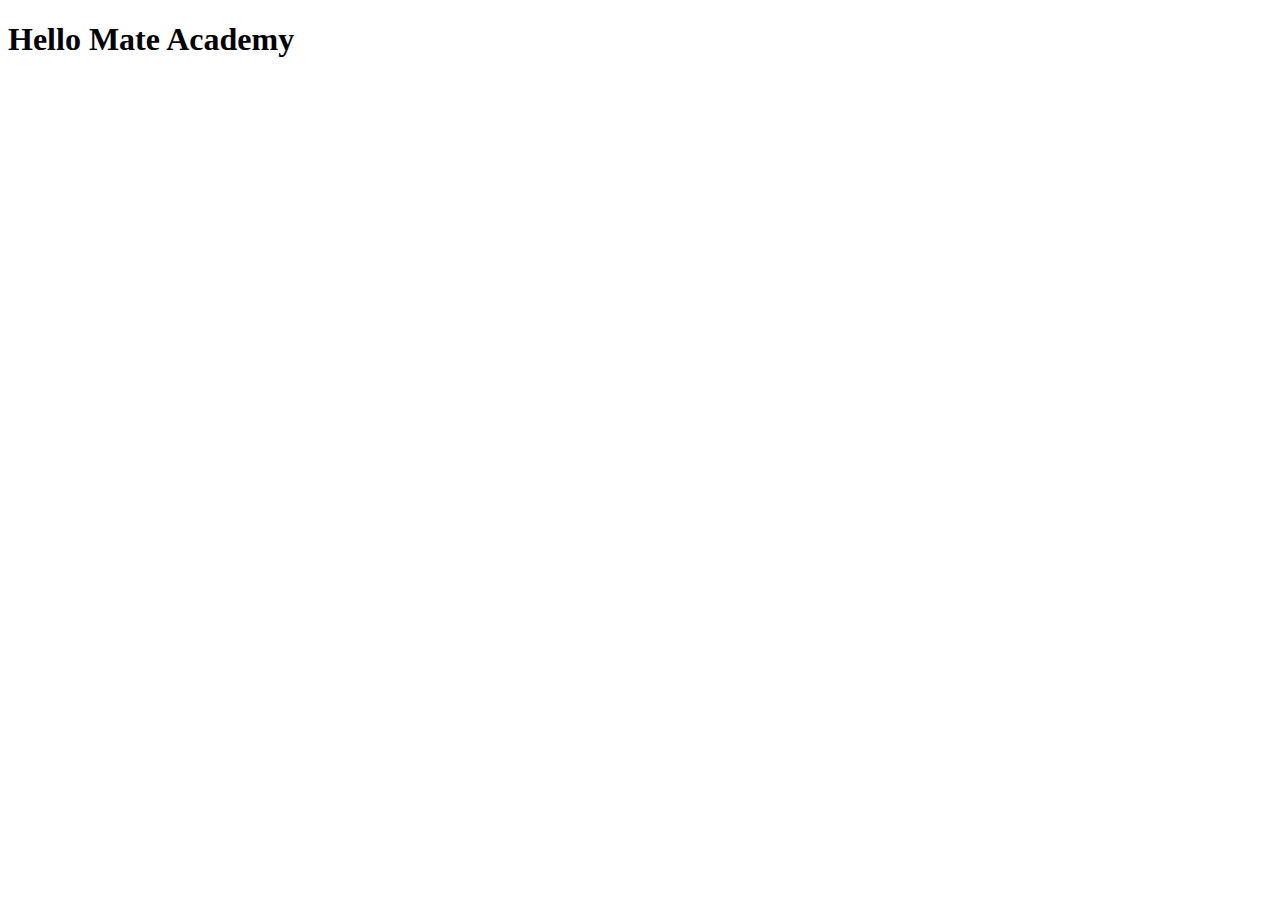
==== src/index.html @ 22a7992b "Initial commit" ====
<!DOCTYPE html>
<html lang="en">
  <head>
    <meta charset="UTF-8">
    <meta name="viewport" content="width=device-width, initial-scale=1.0">
    <title>Title</title>
    <link rel="stylesheet" href="./styles/main.scss">
  </head>
  <body>
    <h1>Hello Mate Academy</h1>
    <script type="text/javascript" src="scripts/main.js"></script>
  </body>
</html>
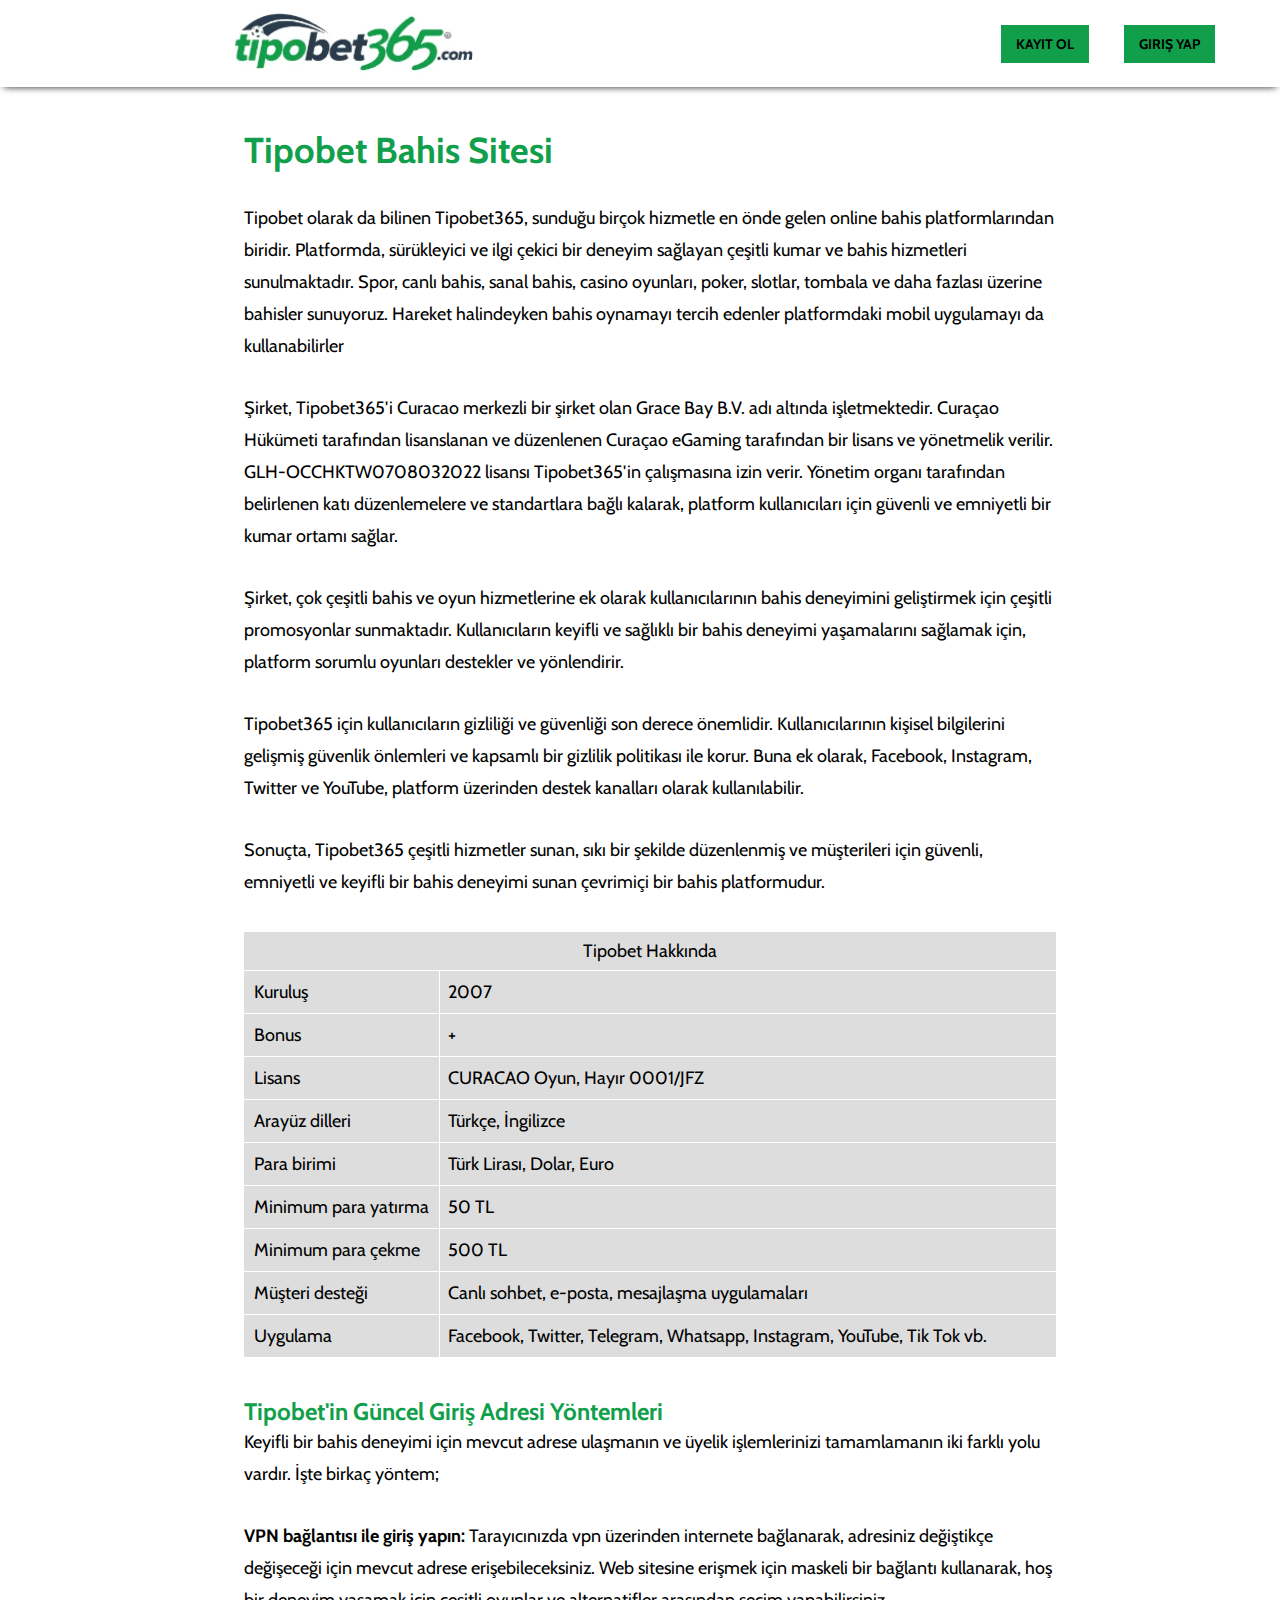
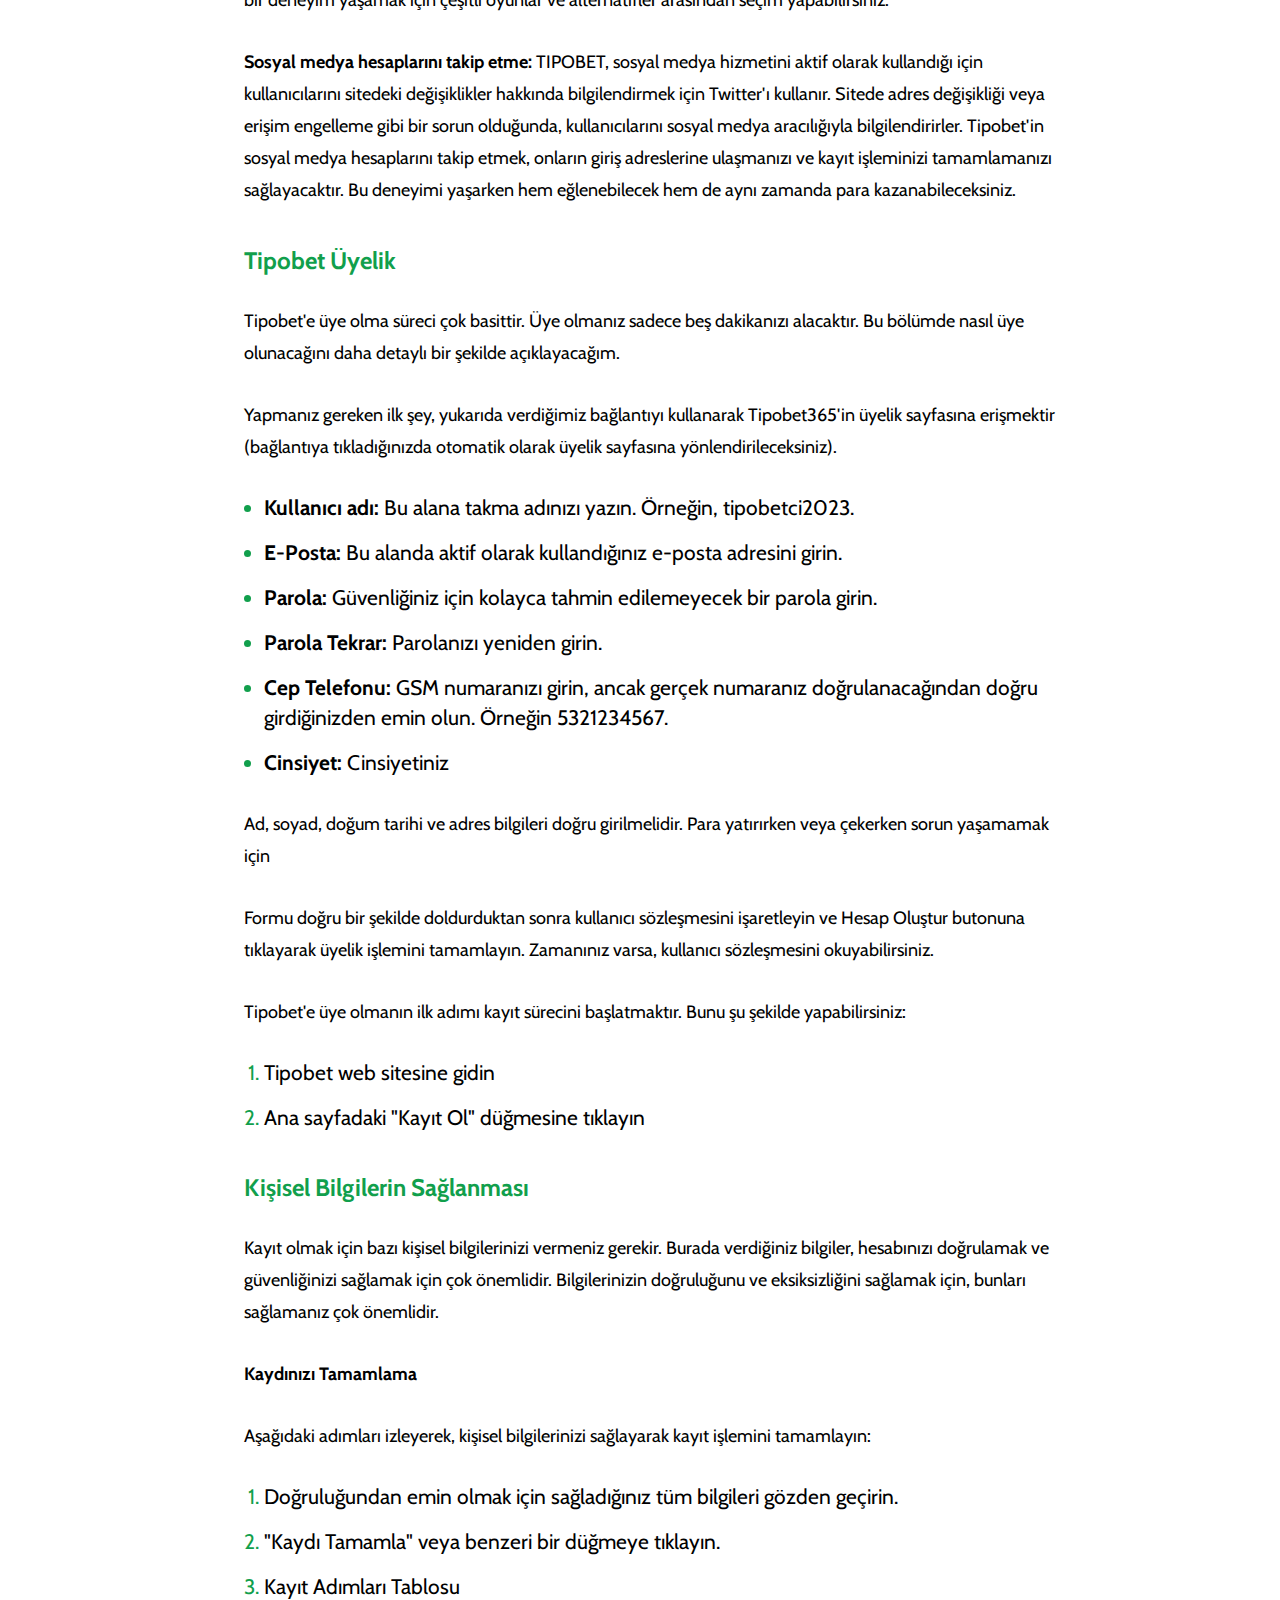
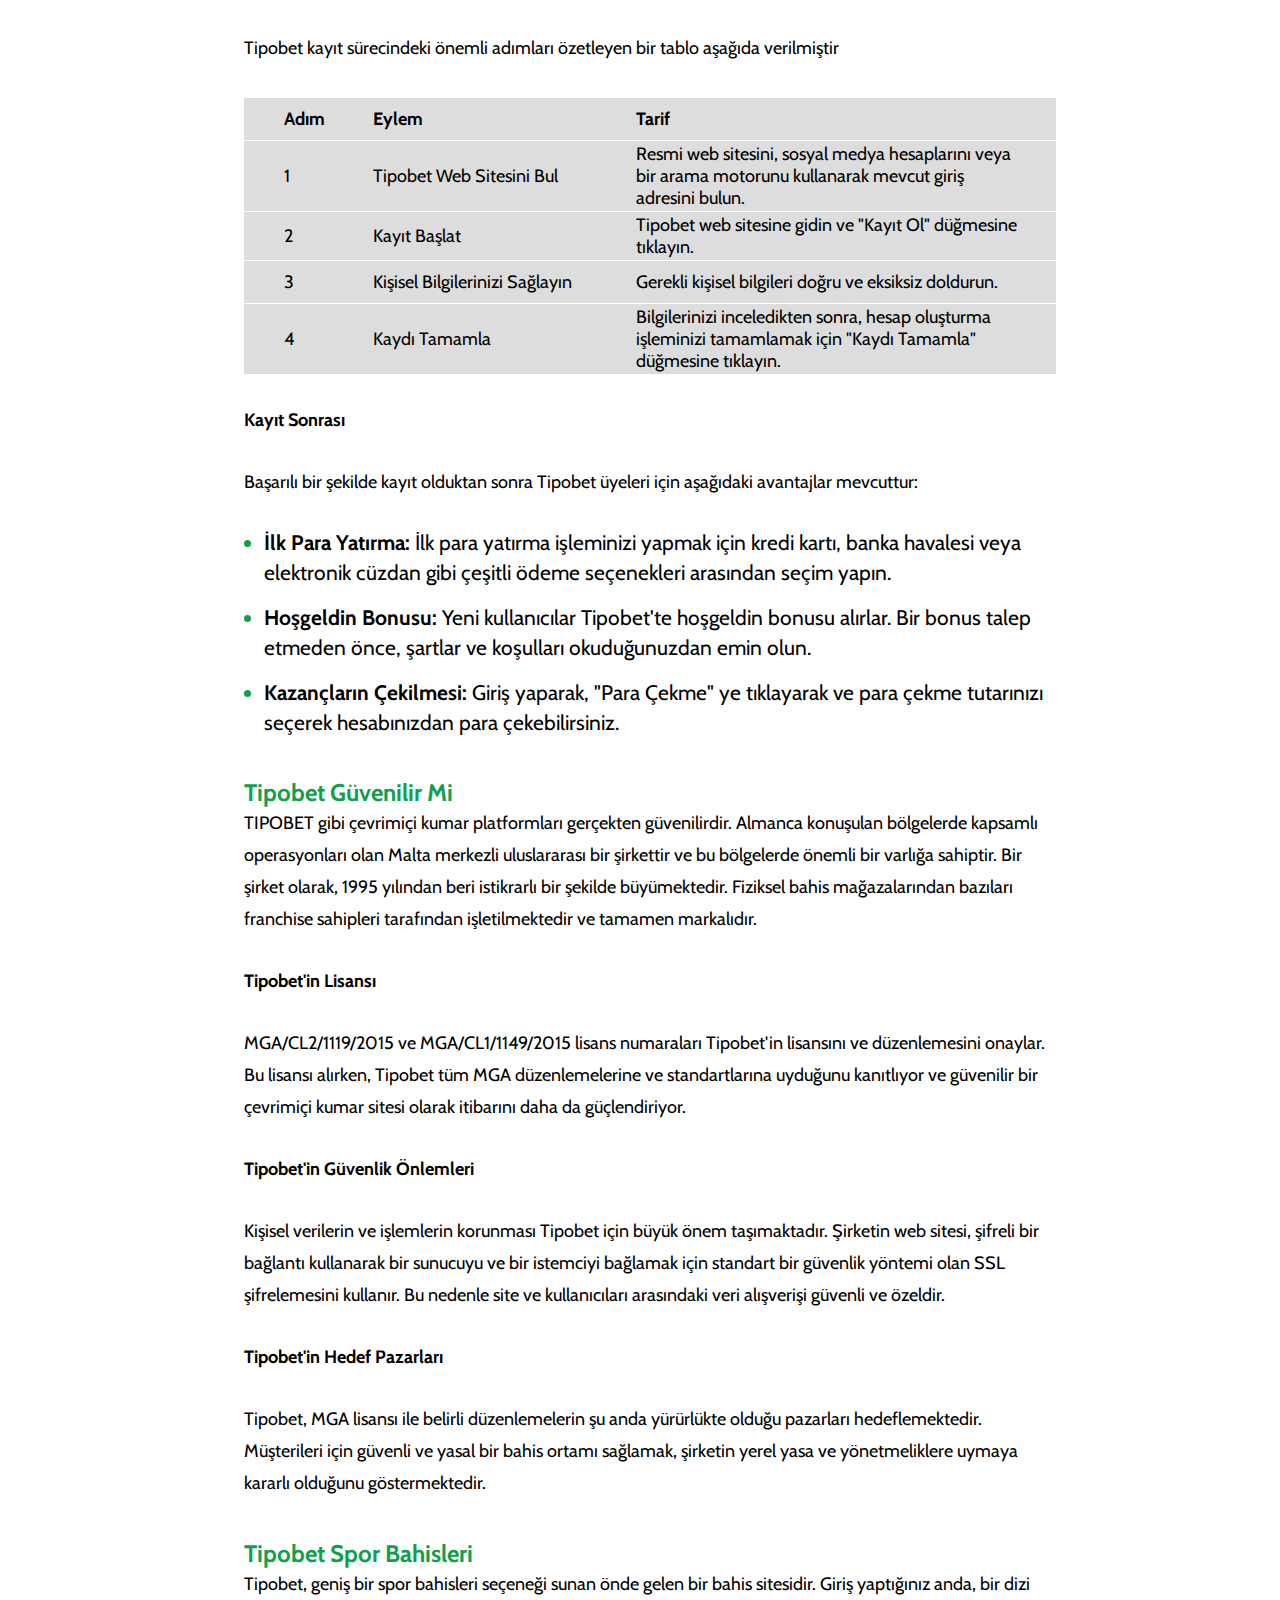
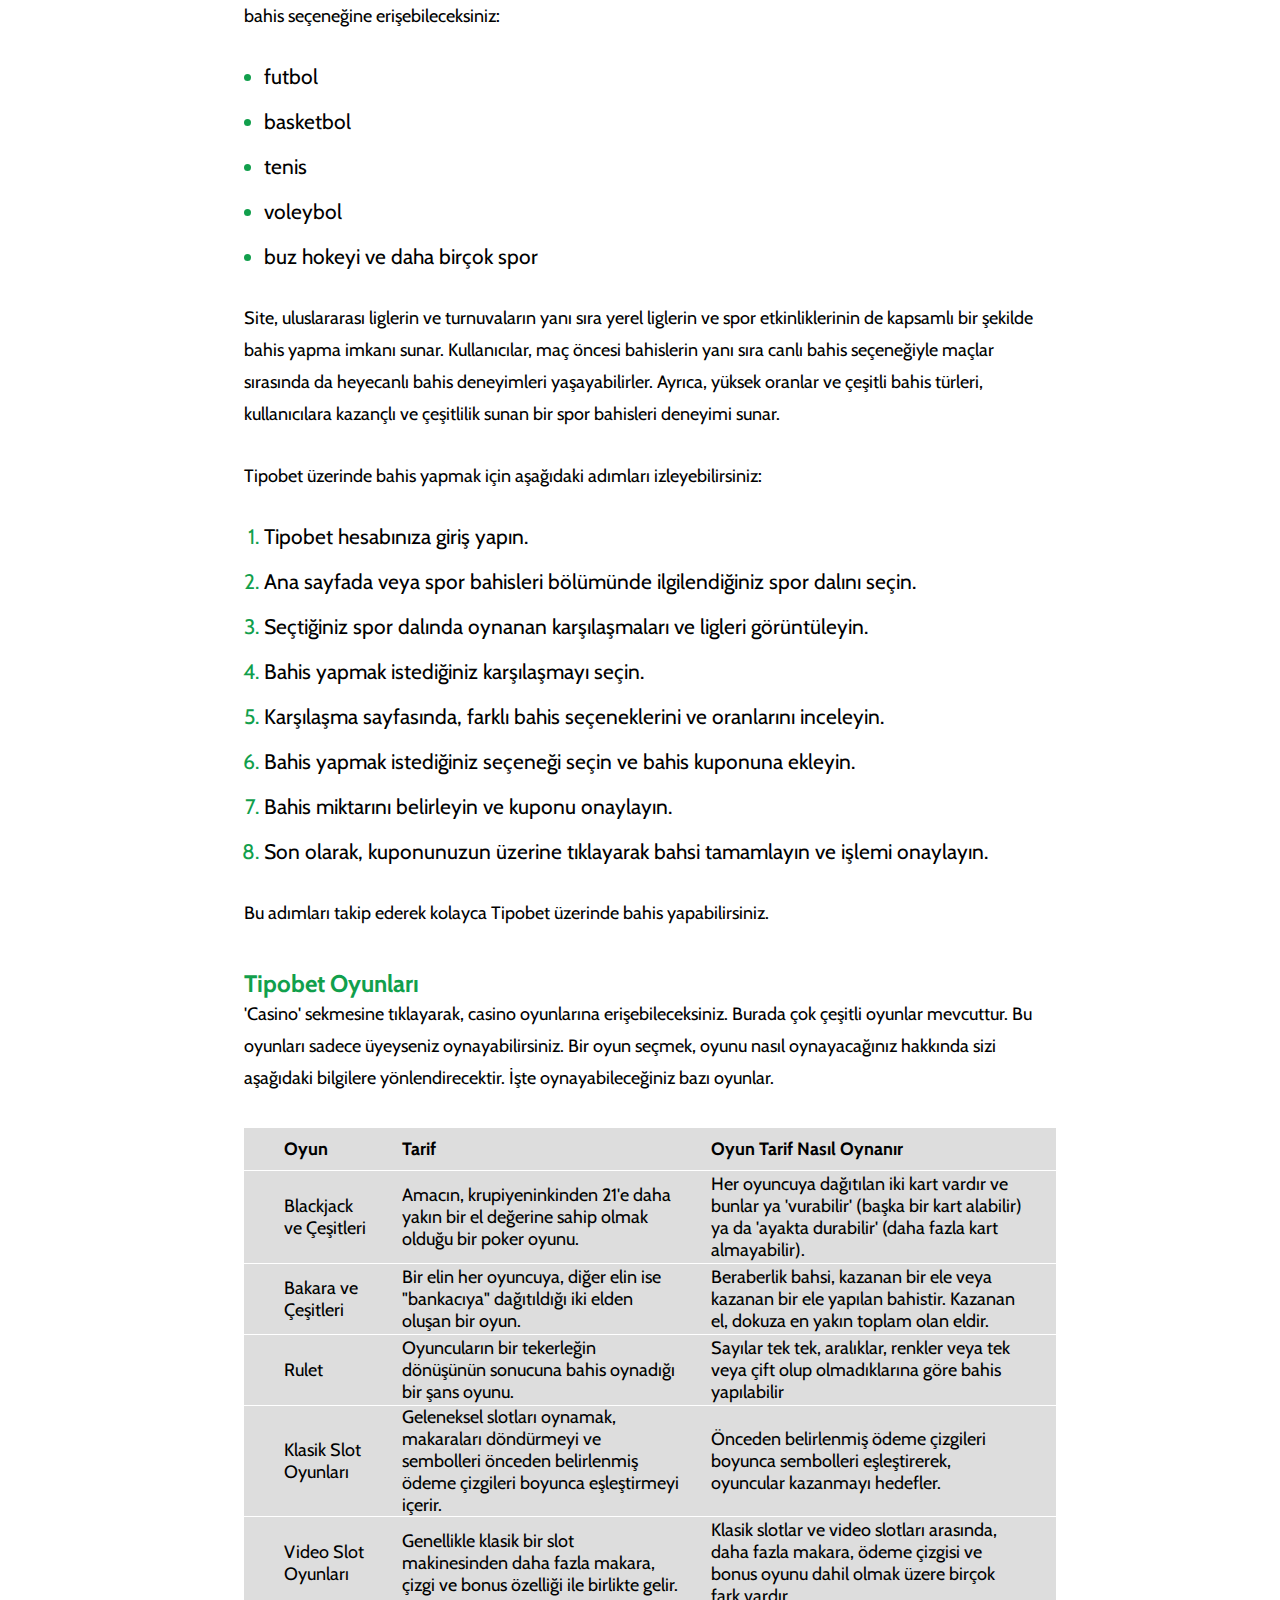
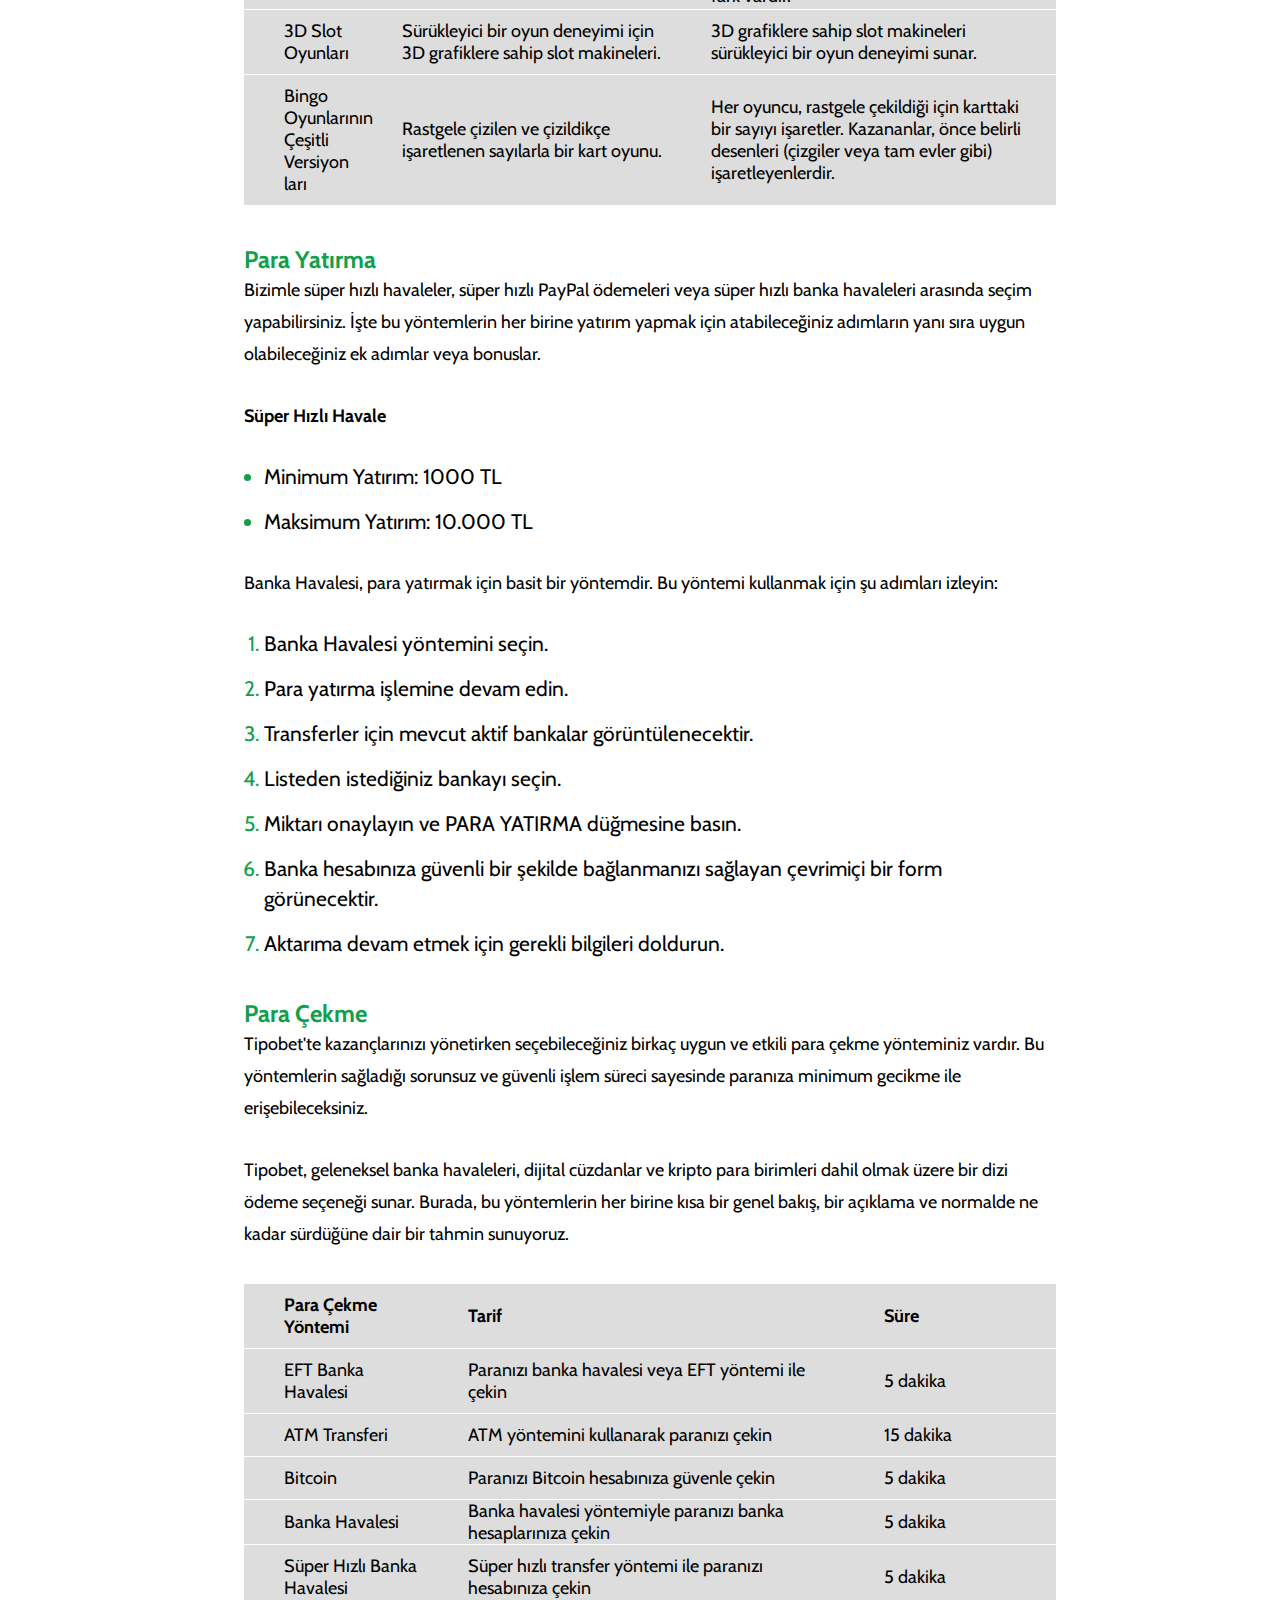
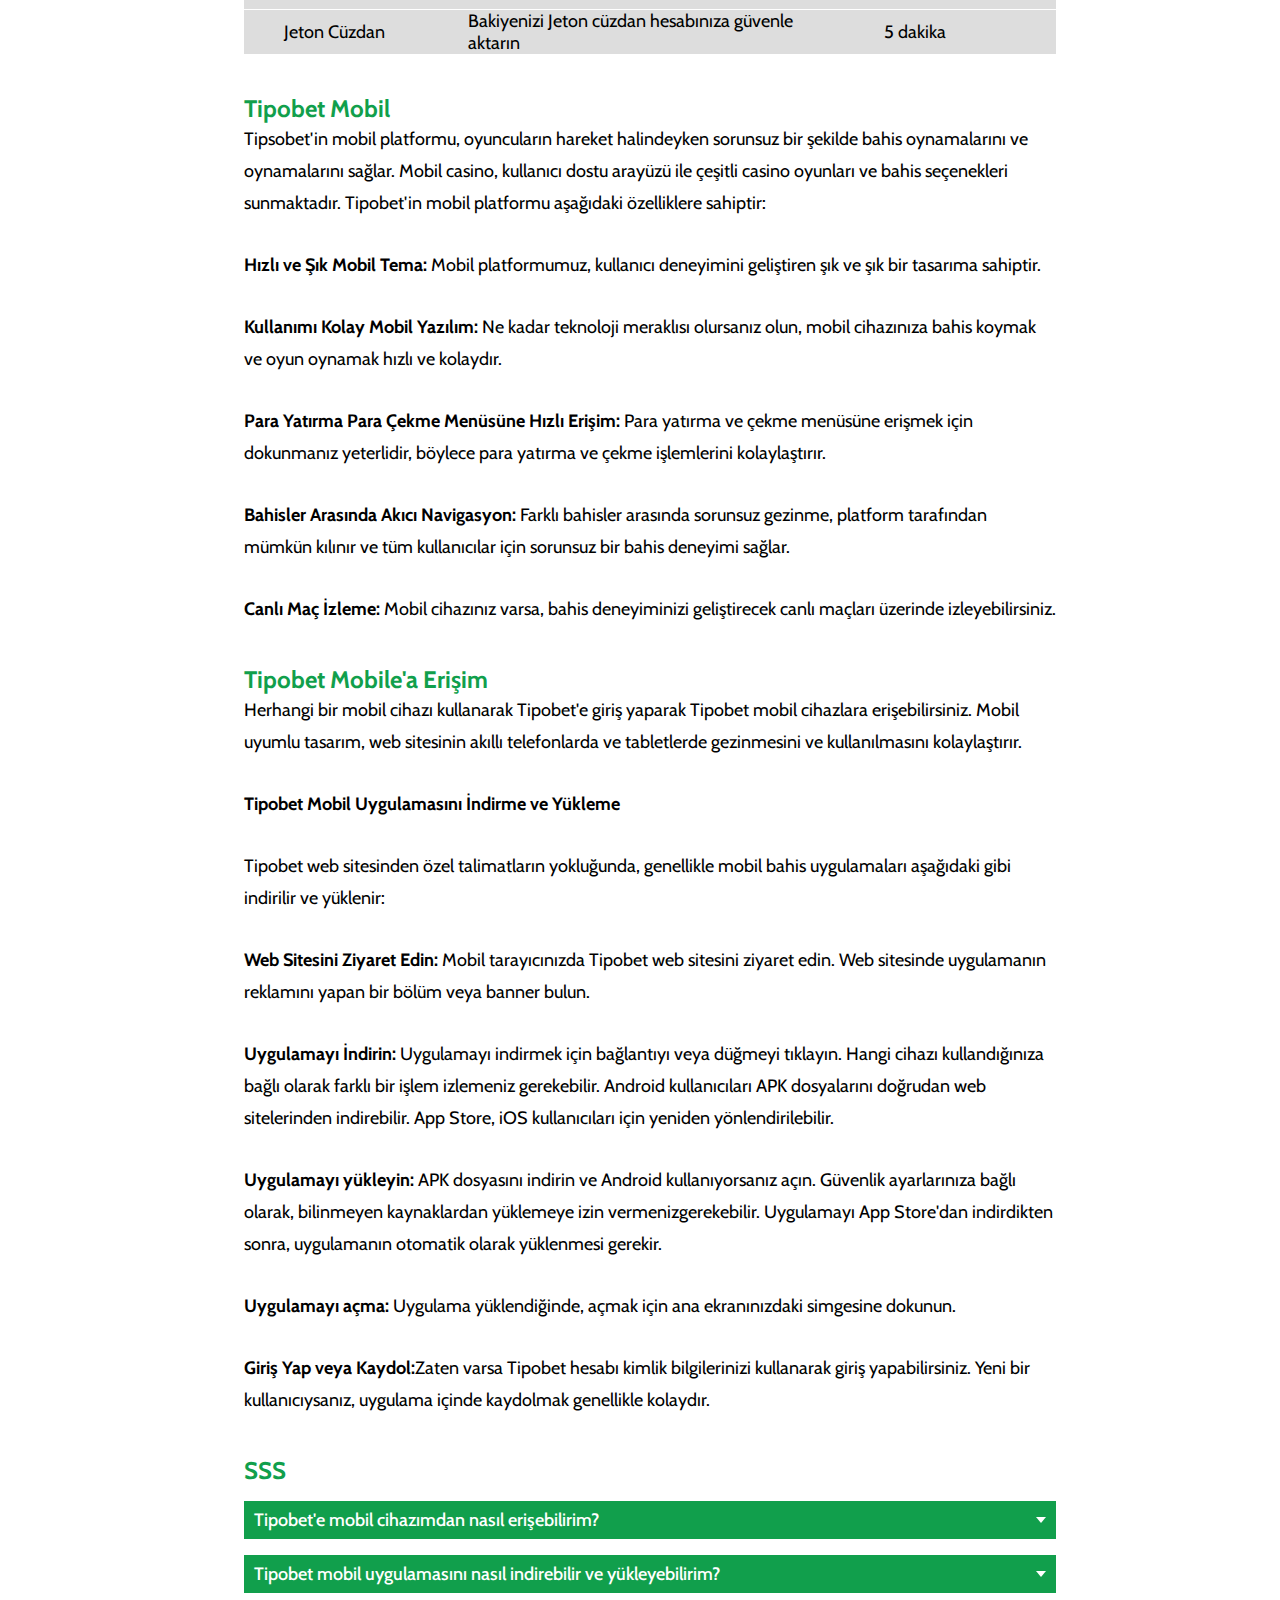
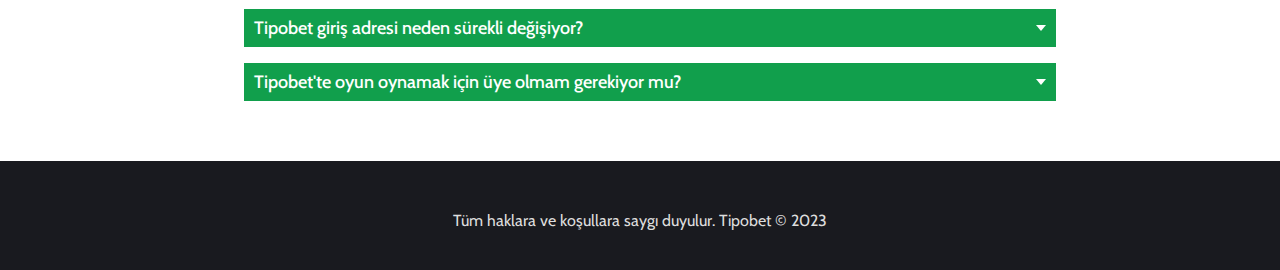
==== commit a9d31e51: "solution" ====
--- a/src/index.html
+++ b/src/index.html
@@ -3,11 +3,402 @@
   <head>
     <meta charset="UTF-8">
     <meta name="viewport" content="width=device-width, initial-scale=1.0">
-    <title>Title</title>
-    <link rel="stylesheet" href="./styles/main.scss">
+    <title>Tipobet: Online Casino ve Bahis için Nihai Hedefiniz</title>
+    <link rel="preconnect" href="https://fonts.googleapis.com">
+    <link rel="preconnect" href="https://fonts.gstatic.com" crossorigin>
+    <link href="https://fonts.googleapis.com/css2?family=Cabin:wght@400;500;600;700&display=swap" rel="stylesheet">
+    <link rel="stylesheet" href="./styles/main.css">
   </head>
   <body>
-    <h1>Hello Mate Academy</h1>
+    <header class="bettilt-header header">
+      <div class="bettilt-header__logo header__logo">
+        <a href="/">
+          <img src="images/tipobet-logo.png" alt="logo" class="header__logo-image" />
+        </a>
+      </div>
+      <nav class="bettilt-header__menu header__menu">
+        <ul id="menu-top" class="bettilt-menu menu">
+          <li id="menu-item-45" class="menu-item menu-item-type-post_type menu-item-object-page menu-item-home current-menu-item page_item page-item-2 current_page_item menu-item-45"><span><a href="/">Kayıt ol</a></span></li>
+          <li id="menu-item-5159" class="menu-item menu-item-type-post_type menu-item-object-page menu-item-5159"><a href="/">Giriş yap</a></li>
+        </ul>
+      </nav>
+    </header>
+    <main class="main">
+      <h1 class="main-title">Tipobet Bahis Sitesi</h1>
+      <p class="main__paragraph">Tipobet olarak da bilinen Tipobet365, sunduğu birçok hizmetle en önde gelen online  bahis platformlarından biridir. Platformda, sürükleyici ve ilgi çekici bir deneyim  sağlayan çeşitli kumar ve bahis hizmetleri sunulmaktadır. Spor, canlı bahis, sanal  bahis, casino oyunları, poker, slotlar, tombala ve daha fazlası üzerine bahisler  sunuyoruz. Hareket halindeyken bahis oynamayı tercih edenler platformdaki mobil uygulamayı da kullanabilirler</p>
+      <p class="main__paragraph">Şirket, Tipobet365'i Curacao merkezli bir şirket olan Grace Bay B.V. adı altında  işletmektedir. Curaçao Hükümeti tarafından lisanslanan ve düzenlenen Curaçao  eGaming tarafından bir lisans ve yönetmelik verilir. GLH-OCCHKTW0708032022  lisansı Tipobet365'in çalışmasına izin verir. Yönetim organı tarafından belirlenen katı  düzenlemelere ve standartlara bağlı kalarak, platform kullanıcıları için güvenli ve  emniyetli bir kumar ortamı sağlar.</p>
+      <p class="main__paragraph">Şirket, çok çeşitli bahis ve oyun hizmetlerine ek olarak kullanıcılarının bahis  deneyimini geliştirmek için çeşitli promosyonlar sunmaktadır. Kullanıcıların keyifli ve  sağlıklı bir bahis deneyimi yaşamalarını sağlamak için, platform sorumlu oyunları  destekler ve yönlendirir.</p>
+      <p class="main__paragraph">Tipobet365 için kullanıcıların gizliliği ve güvenliği son derece önemlidir.  Kullanıcılarının kişisel bilgilerini gelişmiş güvenlik önlemleri ve kapsamlı bir gizlilik  politikası ile korur. Buna ek olarak, Facebook, Instagram, Twitter ve YouTube,  platform üzerinden destek kanalları olarak kullanılabilir.</p>
+      <p class="main__paragraph">Sonuçta, Tipobet365 çeşitli hizmetler sunan, sıkı bir şekilde düzenlenmiş ve  müşterileri için güvenli, emniyetli ve keyifli bir bahis deneyimi sunan çevrimiçi bir  bahis platformudur.</p>
+      <div class="table">
+        <div class="table-row table-title-row">
+          <p class="table-description table-title-description">Tipobet Hakkında</p>
+        </div>
+        <div class="table-row">
+          <div class="table-title-container">
+            <p class="table-title first-table-title">Kuruluş</p>
+          </div>
+          <p class="table-description">2007</p>
+        </div>
+        <div class="table-row">
+          <div class="table-title-container">
+            <p class="table-title first-table-title">Bonus</p>
+          </div>
+          <p class="table-description">+</p>
+        </div>
+        <div class="table-row">
+          <div class="table-title-container">
+            <p class="table-title first-table-title">Lisans</p>
+          </div>
+          <p class="table-description">CURACAO Oyun, Hayır 0001/JFZ</p>
+        </div>
+        <div class="table-row">
+          <div class="table-title-container">
+            <p class="table-title first-table-title">Arayüz dilleri</p>
+          </div>
+          <p class="table-description">Türkçe, İngilizce</p>
+        </div>
+        <div class="table-row">
+          <div class="table-title-container">
+            <p class="table-title first-table-title">Para birimi</p>
+          </div>
+          <p class="table-description">Türk Lirası, Dolar, Euro</p>
+        </div>
+        <div class="table-row">
+          <div class="table-title-container">
+            <p class="table-title first-table-title">Minimum para yatırma</p>
+          </div>
+          <p class="table-description">50 TL</p>
+        </div>
+        <div class="table-row">
+          <div class="table-title-container">
+            <p class="table-title first-table-title">Minimum para çekme</p>
+          </div>
+          <p class="table-description">500 TL</p>
+        </div>
+        <div class="table-row">
+          <div class="table-title-container">
+            <p class="table-title first-table-title">Müşteri desteği</p>
+          </div>
+          <p class="table-description">Canlı sohbet, e-posta, mesajlaşma uygulamaları</p>
+        </div>  <div class="table-row">
+          <div class="table-title-container">
+            <p class="table-title first-table-title">Uygulama</p>
+          </div>
+          <p class="table-description">Facebook, Twitter, Telegram, Whatsapp, Instagram, YouTube, Tik Tok vb.</p>
+        </div>
+      </div>
+      <h3 class="main__pretitle">Tipobet'in Güncel Giriş Adresi Yöntemleri</h3>
+      <p class="main__paragraph main__paragraph--first">Keyifli bir bahis deneyimi için mevcut adrese ulaşmanın ve üyelik işlemlerinizi tamamlamanın iki farklı yolu vardır. İşte birkaç yöntem;</p>
+      <p class="main__paragraph"><strong>VPN bağlantısı ile giriş yapın:</strong> Tarayıcınızda vpn üzerinden internete bağlanarak, adresiniz değiştikçe değişeceği için mevcut adrese erişebileceksiniz. Web sitesine  erişmek için maskeli bir bağlantı kullanarak, hoş bir deneyim yaşamak için çeşitli  oyunlar ve alternatifler arasından seçim yapabilirsiniz.</p>
+      <p class="main__paragraph"><strong>Sosyal medya hesaplarını takip etme:</strong>  TIPOBET, sosyal medya hizmetini aktif  olarak kullandığı için kullanıcılarını sitedeki değişiklikler hakkında bilgilendirmek için  Twitter'ı kullanır. Sitede adres değişikliği veya erişim engelleme gibi bir sorun  olduğunda, kullanıcılarını sosyal medya aracılığıyla bilgilendirirler. Tipobet'in sosyal  medya hesaplarını takip etmek, onların giriş adreslerine ulaşmanızı ve kayıt işleminizi tamamlamanızı sağlayacaktır. Bu deneyimi yaşarken hem eğlenebilecek hem de aynı zamanda para kazanabileceksiniz.</p>
+      <h3 class="main__pretitle">Tipobet Üyelik</h3>
+      <p class="main__paragraph">Tipobet'e üye olma süreci çok basittir. Üye olmanız sadece beş dakikanızı alacaktır. Bu bölümde nasıl üye olunacağını daha detaylı bir şekilde açıklayacağım.</p>
+      <p class="main__paragraph">Yapmanız gereken ilk şey, yukarıda verdiğimiz bağlantıyı kullanarak Tipobet365'in  üyelik sayfasına erişmektir (bağlantıya tıkladığınızda otomatik olarak üyelik sayfasına yönlendirileceksiniz).</p>
+      <ol class="main__list">
+        <li class="list__element"><strong>Kullanıcı adı:</strong> Bu alana takma adınızı yazın. Örneğin, tipobetci2023.</li>
+        <li class="list__element"><strong>E-Posta:</strong> Bu alanda aktif olarak kullandığınız e-posta adresini girin. </li>
+        <li class="list__element"><strong>Parola:</strong> Güvenliğiniz için kolayca tahmin edilemeyecek bir parola girin.</li>
+        <li class="list__element"><strong>Parola Tekrar:</strong> Parolanızı yeniden girin.</li>
+        <li class="list__element"><strong>Cep Telefonu:</strong> GSM numaranızı girin, ancak gerçek numaranız doğrulanacağından doğru girdiğinizden emin olun. Örneğin 5321234567.</li>
+        <li class="list__element"><strong>Cinsiyet:</strong> Cinsiyetiniz</li>
+      </ol>
+      <p class="main__paragraph">Ad, soyad, doğum tarihi ve adres bilgileri doğru girilmelidir. Para yatırırken veya çekerken sorun yaşamamak için</p>
+      <p class="main__paragraph">Formu doğru bir şekilde doldurduktan sonra kullanıcı sözleşmesini işaretleyin ve  Hesap Oluştur butonuna tıklayarak üyelik işlemini tamamlayın. Zamanınız varsa,  kullanıcı sözleşmesini okuyabilirsiniz.</p>
+      <p class="main__paragraph">Tipobet'e üye olmanın ilk adımı kayıt sürecini başlatmaktır. Bunu şu şekilde  yapabilirsiniz:</p>
+      <ol class="main__list numbers__list">
+        <li class="list__element">Tipobet web sitesine gidin</li>
+        <li class="list__element">Ana sayfadaki "Kayıt Ol" düğmesine tıklayın</li>
+      </ol>
+      <h3 class="main__pretitle">Kişisel Bilgilerin Sağlanması</h3>
+      <p class="main__paragraph">Kayıt olmak için bazı kişisel bilgilerinizi vermeniz gerekir. Burada verdiğiniz bilgiler, hesabınızı doğrulamak ve güvenliğinizi sağlamak için çok önemlidir. Bilgilerinizin  doğruluğunu ve eksiksizliğini sağlamak için, bunları sağlamanız çok önemlidir.</p>
+      <p class="main__paragraph"><strong>Kaydınızı Tamamlama</strong></p>
+      <p class="main__paragraph">Aşağıdaki adımları izleyerek, kişisel bilgilerinizi sağlayarak kayıt işlemini tamamlayın:</p>
+      <ol class="main__list numbers__list">
+        <li class="list__element">Doğruluğundan emin olmak için sağladığınız tüm bilgileri gözden geçirin.</li>
+        <li class="list__element">"Kaydı Tamamla" veya benzeri bir düğmeye tıklayın.</li>
+        <li class="list__element">Kayıt Adımları Tablosu</li>
+      </ol>
+      <p class="main__paragraph">Tipobet kayıt sürecindeki önemli adımları özetleyen bir tablo aşağıda verilmiştir</p>
+      <div class="second__table table">
+        <div class="second__table-row">
+          <div class="table-title-container second__table-title-container">
+            <p class="table-title second-table-title"><strong>Adım</strong></p>
+          </div>
+          <p class="table-description second__table-description--with-width"><strong>Eylem</strong></p>
+          <p class="table-description second-table-description"><strong>Tarif</strong></p>
+        </div>
+        <div class="second__table-row">
+          <div class="table-title-container second-table-title-container">
+            <p class="table-title second-table-title">1</p>
+          </div>
+          <p class="table-description second__table-description--with-width">Tipobet Web Sitesini Bul</p>
+          <p class="table-description second-table-description">Resmi web sitesini, sosyal medya hesaplarını veya bir arama motorunu kullanarak mevcut giriş adresini bulun.</p>
+        </div>
+        <div class="second__table-row">
+          <div class="table-title-container second-table-title-container">
+            <p class="table-title second-table-title">2</p>
+          </div>
+          <p class="table-description second__table-description--with-width">Kayıt Başlat</p>
+          <p class="table-description second-table-description">Tipobet web sitesine gidin ve "Kayıt Ol" düğmesine tıklayın.</p>
+        </div>
+        <div class="second__table-row">
+          <div class="table-title-container second-table-title-container">
+            <p class="table-title second-table-title">3</p>
+          </div>
+          <p class="table-description second__table-description--with-width">Kişisel Bilgilerinizi Sağlayın</p>
+          <p class="table-description second-table-description">Gerekli kişisel bilgileri doğru ve eksiksiz doldurun.</p>
+        </div>
+        <div class="second__table-row">
+          <div class="table-title-container second-table-title-container">
+            <p class="table-title second-table-title">4</p>
+          </div>
+          <p class="table-description second__table-description--with-width">Kaydı Tamamla</p>
+          <p class="table-description second-table-description">Bilgilerinizi inceledikten sonra, hesap oluşturma işleminizi tamamlamak için "Kaydı Tamamla" düğmesine tıklayın.</p>
+        </div>
+      </div>
+      <p class="main__paragraph"><strong>Kayıt Sonrası</strong></p>
+      <p class="main__paragraph">Başarılı bir şekilde kayıt olduktan sonra Tipobet üyeleri için aşağıdaki avantajlar mevcuttur:</p>
+      <ol class="main__list">
+        <li class="list__element"><strong>İlk Para Yatırma:</strong> İlk para yatırma işleminizi yapmak için kredi kartı, banka  havalesi veya elektronik cüzdan gibi çeşitli ödeme seçenekleri arasından  seçim yapın.</li>
+        <li class="list__element"><strong>Hoşgeldin Bonusu:</strong> Yeni kullanıcılar Tipobet'te hoşgeldin bonusu alırlar. Bir bonus talep etmeden önce, şartlar ve koşulları okuduğunuzdan emin olun.</li>
+        <li class="list__element"><strong>Kazançların Çekilmesi:</strong> Giriş yaparak, "Para Çekme" ye tıklayarak ve para  çekme tutarınızı seçerek hesabınızdan para çekebilirsiniz.</li>
+      </ol>
+      <h3 class="main__pretitle">Tipobet Güvenilir Mi</h3>
+      <p class="main__paragraph main__paragraph--first">TIPOBET gibi çevrimiçi kumar platformları gerçekten güvenilirdir. Almanca konuşulan  bölgelerde kapsamlı operasyonları olan Malta merkezli uluslararası bir şirkettir ve bu  bölgelerde önemli bir varlığa sahiptir. Bir şirket olarak, 1995 yılından beri istikrarlı bir  şekilde büyümektedir. Fiziksel bahis mağazalarından bazıları franchise sahipleri  tarafından işletilmektedir ve tamamen markalıdır.</p>
+      <p class="main__paragraph"><strong>Tipobet'in Lisansı</strong></p>
+      <p class="main__paragraph">MGA/CL2/1119/2015 ve MGA/CL1/1149/2015 lisans numaraları Tipobet'in lisansını ve  düzenlemesini onaylar. Bu lisansı alırken, Tipobet tüm MGA düzenlemelerine ve  standartlarına uyduğunu kanıtlıyor ve güvenilir bir çevrimiçi kumar sitesi olarak  itibarını daha da güçlendiriyor.</p>
+      <p class="main__paragraph"><strong>Tipobet'in Güvenlik Önlemleri</strong></p>
+      <p class="main__paragraph">Kişisel verilerin ve işlemlerin korunması Tipobet için büyük önem taşımaktadır.  Şirketin web sitesi, şifreli bir bağlantı kullanarak bir sunucuyu ve bir istemciyi  bağlamak için standart bir güvenlik yöntemi olan SSL şifrelemesini kullanır. Bu  nedenle site ve kullanıcıları arasındaki veri alışverişi güvenli ve özeldir.</p>
+      <p class="main__paragraph"><strong>Tipobet'in Hedef Pazarları</strong></p>
+      <p class="main__paragraph">Tipobet, MGA lisansı ile belirli düzenlemelerin şu anda yürürlükte olduğu pazarları  hedeflemektedir. Müşterileri için güvenli ve yasal bir bahis ortamı sağlamak, şirketin  yerel yasa ve yönetmeliklere uymaya kararlı olduğunu göstermektedir.</p>
+      <h3 class="main__pretitle">Tipobet Spor Bahisleri</h3>
+      <p class="main__paragraph main__paragraph--first">Tipobet, geniş bir spor bahisleri seçeneği sunan önde gelen bir bahis sitesidir. Giriş  yaptığınız anda, bir dizi bahis seçeneğine erişebileceksiniz:</p>
+      <ol class="main__list">
+        <li class="list__element">futbol</li>
+        <li class="list__element">basketbol</li>
+        <li class="list__element">tenis</li>
+        <li class="list__element">voleybol</li>
+        <li class="list__element">buz hokeyi ve daha birçok spor</li>
+      </ol>
+      <p class="main__paragraph">Site, uluslararası liglerin ve turnuvaların yanı sıra yerel liglerin ve spor etkinliklerinin  de kapsamlı bir şekilde bahis yapma imkanı sunar. Kullanıcılar, maç öncesi bahislerin  yanı sıra canlı bahis seçeneğiyle maçlar sırasında da heyecanlı bahis deneyimleri  yaşayabilirler. Ayrıca, yüksek oranlar ve çeşitli bahis türleri, kullanıcılara kazançlı ve  çeşitlilik sunan bir spor bahisleri deneyimi sunar.</p>
+      <p class="main__paragraph">Tipobet üzerinde bahis yapmak için aşağıdaki adımları izleyebilirsiniz:</p>
+      <ol class="main__list numbers__list">
+        <li class="list__element">Tipobet hesabınıza giriş yapın.</li>
+        <li class="list__element">Ana sayfada veya spor bahisleri bölümünde ilgilendiğiniz spor dalını seçin.</li>
+        <li class="list__element">Seçtiğiniz spor dalında oynanan karşılaşmaları ve ligleri görüntüleyin.</li>
+        <li class="list__element">Bahis yapmak istediğiniz karşılaşmayı seçin.</li>
+        <li class="list__element">Karşılaşma sayfasında, farklı bahis seçeneklerini ve oranlarını inceleyin.</li>
+        <li class="list__element">Bahis yapmak istediğiniz seçeneği seçin ve bahis kuponuna ekleyin.</li>
+        <li class="list__element">Bahis miktarını belirleyin ve kuponu onaylayın.</li>
+        <li class="list__element">Son olarak, kuponunuzun üzerine tıklayarak bahsi tamamlayın ve işlemi onaylayın.</li>
+      </ol>
+      <p class="main__paragraph">Bu adımları takip ederek kolayca Tipobet üzerinde bahis yapabilirsiniz.</p>
+      <h3 class="main__pretitle">Tipobet Oyunları</h3>
+      <p class="main__paragraph main__paragraph--first">'Casino' sekmesine tıklayarak, casino oyunlarına erişebileceksiniz. Burada çok çeşitli  oyunlar mevcuttur. Bu oyunları sadece üyeyseniz oynayabilirsiniz. Bir oyun seçmek,  oyunu nasıl oynayacağınız hakkında sizi aşağıdaki bilgilere yönlendirecektir. İşte  oynayabileceğiniz bazı oyunlar.</p>
+      <div class="third__table table">
+        <div class="third__table-row">
+          <div class="table-title-container third__table-title-container">
+            <p class="table-title third-table-title"><strong>Oyun</strong></p>
+          </div>
+          <p class="table-description third__table-description--with-width"><strong>Tarif</strong></p>
+          <p class="table-description third-table-description"><strong>Oyun Tarif Nasıl Oynanır</strong></p>
+        </div>
+        <div class="third__table-row">
+          <div class="table-title-container third-table-title-container">
+            <p class="table-title third-table-title">Blackjack ve Çeşitleri</p>
+          </div>
+          <p class="table-description third__table-description--with-width">Amacın, krupiyeninkinden 21'e daha yakın bir el değerine  sahip olmak olduğu bir poker oyunu.</p>
+          <p class="table-description third-table-description">Her oyuncuya dağıtılan iki kart vardır ve bunlar ya 'vurabilir' (başka bir  kart alabilir) ya da 'ayakta durabilir' (daha fazla kart almayabilir).</p>
+        </div>
+        <div class="third__table-row">
+          <div class="table-title-container third-table-title-container">
+            <p class="table-title third-table-title">Bakara ve Çeşitleri</p>
+          </div>
+          <p class="table-description third__table-description--with-width">Bir elin her oyuncuya, diğer elin ise "bankacıya" dağıtıldığı iki  elden oluşan bir oyun.</p>
+          <p class="table-description third-table-description">Beraberlik bahsi, kazanan bir ele  veya kazanan bir ele yapılan  bahistir. Kazanan el, dokuza en  yakın toplam olan eldir.</p>
+        </div>
+        <div class="third__table-row">
+          <div class="table-title-container third-table-title-container">
+            <p class="table-title third-table-title">Rulet</p>
+          </div>
+          <p class="table-description third__table-description--with-width">Oyuncuların bir tekerleğin dönüşünün sonucuna bahis  oynadığı bir şans oyunu.</p>
+          <p class="table-description third-table-description">Sayılar tek tek, aralıklar, renkler  veya tek veya çift olup olmadıklarına göre bahis yapılabilir</p>
+        </div>
+        <div class="third__table-row">
+          <div class="table-title-container third-table-title-container">
+            <p class="table-title third-table-title">Klasik Slot Oyunları</p>
+          </div>
+          <p class="table-description third__table-description--with-width">Geleneksel slotları oynamak, makaraları döndürmeyi ve sembolleri önceden belirlenmiş  ödeme çizgileri boyunca  eşleştirmeyi içerir.</p>
+          <p class="table-description third-table-description">Önceden belirlenmiş ödeme çizgileri boyunca sembolleri eşleştirerek,  oyuncular kazanmayı hedefler.</p>
+        </div>
+        <div class="third__table-row">
+          <div class="table-title-container third-table-title-container">
+            <p class="table-title third-table-title">Video Slot Oyunları</p>
+          </div>
+          <p class="table-description third__table-description--with-width">Genellikle klasik bir slot makinesinden daha fazla makara, çizgi ve bonus özelliği  ile birlikte gelir.</p>
+          <p class="table-description third-table-description">Klasik slotlar ve video slotları arasında, daha fazla makara, ödeme çizgisi ve bonus oyunu dahil olmak  üzere birçok fark vardır.</p>
+        </div>
+        <div class="third__table-row">
+          <div class="table-title-container third-table-title-container">
+            <p class="table-title third-table-title">3D Slot Oyunları</p>
+          </div>
+          <p class="table-description third__table-description--with-width">Sürükleyici bir oyun deneyimi için 3D grafiklere sahip slot makineleri.</p>
+          <p class="table-description third-table-description">3D grafiklere sahip slot makineleri sürükleyici bir oyun deneyimi sunar.</p>
+        </div>
+        <div class="third__table-row">
+          <div class="table-title-container third-table-title-container">
+            <p class="table-title third-table-title">Bingo Oyunlarının Çeşitli Versiyon ları</p>
+          </div>
+          <p class="table-description third__table-description--with-width">Rastgele çizilen ve çizildikçe işaretlenen sayılarla bir kart oyunu.</p>
+          <p class="table-description third-table-description">Her oyuncu, rastgele çekildiği için karttaki bir sayıyı işaretler. Kazananlar, önce belirli desenleri (çizgiler veya tam evler gibi) işaretleyenlerdir.</p>
+        </div>
+      </div>
+      <h3 class="main__pretitle">Para Yatırma</h3>
+      <p class="main__paragraph main__paragraph--first">Bizimle süper hızlı havaleler, süper hızlı PayPal ödemeleri veya süper hızlı banka havaleleri arasında seçim yapabilirsiniz. İşte bu yöntemlerin her birine yatırım yapmak için atabileceğiniz adımların yanı sıra uygun olabileceğiniz ek adımlar veya bonuslar.</p>
+      <p class="main__paragraph"><strong>Süper Hızlı Havale</strong></p>
+      <ol class="main__list">
+        <li class="list__element">Minimum Yatırım: 1000 TL</li>
+        <li class="list__element">Maksimum Yatırım: 10.000 TL</li>
+      </ol>
+      <p class="main__paragraph">Banka Havalesi, para yatırmak için basit bir yöntemdir. Bu yöntemi kullanmak için şu adımları izleyin:</p>
+      <ol class="main__list numbers__list">
+        <li class="list__element">Banka Havalesi yöntemini seçin.</li>
+        <li class="list__element">Para yatırma işlemine devam edin.</li>
+        <li class="list__element">Transferler için mevcut aktif bankalar görüntülenecektir.</li>
+        <li class="list__element">Listeden istediğiniz bankayı seçin.</li>
+        <li class="list__element">Miktarı onaylayın ve PARA YATIRMA düğmesine basın.</li>
+        <li class="list__element">Banka hesabınıza güvenli bir şekilde bağlanmanızı sağlayan çevrimiçi bir form görünecektir.</li>
+        <li class="list__element">Aktarıma devam etmek için gerekli bilgileri doldurun.</li>
+      </ol>
+      <h3 class="main__pretitle">Para Çekme</h3>
+      <p class="main__paragraph main__paragraph--first">Tipobet'te kazançlarınızı yönetirken seçebileceğiniz birkaç uygun ve etkili para  çekme yönteminiz vardır. Bu yöntemlerin sağladığı sorunsuz ve güvenli işlem süreci  sayesinde paranıza minimum gecikme ile erişebileceksiniz.</p>
+      <p class="main__paragraph">Tipobet, geleneksel banka havaleleri, dijital cüzdanlar ve kripto para birimleri dahil  olmak üzere bir dizi ödeme seçeneği sunar. Burada, bu yöntemlerin her birine kısa bir genel bakış, bir açıklama ve normalde ne kadar sürdüğüne dair bir tahmin sunuyoruz.</p>
+      <div class="fourth__table table">
+        <div class="fourth__table-row">
+          <div class="table-title-container fourth__table-title-container">
+            <p class="table-title fourth-table-title"><strong>Para Çekme Yöntemi</strong></p>
+          </div>
+          <p class="table-description fourth__table-description--with-width"><strong>Tarif</strong></p>
+          <p class="table-description fourth-table-description"><strong>Süre</strong></p>
+        </div>
+        <div class="fourth__table-row">
+          <div class="table-title-container fourth-table-title-container">
+            <p class="table-title fourth-table-title">EFT Banka Havalesi</p>
+          </div>
+          <p class="table-description fourth__table-description--with-width">Paranızı banka havalesi veya EFT yöntemi ile çekin</p>
+          <p class="table-description fourth-table-description">5 dakika</p>
+        </div>
+        <div class="fourth__table-row">
+          <div class="table-title-container fourth-table-title-container">
+            <p class="table-title fourth-table-title">ATM Transferi</p>
+          </div>
+          <p class="table-description fourth__table-description--with-width">ATM yöntemini kullanarak paranızı çekin</p>
+          <p class="table-description fourth-table-description">15 dakika</p>
+        </div>
+        <div class="fourth__table-row">
+          <div class="table-title-container fourth-table-title-container">
+            <p class="table-title fourth-table-title">Bitcoin</p>
+          </div>
+          <p class="table-description fourth__table-description--with-width">Paranızı Bitcoin hesabınıza güvenle çekin</p>
+          <p class="table-description fourth-table-description">5 dakika</p>
+        </div>
+        <div class="fourth__table-row">
+          <div class="table-title-container fourth-table-title-container">
+            <p class="table-title fourth-table-title">Banka Havalesi</p>
+          </div>
+          <p class="table-description fourth__table-description--with-width">Banka havalesi yöntemiyle paranızı banka hesaplarınıza çekin</p>
+          <p class="table-description fourth-table-description">5 dakika</p>
+        </div>
+        <div class="fourth__table-row">
+          <div class="table-title-container fourth-table-title-container">
+            <p class="table-title fourth-table-title">Süper Hızlı Banka Havalesi</p>
+          </div>
+          <p class="table-description fourth__table-description--with-width">Süper hızlı transfer yöntemi ile paranızı hesabınıza çekin</p>
+          <p class="table-description fourth-table-description">5 dakika</p>
+        </div>
+        <div class="fourth__table-row">
+          <div class="table-title-container fourth-table-title-container">
+            <p class="table-title fourth-table-title">Jeton Cüzdan</p>
+          </div>
+          <p class="table-description fourth__table-description--with-width">Bakiyenizi Jeton cüzdan hesabınıza güvenle aktarın</p>
+          <p class="table-description fourth-table-description">5 dakika</p>
+        </div>
+      </div>
+      <h3 class="main__pretitle">Tipobet Mobil</h3>
+      <p class="main__paragraph main__paragraph--first">Tipsobet'in mobil platformu, oyuncuların hareket halindeyken sorunsuz bir şekilde 
+        bahis oynamalarını ve oynamalarını sağlar. Mobil casino, kullanıcı dostu arayüzü ile 
+        çeşitli casino oyunları ve bahis seçenekleri sunmaktadır. Tipobet'in mobil platformu 
+        aşağıdaki özelliklere sahiptir:
+      </p>
+      <p class="main__paragraph"><strong>Hızlı ve Şık Mobil Tema:</strong> Mobil platformumuz, kullanıcı deneyimini geliştiren şık ve şık bir tasarıma sahiptir.</p>
+      <p class="main__paragraph"><strong>Kullanımı Kolay Mobil Yazılım:</strong> Ne kadar teknoloji meraklısı olursanız olun, mobil cihazınıza bahis koymak ve oyun oynamak hızlı ve kolaydır.</p>
+      <p class="main__paragraph"><strong>Para Yatırma Para Çekme Menüsüne Hızlı Erişim:</strong> Para yatırma ve çekme menüsüne erişmek için dokunmanız yeterlidir, böylece para yatırma ve çekme  işlemlerini kolaylaştırır.</p>
+      <p class="main__paragraph"><strong>Bahisler Arasında Akıcı Navigasyon:</strong> Farklı bahisler arasında sorunsuz gezinme,  platform tarafından mümkün kılınır ve tüm kullanıcılar için sorunsuz bir bahis deneyimi sağlar.</p>
+      <p class="main__paragraph"><strong>Canlı Maç İzleme:</strong> Mobil cihazınız varsa, bahis deneyiminizi geliştirecek canlı maçları üzerinde izleyebilirsiniz.</p>
+      <h3 class="main__pretitle">Tipobet Mobile'a Erişim</h3>
+      <p class="main__paragraph main__paragraph--first">Herhangi bir mobil cihazı kullanarak Tipobet'e giriş yaparak Tipobet mobil cihazlara  erişebilirsiniz. Mobil uyumlu tasarım, web sitesinin akıllı telefonlarda ve tabletlerde  gezinmesini ve kullanılmasını kolaylaştırır.</p>
+      <p class="main__paragraph"><strong>Tipobet Mobil Uygulamasını İndirme ve Yükleme</strong></p>
+      <p class="main__paragraph">Tipobet web sitesinden özel talimatların yokluğunda, genellikle mobil bahis uygulamaları aşağıdaki gibi indirilir ve yüklenir:</p>
+      <p class="main__paragraph"><strong>Web Sitesini Ziyaret Edin:</strong> Mobil tarayıcınızda Tipobet web sitesini ziyaret edin. Web sitesinde uygulamanın reklamını yapan bir bölüm veya banner bulun.</p>
+      <p class="main__paragraph"><strong>Uygulamayı İndirin:</strong> Uygulamayı indirmek için bağlantıyı veya düğmeyi tıklayın.  Hangi cihazı kullandığınıza bağlı olarak farklı bir işlem izlemeniz gerekebilir. Android  kullanıcıları APK dosyalarını doğrudan web sitelerinden indirebilir. App Store, iOS  kullanıcıları için yeniden yönlendirilebilir.</p>
+      <p class="main__paragraph"><strong>Uygulamayı yükleyin:</strong> APK dosyasını indirin ve Android kullanıyorsanız açın. Güvenlik ayarlarınıza bağlı olarak, bilinmeyen kaynaklardan yüklemeye izin vermenizgerekebilir. Uygulamayı App Store'dan indirdikten sonra, uygulamanın otomatik olarak yüklenmesi gerekir.</p>
+      <p class="main__paragraph"><strong>Uygulamayı açma:</strong> Uygulama yüklendiğinde, açmak için ana ekranınızdaki simgesine dokunun.</p>
+      <p class="main__paragraph"><strong>Giriş Yap veya Kaydol:</strong>Zaten varsa Tipobet hesabı kimlik bilgilerinizi kullanarak  giriş yapabilirsiniz. Yeni bir kullanıcıysanız, uygulama içinde kaydolmak genellikle kolaydır.</p>
+      <h3 class="main__pretitle">SSS</h3>
+      <div class="dropdown">
+        <div class="select">
+          <span class="selected">Tipobet'e mobil cihazımdan nasıl erişebilirim?</span>
+          <div class="caret"></div>
+        </div>
+        <ul class="dropdown-menu dropdown__list">
+          <li class="dropdown__element">
+            <div class="caret caret-rotate"></div>Mobil cihaz kullanıyorsanız, mobil tarayıcınızı kullanarak web sitesi üzerinden 
+            Tipobet'e erişebilirsiniz. Web sitesinin mobil uyumlu bir versiyonu mevcuttur
+          </li>
+        </ul>
+      </div>
+      <div class="dropdown">
+        <div class="select">
+          <span class="selected">Tipobet mobil uygulamasını nasıl indirebilir ve yükleyebilirim?</span>
+          <div class="caret"></div>
+        </div>
+        <ul class="dropdown-menu dropdown__list">
+          <li class="dropdown__element">
+            <div class="caret caret-rotate"></div>Tipobet uygulamasını genellikle Tipobet web sitesinden veya cihazınızın uygulama mağazasından indirmek mümkündür. Uygulamayı yükleyebilir ve  indirdikten sonra Tipobet için sahip olduğunuz kimlik bilgileriyle giriş  yapabilirsiniz.
+          </li>
+        </ul>
+      </div>
+      <div class="dropdown">
+        <div class="select">
+          <span class="selected">Tipobet giriş adresi neden sürekli değişiyor?</span>
+          <div class="caret"></div>
+        </div>
+        <ul class="dropdown-menu dropdown__list">
+          <li class="dropdown__element">
+            <div class="caret caret-rotate"></div>Güvenliği sağlamak için, Tipobet sık sık giriş adresini değiştirir. Güncel giriş adresini öğrenmek isterseniz sosyal medya hesaplarını takip edebilirsiniz.
+          </li>
+        </ul>
+      </div>
+      <div class="dropdown">
+        <div class="select">
+          <span class="selected">Tipobet'te oyun oynamak için üye olmam gerekiyor mu?</span>
+          <div class="caret"></div>
+        </div>
+        <ul class="dropdown-menu dropdown__list">
+          <li class="dropdown__element">
+            <div class="caret caret-rotate"></div>Tipobet'teki oyunlar üyelik gerektirir. Mobil uygulamalar ve web sitesinin her ikisi de doğrudan kaydolma seçeneği sunar.
+          </li>
+        </ul>
+      </div>
+    </main>
+    <footer class="bettilt-footer footer">
+      <p class="footer-copy">Tüm haklara ve koşullara saygı duyulur. Tipobet © 2023</p>
+      <div class="fixed__buttons">
+        <a href="" class="fixed__button fixed__button--giris">Giris</a>
+        <a href="" class="fixed__button fixed__button--katyl">Katyl</a>
+      </div>
+  </footer>
     <script type="text/javascript" src="scripts/main.js"></script>
   </body>
 </html>
--- a/src/styles/main.css
+++ b/src/styles/main.css
@@ -0,0 +1,625 @@
+* {
+  box-sizing: border-box;
+  scroll-behavior: smooth;
+}
+
+html,
+h1,
+body,
+h2,
+h3,
+h4,
+h5,
+h6,
+table,
+tr,
+td,
+th,
+ol,
+button,
+p,
+a,
+ul,
+li,
+img {
+  margin: 0;
+  padding: 0;
+}
+
+body {
+  font-family: 'Cabin', sans-serif;
+}
+
+
+.header {
+	position: fixed;
+  top: 0;
+  left: 0;
+  right: 0;
+	display: flex;
+	align-items: center;
+	justify-content: space-between;
+	background-color: white;
+	padding: 10px calc((100% - 1170px) / 2);
+	z-index: 25;
+  -webkit-box-shadow: 0 4px 6px -6px #222;
+  -moz-box-shadow: 0 4px 6px -6px #222;
+  box-shadow: 0 4px 7px -4px #222;
+}
+
+.header__logo {
+	min-width: 170px;
+	width: 100%;
+	max-height: 78px;
+	color: #fff;
+  text-align: center;
+  display: flex;
+	align-items: center;
+	justify-content: center;
+  width: 100%;
+}
+
+
+.header__menu {
+	position: relative;
+	width: 100%;
+}
+
+.header__logo-image {
+	width: 250px;
+}
+
+.header__menu ul {
+	width: 100%;
+	list-style: none;
+	display: flex;
+	align-items: center;
+	justify-content: flex-end;
+	flex-wrap: wrap;
+	margin-bottom: -20px;
+}
+
+.header__menu ul li:first-child {
+	margin-left: 0;
+}
+
+.header__menu ul li a {
+	background-color: #119F4C;
+}
+
+.header__menu ul li a,
+.header__menu ul li span {
+	font-size: 14px;
+	padding: 10px 15px;
+	color: black;
+	text-decoration: none;
+	font-weight: 700;
+	text-transform: uppercase;
+}
+
+.header__menu ul li a:hover,
+.header__menu ul li span:hover {
+	color: #affc80;
+}
+
+.header__menu ul li.current-menu-item span {
+	color: #affc80;
+}
+
+.header__menu ul li {
+	position: relative;
+	margin: 0 10px 20px;
+}
+
+.main {
+	margin-top: 128px;
+  margin-bottom: 60px;
+	margin-left: 244px;
+	margin-right: 224px;
+}
+
+.main-title {
+	font-size: 36px;
+  color: #119F4C;
+	font-weight: 700;
+}
+
+.main__pretitle {
+	font-size: 1.5em;
+	margin-top: 40px;
+  color: #119F4C;
+}
+
+.main__paragraph {
+	line-height: 32px;
+	margin-top: 30px;
+	font-size: 18px;
+}
+
+.main__paragraph--first {
+	margin-top: 0;
+}
+
+.table {
+  display: flex;
+  flex-direction: column;
+	background-color: #ddd;
+  margin-top: 34px;
+	overflow: auto;
+}
+
+.table-row:last-of-type {
+	border-bottom: none;
+}
+
+.table-row {
+	min-width: 680px;
+  display: flex;
+  align-items: center;
+  font-weight: 400;
+  border-bottom: 1px solid #fff;
+}
+
+.table-title {
+  padding: 8px 0;
+  padding-left: 10px;
+	width: 200px;
+  font-size: 18px;
+}
+
+.first-table-title {
+  width: 195px;
+}
+
+.table-title-container {
+  border-right: 1px solid #fff;
+  padding: 2px 0;
+}
+
+.table-description {
+  padding-left: 8px;
+  font-size: 18px;
+  padding-right: 10px;
+  font-weight: 400;
+}
+
+.table-title-row {
+  display: flex;
+  justify-content: center;
+  align-items: center;
+}
+
+.table-title-description {
+  padding: 8px 0;
+  font-size: 18px;
+}
+
+.main__list {
+  margin-left: 20px;
+  margin-top: 30px;
+  display: flex;
+  flex-direction: column;
+  gap: 15px;
+  list-style-type: disc;
+}
+
+.list__element {
+  font-size: 21px;
+  line-height: 30px;
+}
+
+li::marker {
+  color: #119F4C;
+}
+
+.numbers__list {
+  list-style-type: auto;
+}
+
+.second__table, .third__table, .fourth__table {
+	overflow: auto;
+}
+
+.second-table-title, .third-table-title, .fourth-table-title {
+  width: 140px;
+}
+
+.second__table-row, .third__table-row, .fourth__table-row {
+  display: flex;
+	justify-content: space-between;
+  min-width: 630px;
+  padding: 0 30px;
+  align-items: center;
+  font-weight: 400;
+  border-bottom: 1px solid #fff;
+}
+
+.second__table-row:last-of-type, .third__table-row:last-of-type, .fourth__table-row:last-of-type {
+	border-bottom: none;
+}
+
+.second__table-title, .third__table-title, .fourth__table-title {
+  padding: 8px 0;
+  padding-left: 10px;
+}
+
+.second__table-title-container, .third__table-title-container,  .fourth__table-title-container {
+  padding: 2px 0;
+  width: 60px;
+  font-weight: 600;
+  border-right: 1px solid #fff;
+}
+
+.second__table-description, .third__table-description, .fourth__table-description {
+  padding-left: 8px;
+  padding-right: 10px;
+  font-weight: 400;
+}
+
+.second-table-description{
+  width: 390px;
+  padding: 2px 0;
+}
+
+.third-table-description {
+  width: 330px;
+  padding: 2px 0;
+}
+
+.third-table-description {
+  padding: 2px 0;
+  width: 330px;
+}
+
+.second__table-row--first, .third__table-row--first, .fourth__table-row--first {
+  background-color: #ddd;
+  padding: 13px 0;
+  width: 100%;
+}
+
+.second__table-with-header-row, .third__table-with-header-row, .fourth__table-with-header-row {
+  justify-content: space-between;
+  min-width: 620px;
+}
+
+.second__table-with-header-description, .third__table-with-header-description, .fourth__table-with-header-description {
+  width: 230px;
+}
+
+.second__table-with-header-row--first, .third__table-with-header-row--first, .fourth__table-with-header-row--first {
+  background-color: #ddd;
+}
+
+.second__table-with-header-title-container, .third__table-with-header-title-container, .fourth__table-with-header-title-container {
+  border-right: none;
+  width: auto;
+}
+
+.second__table-title-container, .third__table-title-container, .fourth__table-title-container {
+  border-right: none;
+}
+
+.fourth__table-title-container {
+  width: 150px;
+}
+.second__table-description--with-width {
+  width: 240px;
+}
+
+.third__table-description--with-width {
+  width: 310px;
+}
+
+.fourth__table-description--with-width {
+  width: 380px;
+}
+
+.second-table-title-container, .third-table-title-container, .fourth-table-title-container {
+  border-right: none;
+}
+
+.second-table-title {
+  width: 60px;
+}
+
+.third-table-title, .third__table-title-container {
+  width: 100px;
+}
+
+.fourth-table-title {
+  width: 150px;
+}
+
+.second__table-row, .third__table-row {
+  width: auto;
+  gap: 20px;
+  min-width: 650px;
+}
+
+.fourth-table-description {
+  width:  150px;
+}
+
+.select {
+	background:#119F4C;
+  color: #fff;
+  display: flex;
+  justify-content: space-between;
+  align-items: center;
+  border: 2px #119F4C solid;
+  padding: 6px 8px;
+  cursor: pointer;
+}
+
+.selected {
+  font-size: 18px;
+  font-weight: 500;
+	color: white;
+}
+
+.select-clicked {
+  border: 1px #FFD60E solid;
+  border-bottom: none;
+}
+
+.caret {
+  width: 0;
+  height: 0;
+  border-left: 5px solid transparent;
+  border-right: 5px solid transparent;
+  border-top: 6px solid #fff;
+  transition: 0.3s;
+}
+
+
+.caret-rotate {
+  transform: rotate(180deg);
+}
+
+.dropdown {
+  min-width: 15em;
+  position: relative;
+  margin-top: 16px;
+}
+
+.dropdown-menu {
+  list-style: none;
+  border: 1px #363a43 solid;
+  box-shadow: 0 0.5em 1em rgba(0, 0, 0, 0.2);
+  color: #9fa5b5;
+  top: 3em;
+  width: 100%;
+  opacity: 0;
+  display: none;
+  transition: 0.2s;
+  z-index: 1;
+  margin-top: 16px;
+}
+
+.dropdown-menu li {
+  padding: 6px 8px;
+  cursor: pointer;
+  font-size: 15px;
+  display: flex;
+  gap: 10px;
+  align-items: center;
+}
+
+.menu-open {
+  display: block;
+  opacity: 0.6;
+  background-color:  #119F4C;
+	border: none;
+}
+
+.dropdown__element {
+  display: flex;
+  flex-direction: row-reverse;
+  justify-content: space-between;
+	color: white;
+}
+
+.dropdown--last {
+  margin-bottom: 93px;
+}
+
+.footer {
+	width: 100%;
+	background: #191a1f;
+	padding: 40px calc((100% - 1170px) / 2);
+}
+
+.footer__logo {
+	max-width: 210px;
+	min-width: 210px;
+	width: 100%;
+}
+
+.footer .footer-wrap {
+	display: flex;
+	align-items: center;
+	justify-content: space-between;
+}
+
+.footer-copy {
+	margin-top: 10px;
+	color: #ddd;
+	text-align: center;
+}
+
+.footer__logo img {
+	width: 100%;
+}
+
+.fixed__buttons {
+  display: none;
+}
+
+.fixed__button {
+  z-index: 100;
+}
+
+@media (max-width: 1200px) {
+  .footer {
+		padding: 10px 20px;
+	}
+
+	.header {
+		padding: 10px 20px;
+	}
+
+  .second-table-description {
+		right: 0px;
+	}
+
+  .main {
+		margin-top: 128px;
+		margin-left: 116px;
+		margin-right: 99px;
+	}
+}
+
+@media (max-width: 1024px) {
+  .main {
+		margin-top: 180px;
+	}
+
+	.header__logo {
+		justify-content: center;
+	}
+
+  .header {
+    height: 150px;
+    align-items: start;
+		flex-wrap: wrap;
+	}
+
+	.header__menu {
+		max-width: 100%;
+	}
+
+  .header__menu ul {
+		justify-content: center;
+	}
+
+  .header__menu ul li {
+		margin: 0 45px;
+		height: 35px;
+		line-height: 35px;
+	}
+}
+
+@media (max-width: 768px) {
+	.header__menu {
+		min-height: 50px;
+	}
+  .main {
+		margin-top: 128px;
+	}
+
+  .second-table-description {
+		position: static;
+	}	
+
+  .header__menu ul {
+		display: inline-flex;
+		align-items: center;
+		padding-bottom: 20px;
+		flex-direction: column;
+		transition: all 0.3s linear;
+	}
+
+  .header {
+		justify-content: center;
+    align-items: center;
+    height: auto;
+    flex-wrap: nowrap;
+	}
+
+  .header__logo {
+    width: 270px;
+  }
+
+  .header__menu ul, .header__menu {
+		width: 125px;
+	}
+	.header__menu ul li {
+		margin: 0 0 5px !important;
+		text-align: center;
+		height: auto;
+	}
+
+  .fixed__button {
+    background-color: white;
+    text-decoration: none;
+    display: inline-block;
+    margin-top: 46px;
+    margin-bottom: 42px;
+    font-size: 18px;
+    line-height: 21px;
+    font-weight: 700;
+    padding: 12px 0;
+    text-transform: uppercase;
+    text-align: center;
+    width: calc(50% - 17px);
+    position: fixed;
+    bottom: 0px;
+  }
+
+
+  .fixed__buttons {
+    display: flex;
+    background-color: #232939;
+    padding-right: 12px;
+    gap: 10px;
+  }
+
+  .fixed__button--giris {
+    color: black;
+    background: linear-gradient(90deg, #FFC902 0%, #FFE61E 100%);
+  }
+
+  .fixed__button--katyl {
+    background: #119F4C;
+    color: black;
+    right: 12px;
+  }
+
+	.main {
+		margin-left: 16px;
+		margin-right: 16px;
+		margin-bottom: 80px;
+	}
+
+	.table {
+		margin-left: 0px;
+		margin-right: 0px;
+		width: auto;
+	}
+
+	.footer .footer-wrap {
+		flex-direction: column;
+	}
+
+	.footer__logo {
+		margin: 0 auto 15px;
+	}
+
+	.footer {
+		padding: 10px 20px 130px;
+	}
+}
+
+@media (max-width: 720px) {
+	.header__logo-image {
+		width: 150px;
+		height: 67px;
+	}
+
+  .main {
+    margin-left: 16px;
+    margin-right: 16px;
+    margin-bottom: 80px;
+  }
+}
+
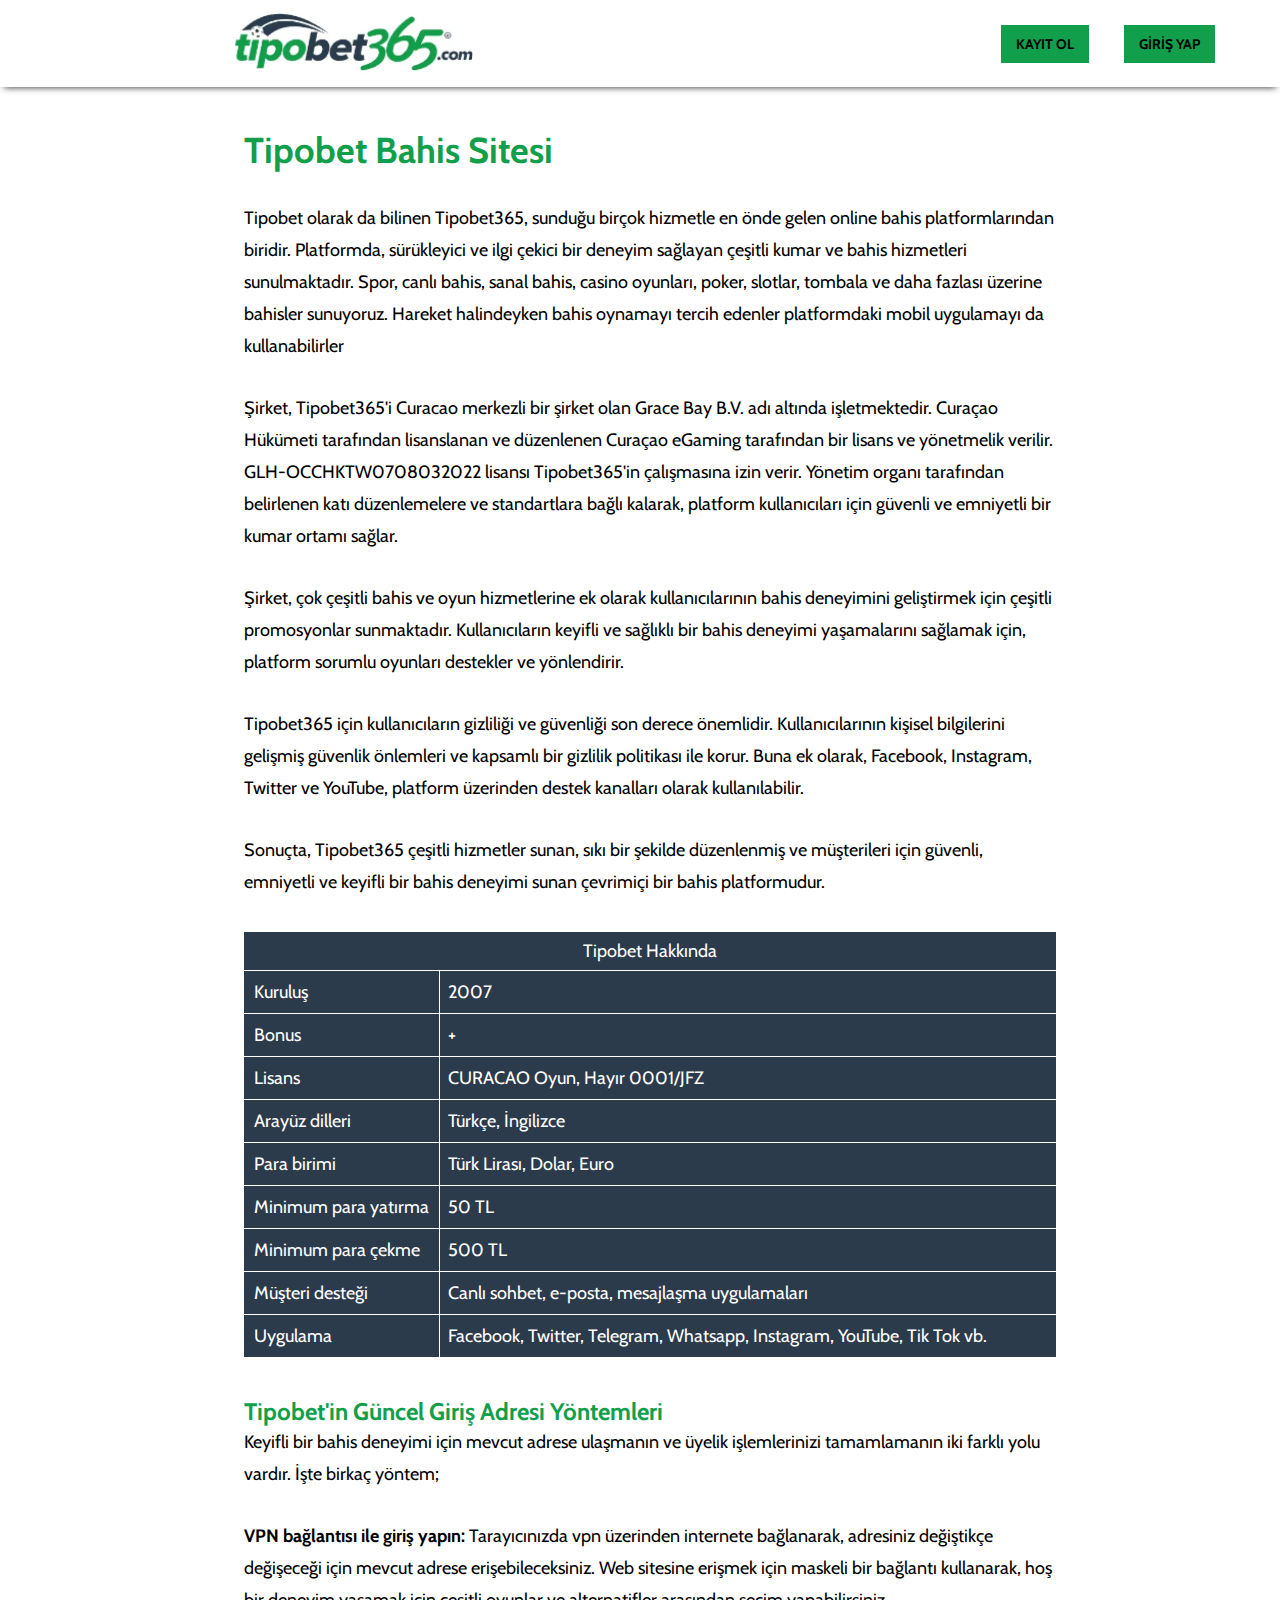
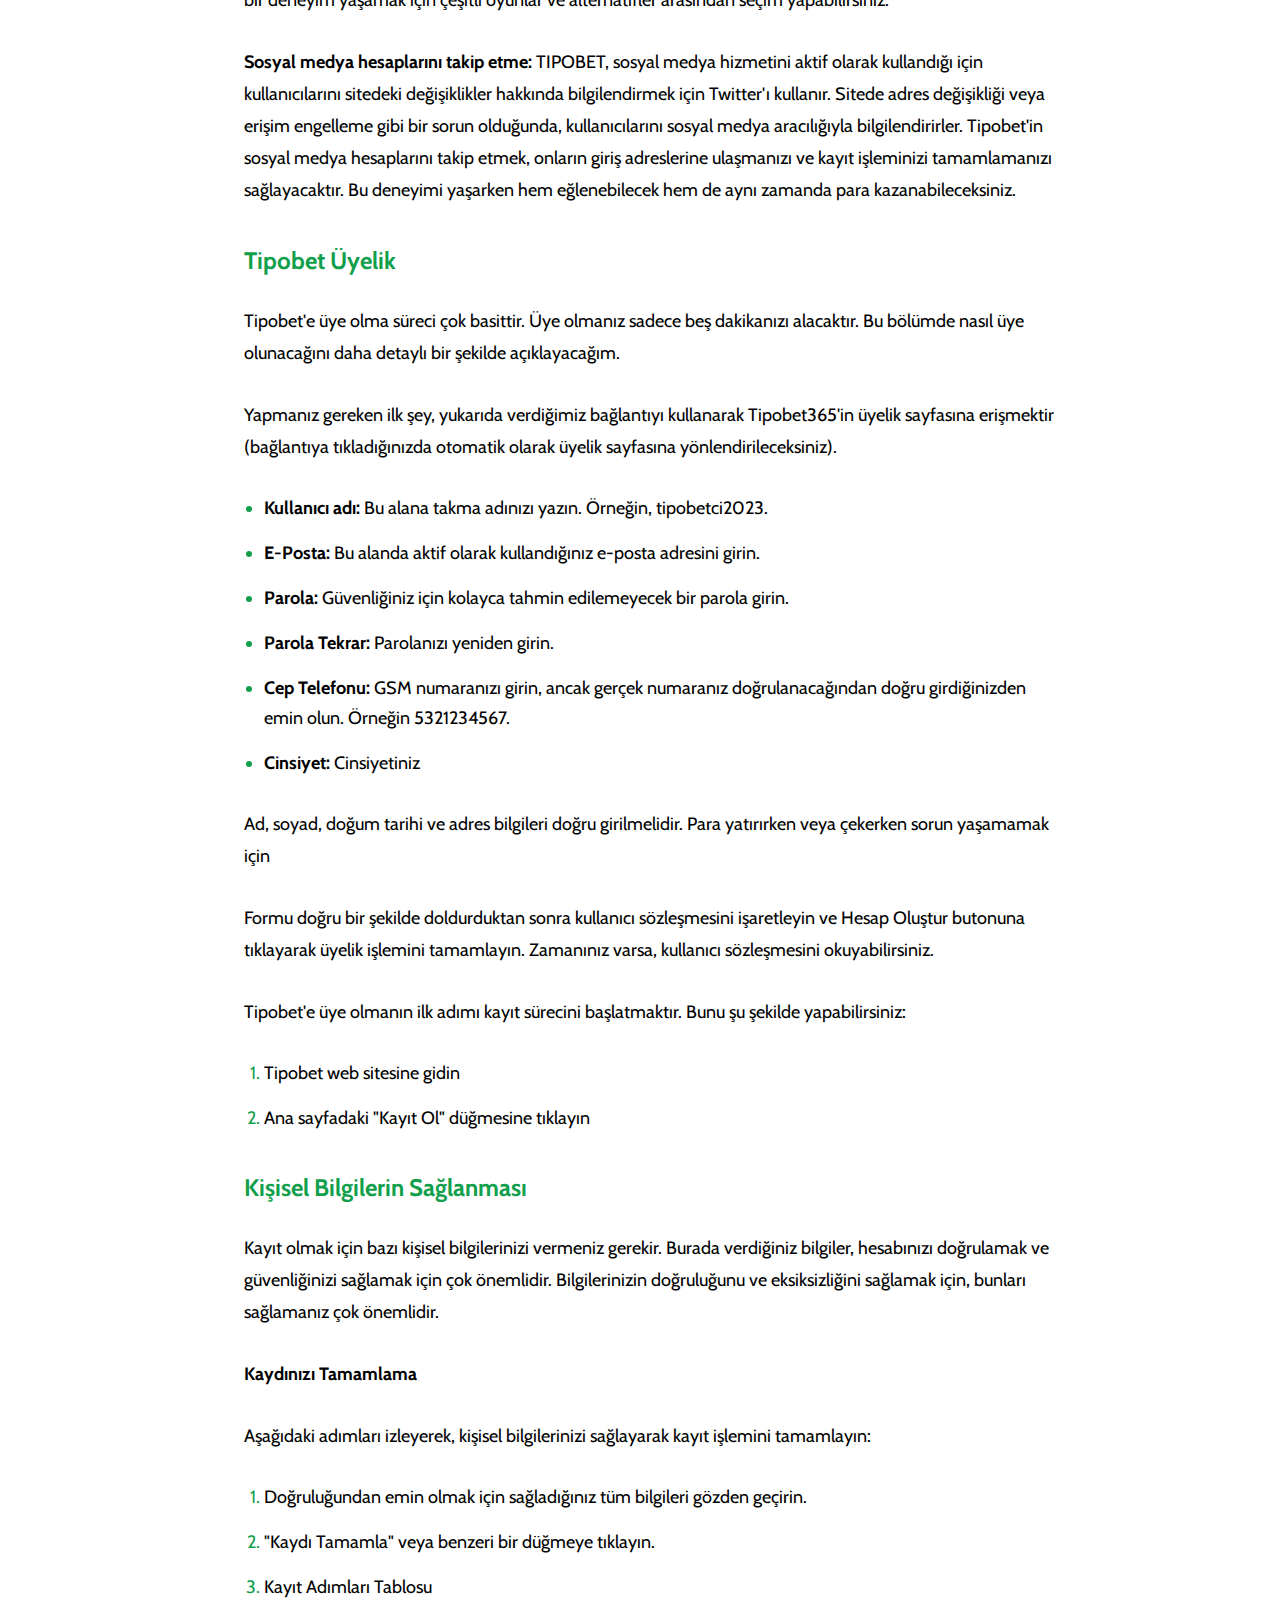
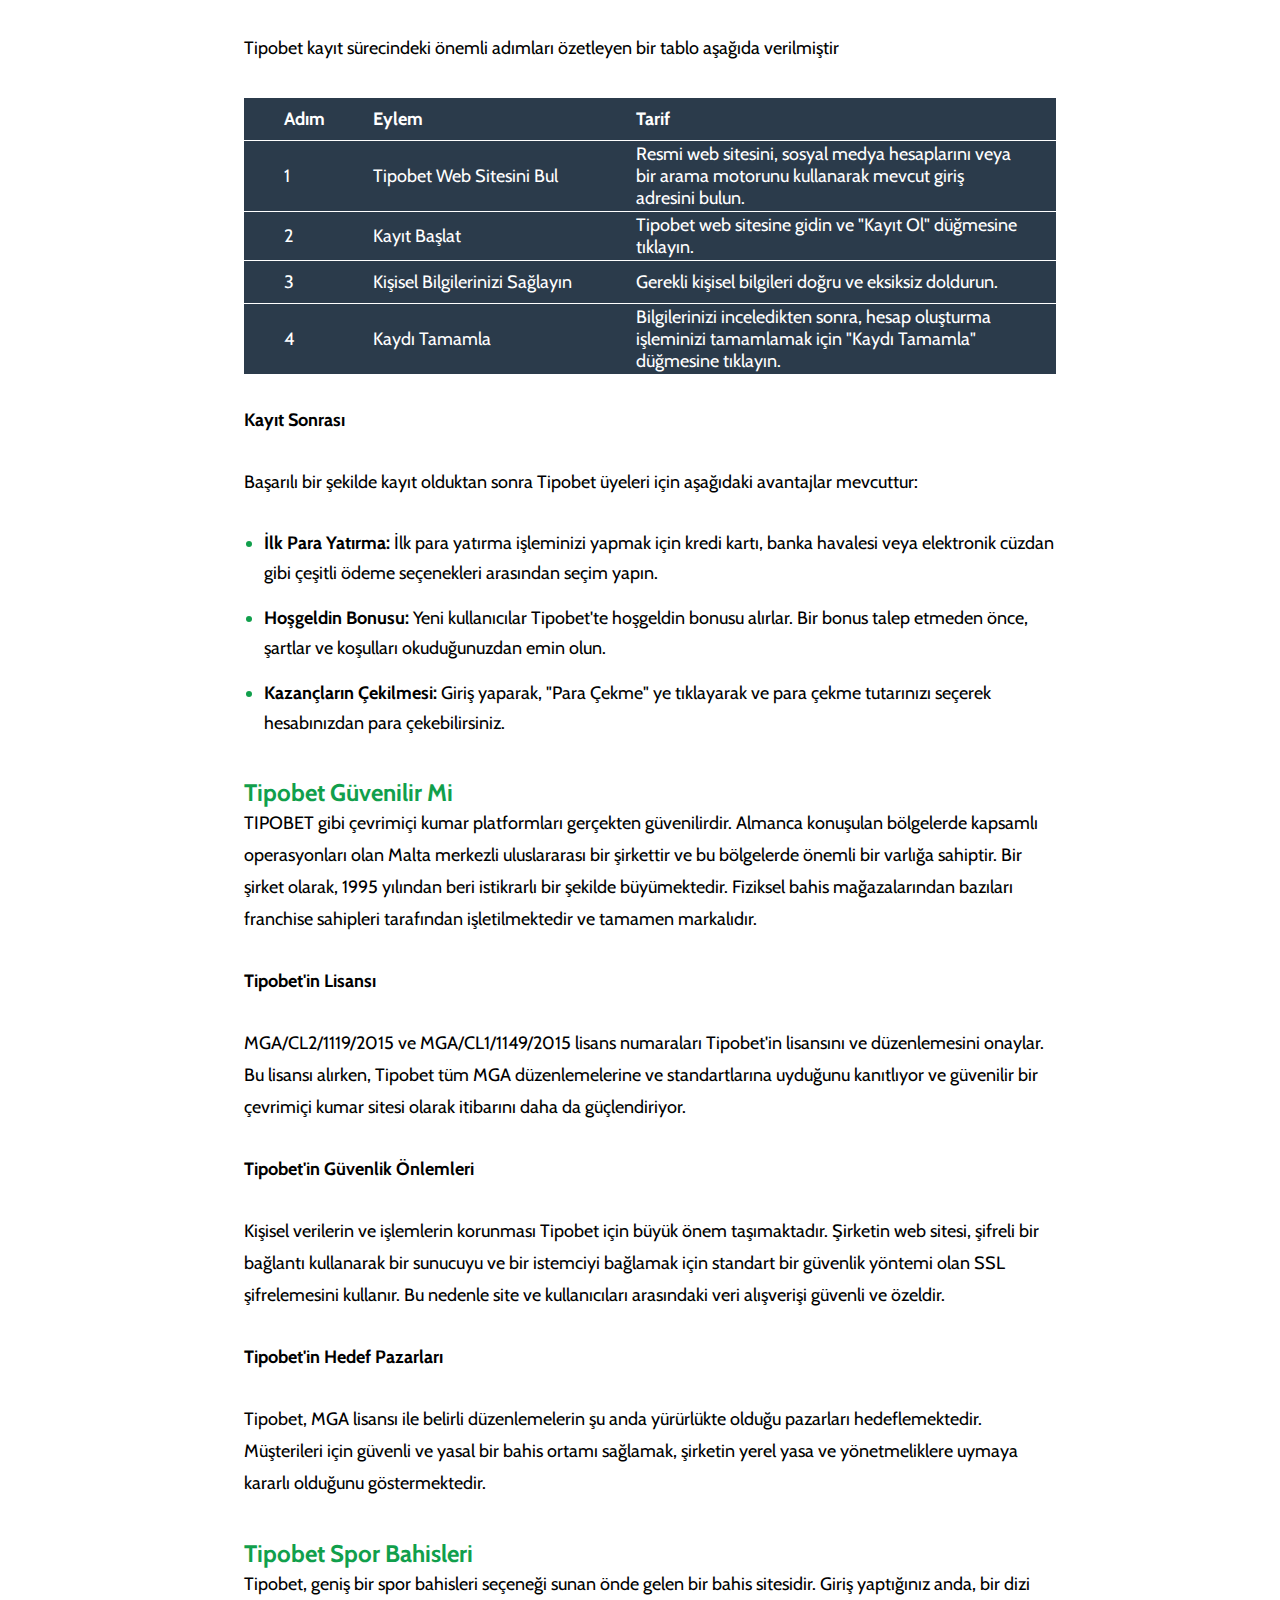
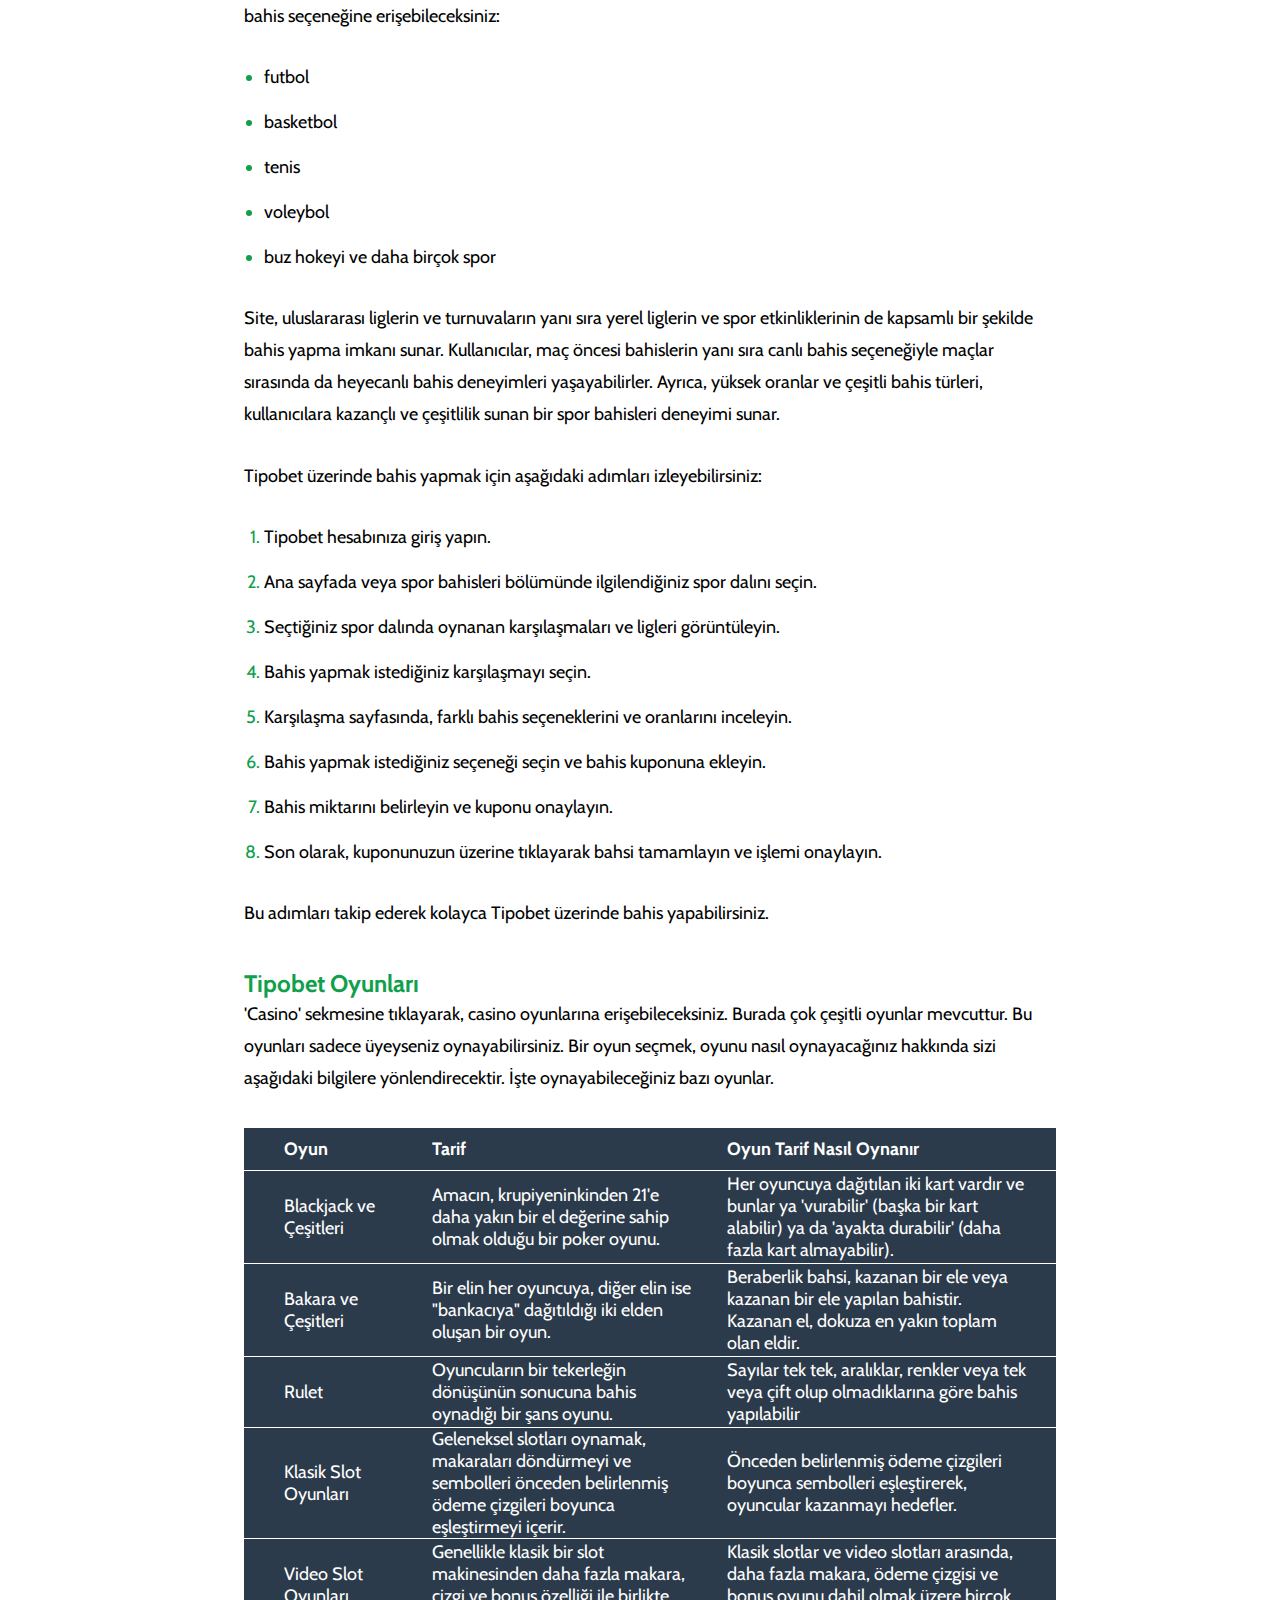
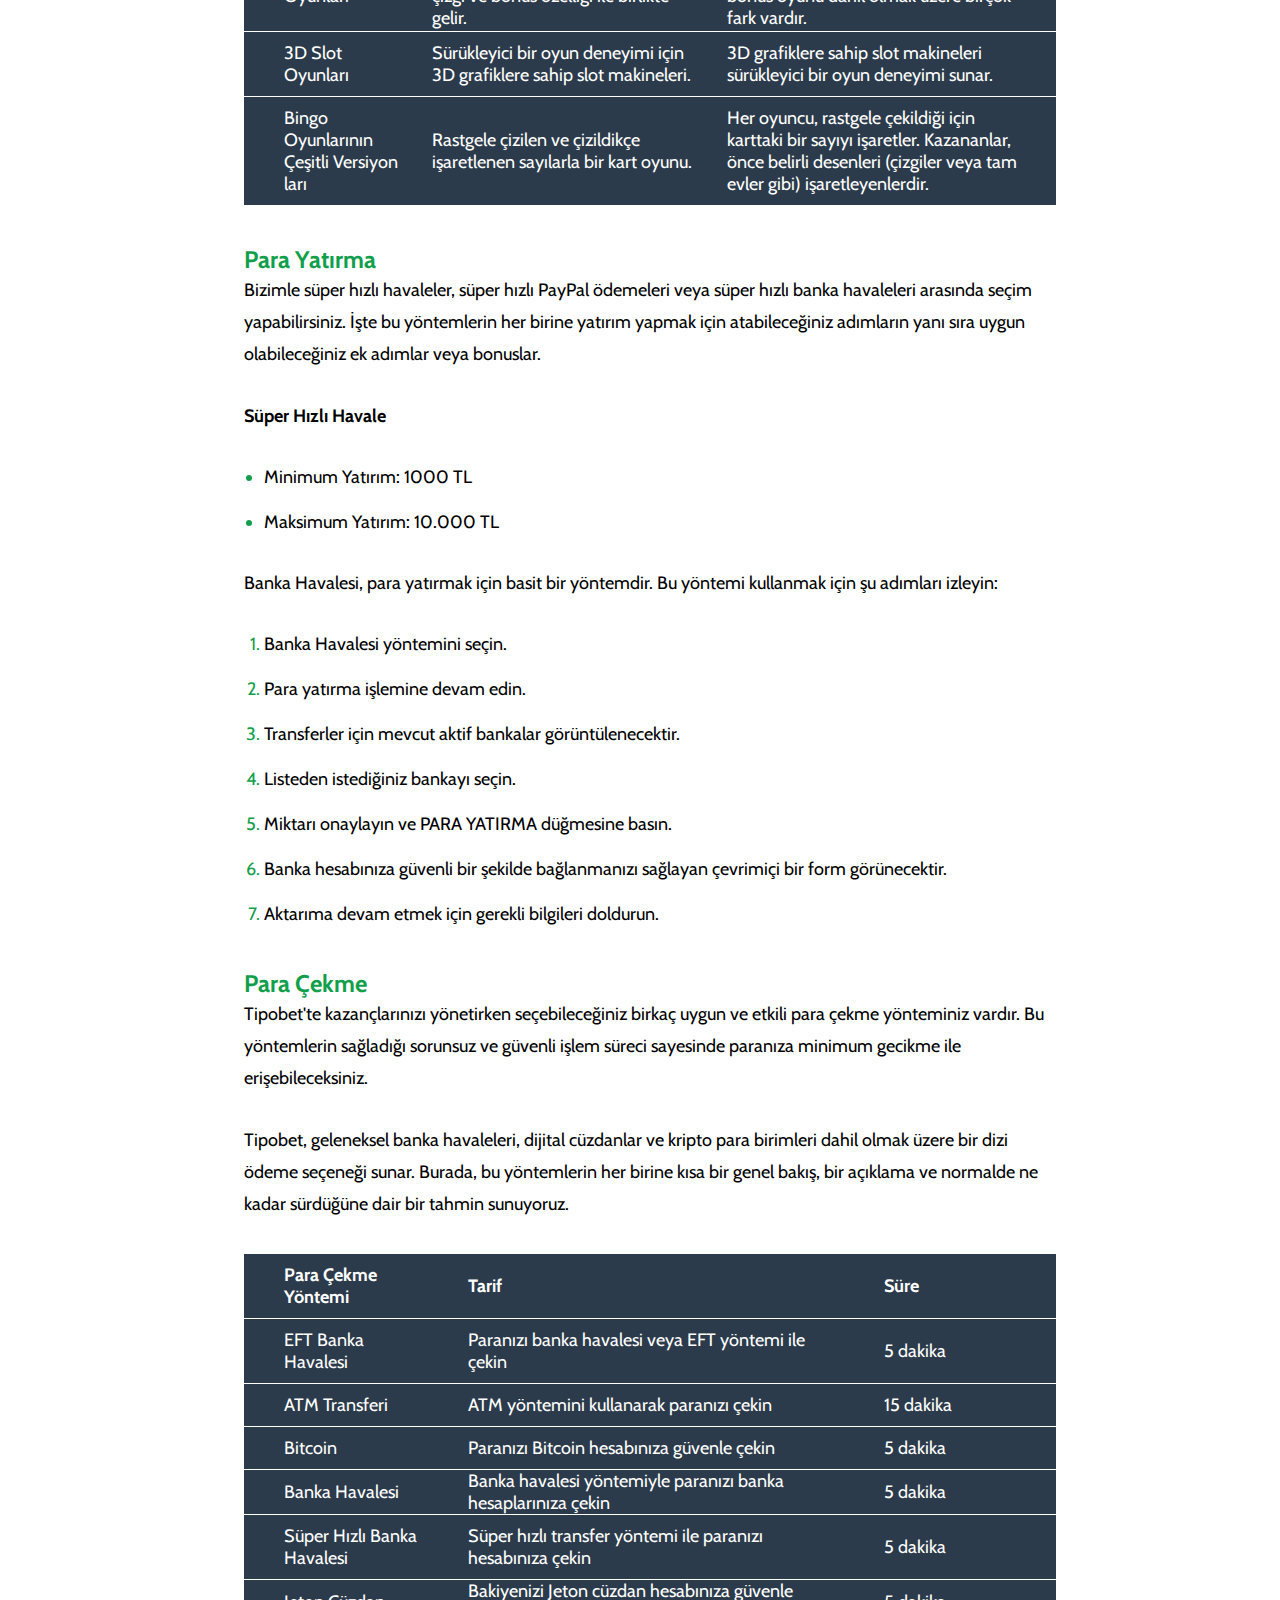
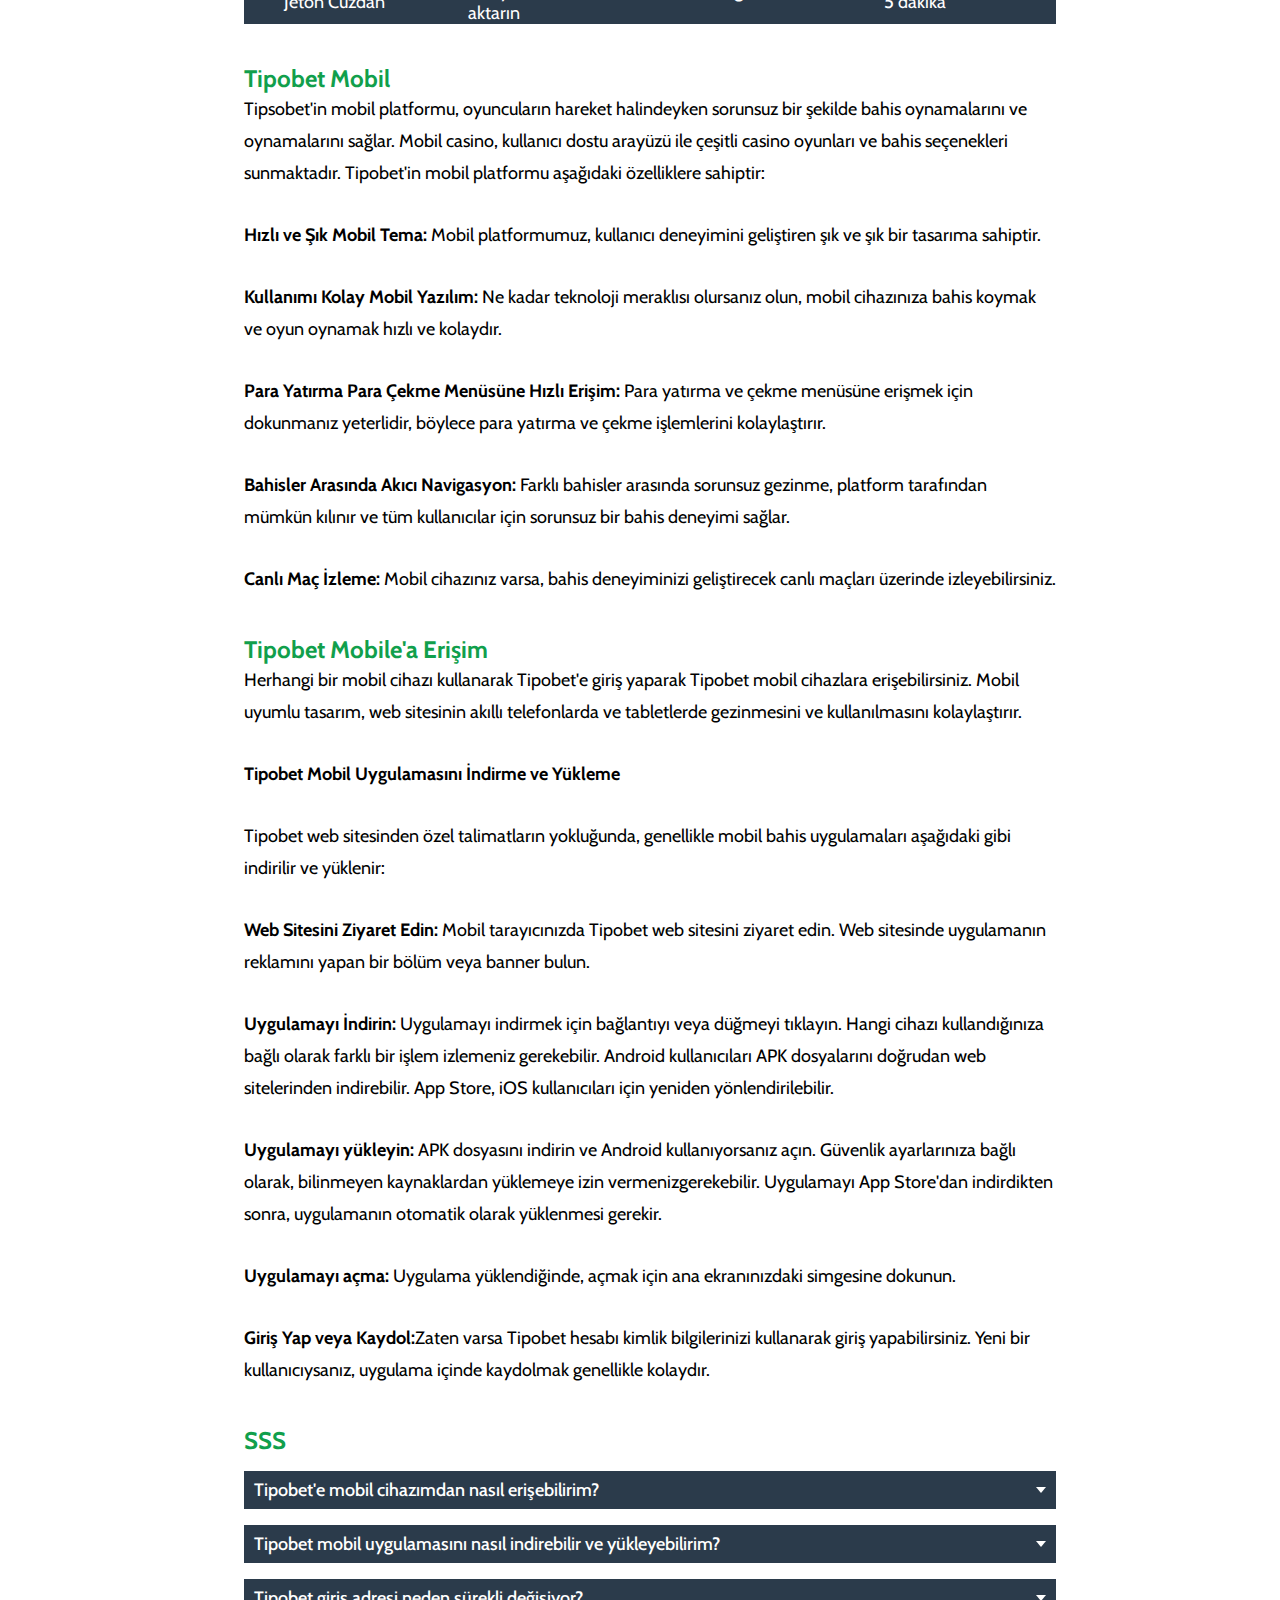
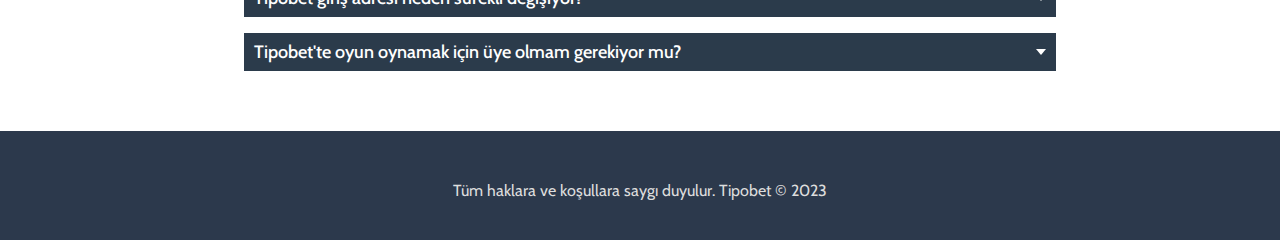
==== commit d089cf94: "colors for tables changed" ====
--- a/src/index.html
+++ b/src/index.html
@@ -1,9 +1,10 @@
 <!DOCTYPE html>
-<html lang="en">
+<html lang="tr">
   <head>
     <meta charset="UTF-8">
     <meta name="viewport" content="width=device-width, initial-scale=1.0">
-    <title>Tipobet: Online Casino ve Bahis için Nihai Hedefiniz</title>
+    <title>Tipobet Hakkında - Genel Tanıtım - Canli Bahis Sitesi</title>
+    <meta name="description" content="Tipobet bahis sitesinde spor bahisleri gibi popüler yanı sıra, dart, snooker gibi daha az bilinen spor dallarında da bahis yapmak mümkündür.">
     <link rel="preconnect" href="https://fonts.googleapis.com">
     <link rel="preconnect" href="https://fonts.gstatic.com" crossorigin>
     <link href="https://fonts.googleapis.com/css2?family=Cabin:wght@400;500;600;700&display=swap" rel="stylesheet">
--- a/src/styles/main.css
+++ b/src/styles/main.css
@@ -143,7 +143,8 @@
 .table {
   display: flex;
   flex-direction: column;
-	background-color: #ddd;
+  background-color: #2B3B4B;
+  color: white;
   margin-top: 34px;
 	overflow: auto;
 }
@@ -204,7 +205,7 @@
 }
 
 .list__element {
-  font-size: 21px;
+  font-size: 18px;
   line-height: 30px;
 }
 
@@ -323,7 +324,7 @@
 }
 
 .third-table-title, .third__table-title-container {
-  width: 100px;
+  width: 130px;
 }
 
 .fourth-table-title {
@@ -341,12 +342,12 @@
 }
 
 .select {
-	background:#119F4C;
+	background:#2B3B4B;
   color: #fff;
   display: flex;
   justify-content: space-between;
   align-items: center;
-  border: 2px #119F4C solid;
+  border: 2px #2B3B4B solid;
   padding: 6px 8px;
   cursor: pointer;
 }
@@ -384,7 +385,7 @@
 
 .dropdown-menu {
   list-style: none;
-  border: 1px #363a43 solid;
+  border: 1px #2B3B4B solid;
   box-shadow: 0 0.5em 1em rgba(0, 0, 0, 0.2);
   color: #9fa5b5;
   top: 3em;
@@ -408,7 +409,7 @@
 .menu-open {
   display: block;
   opacity: 0.6;
-  background-color:  #119F4C;
+  background-color: #2B3B4B;
 	border: none;
 }
 
@@ -425,7 +426,7 @@
 
 .footer {
 	width: 100%;
-	background: #191a1f;
+	background: #2c394c;
 	padding: 40px calc((100% - 1170px) / 2);
 }
 
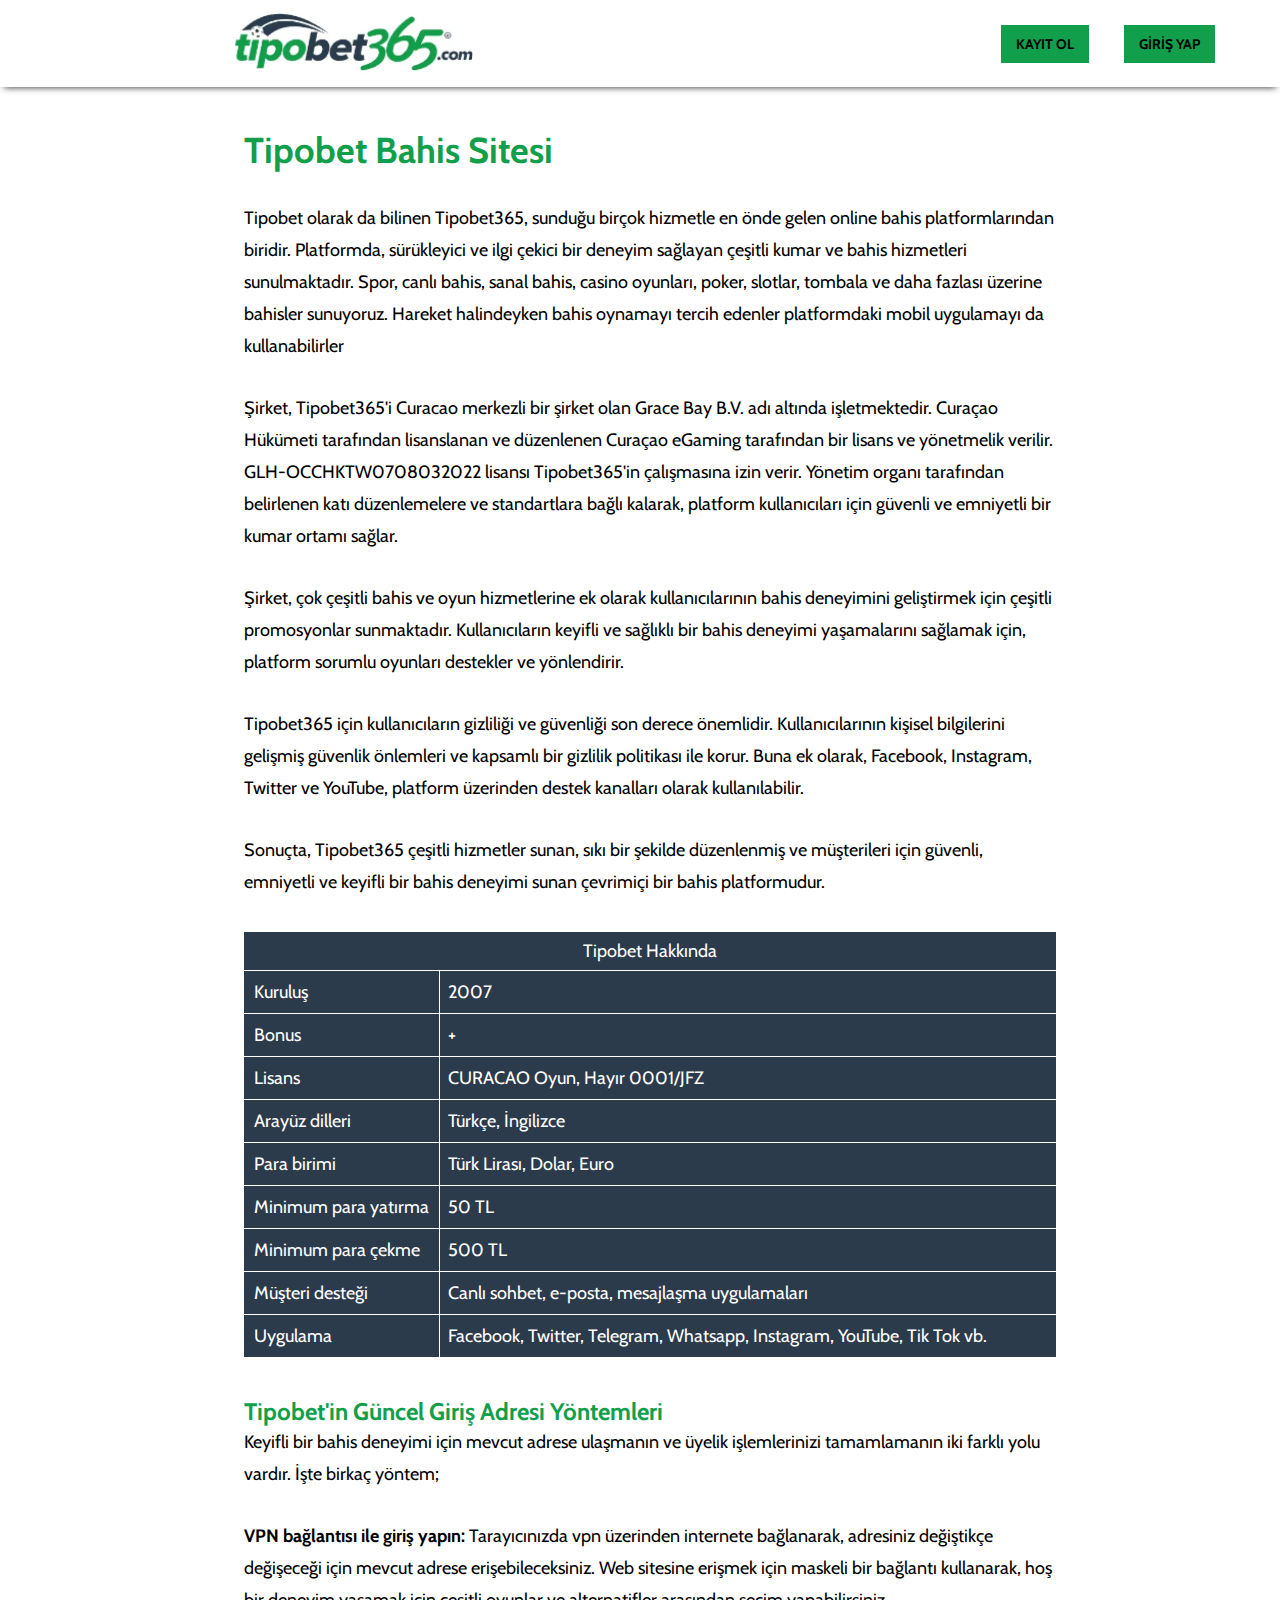
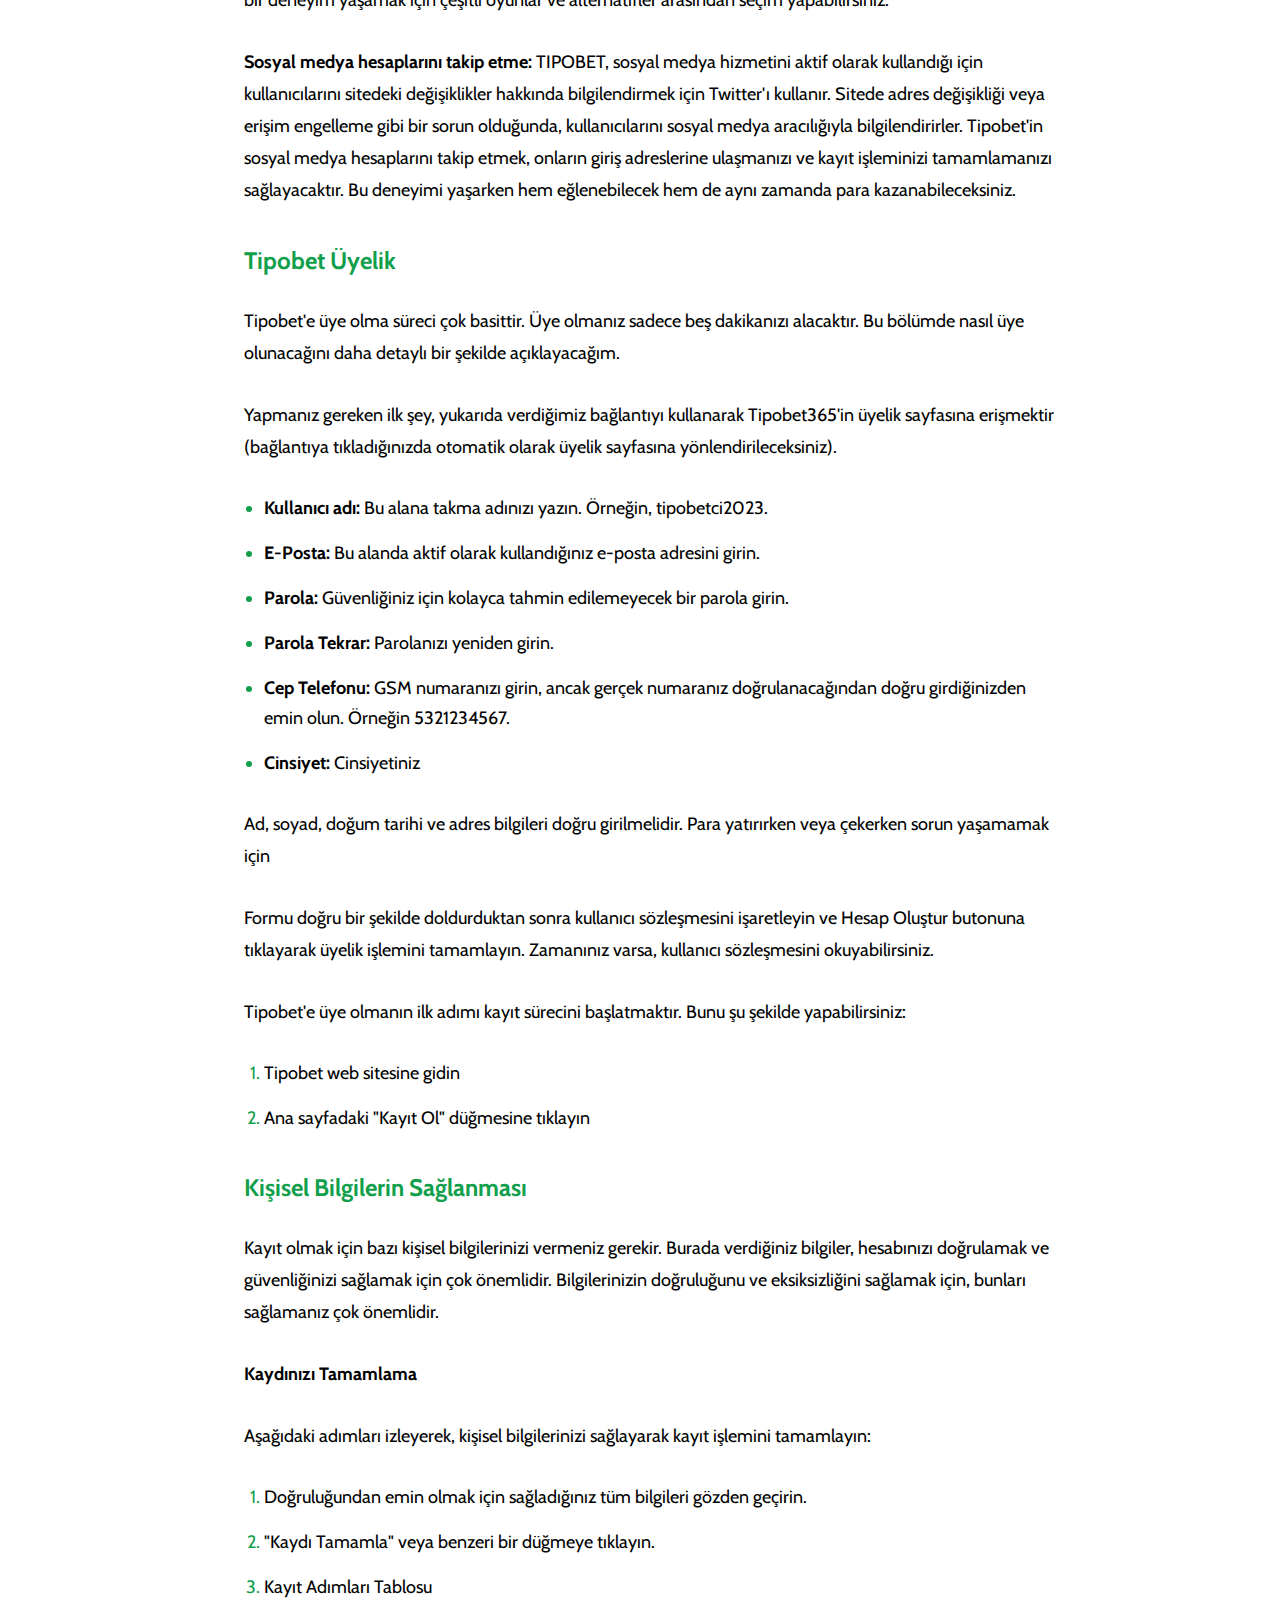
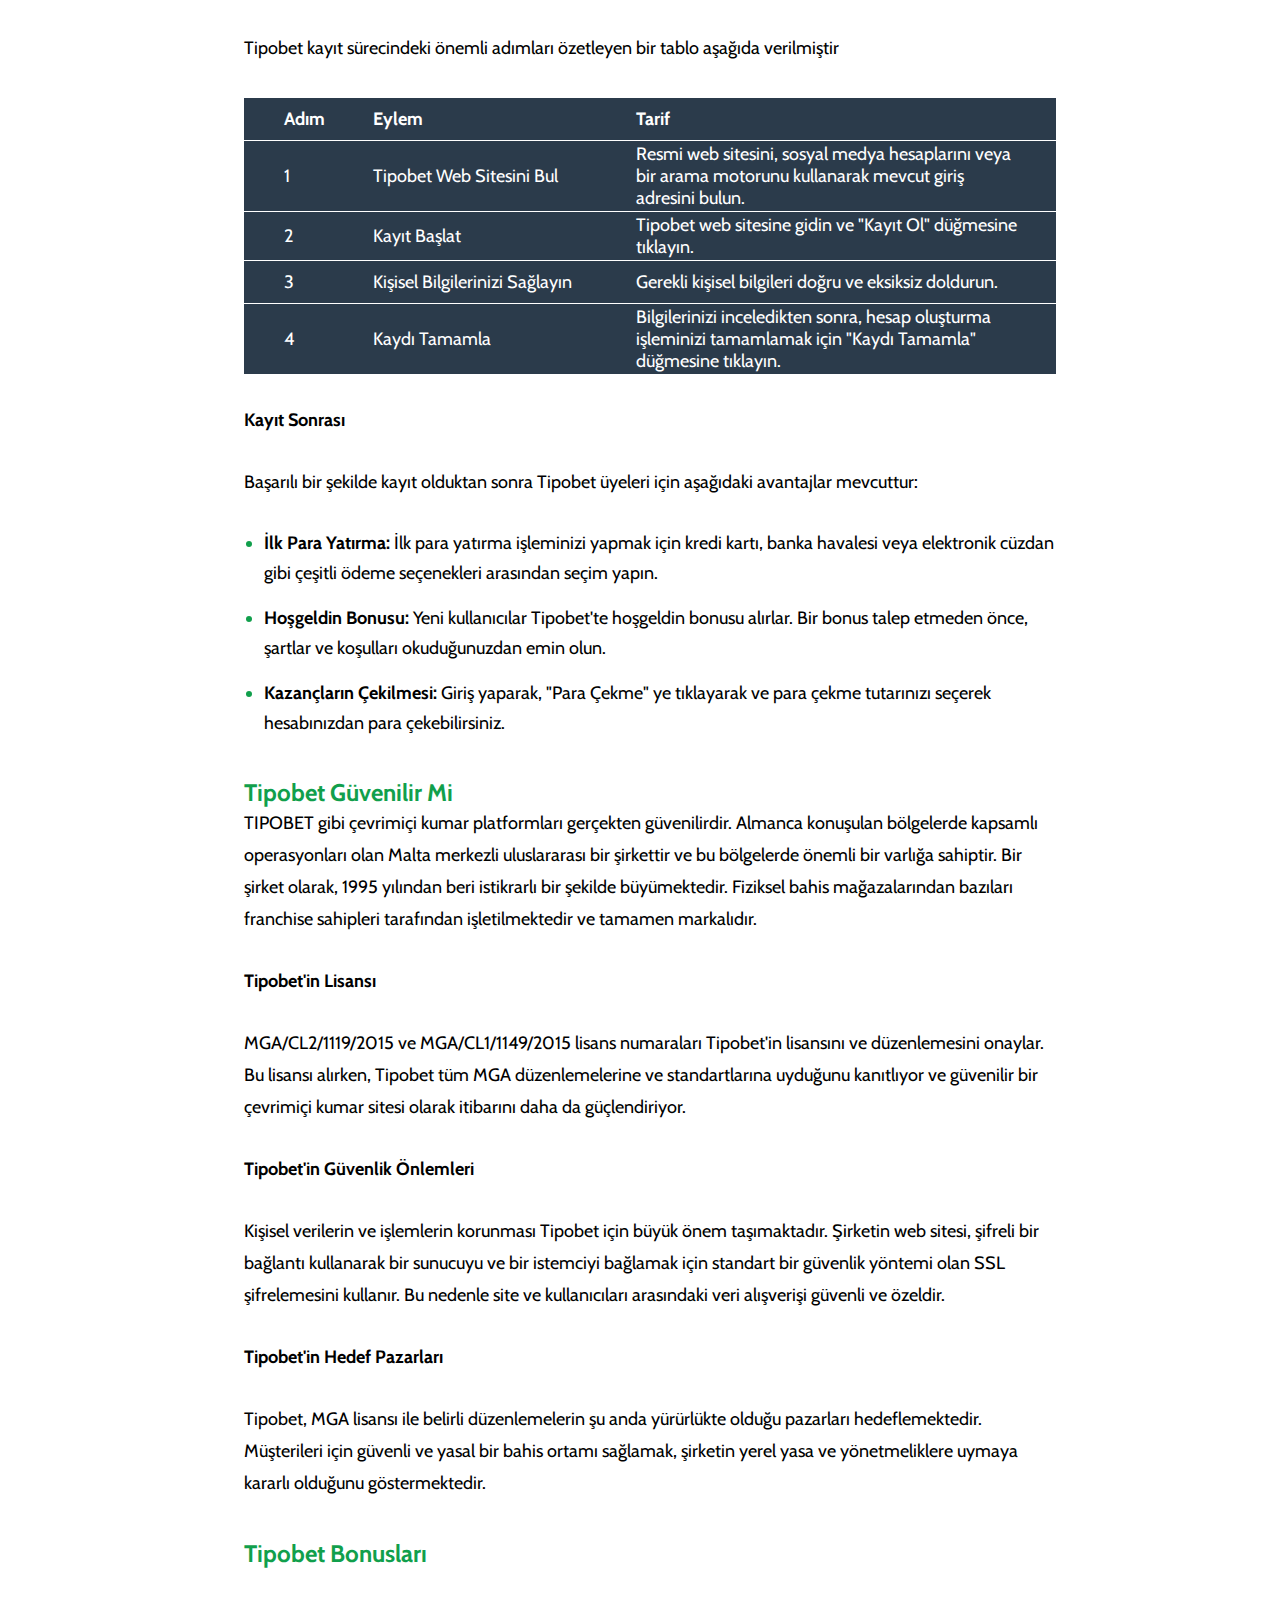
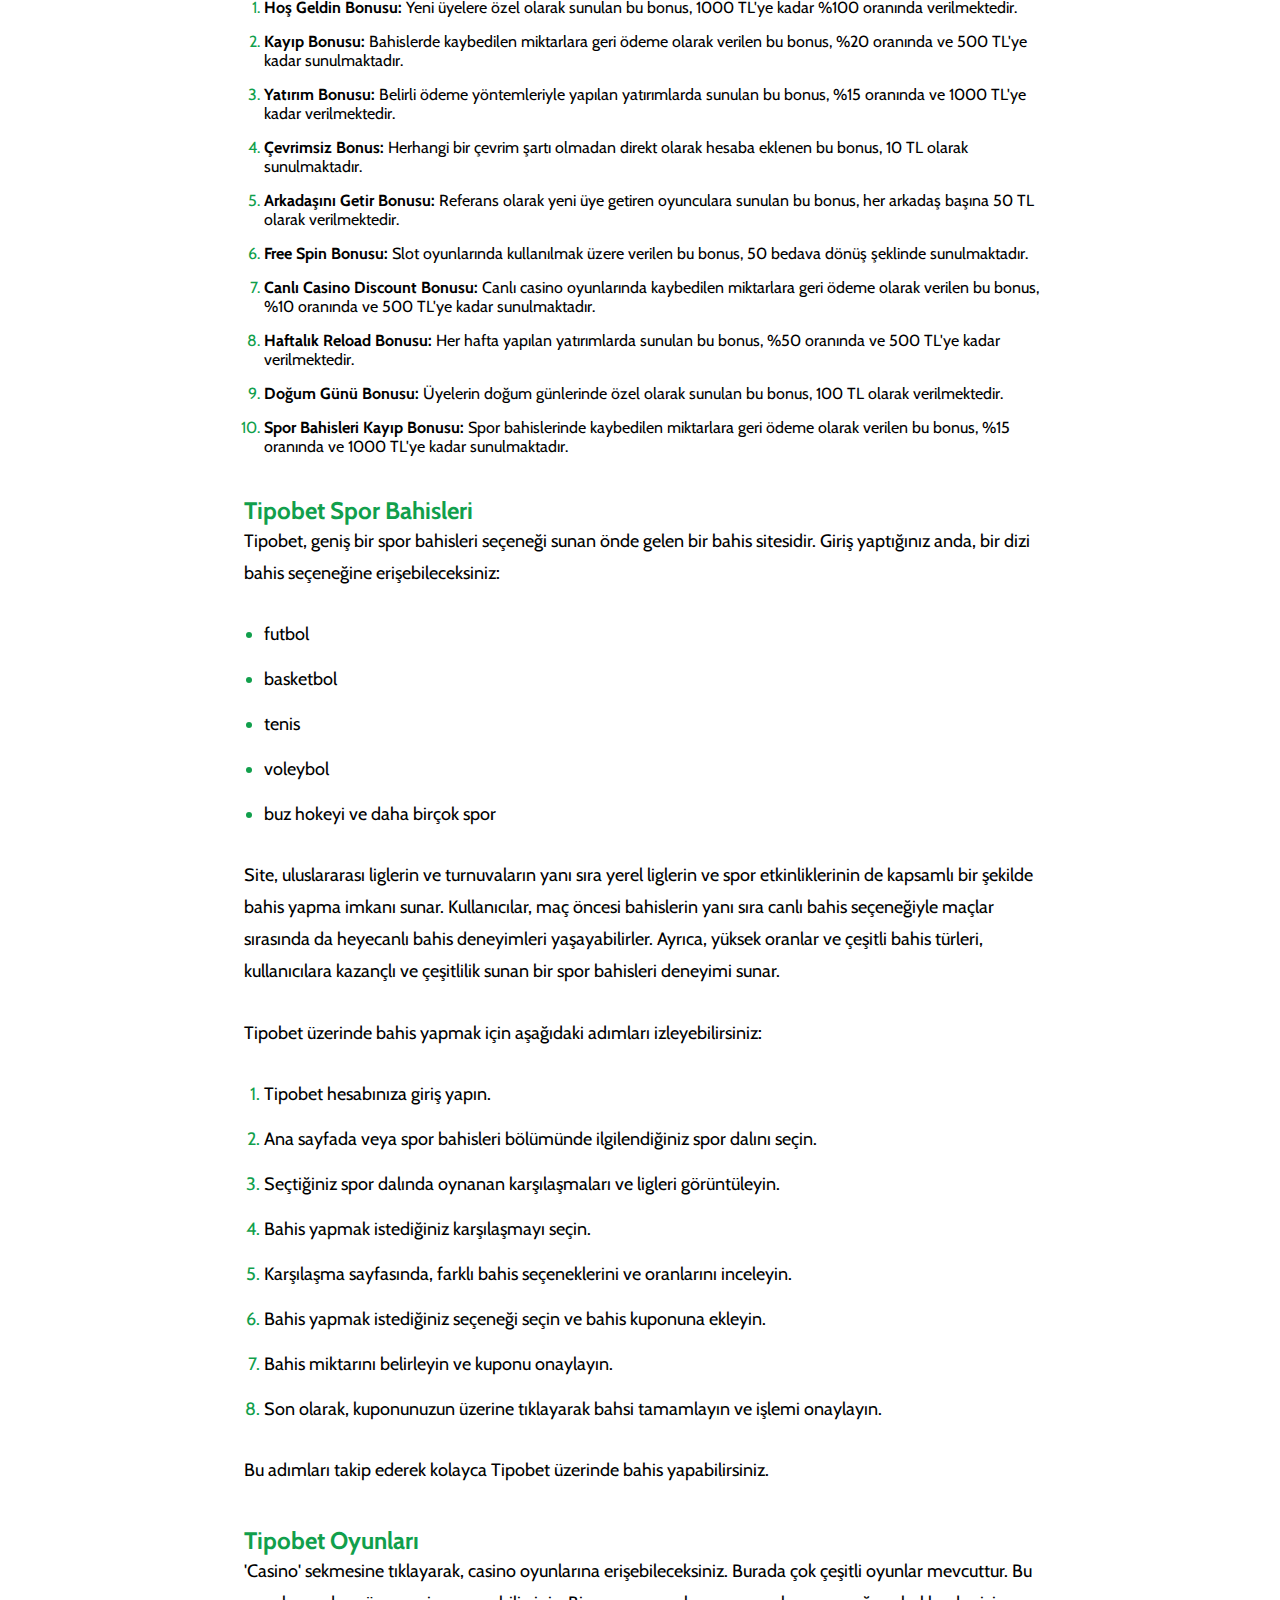
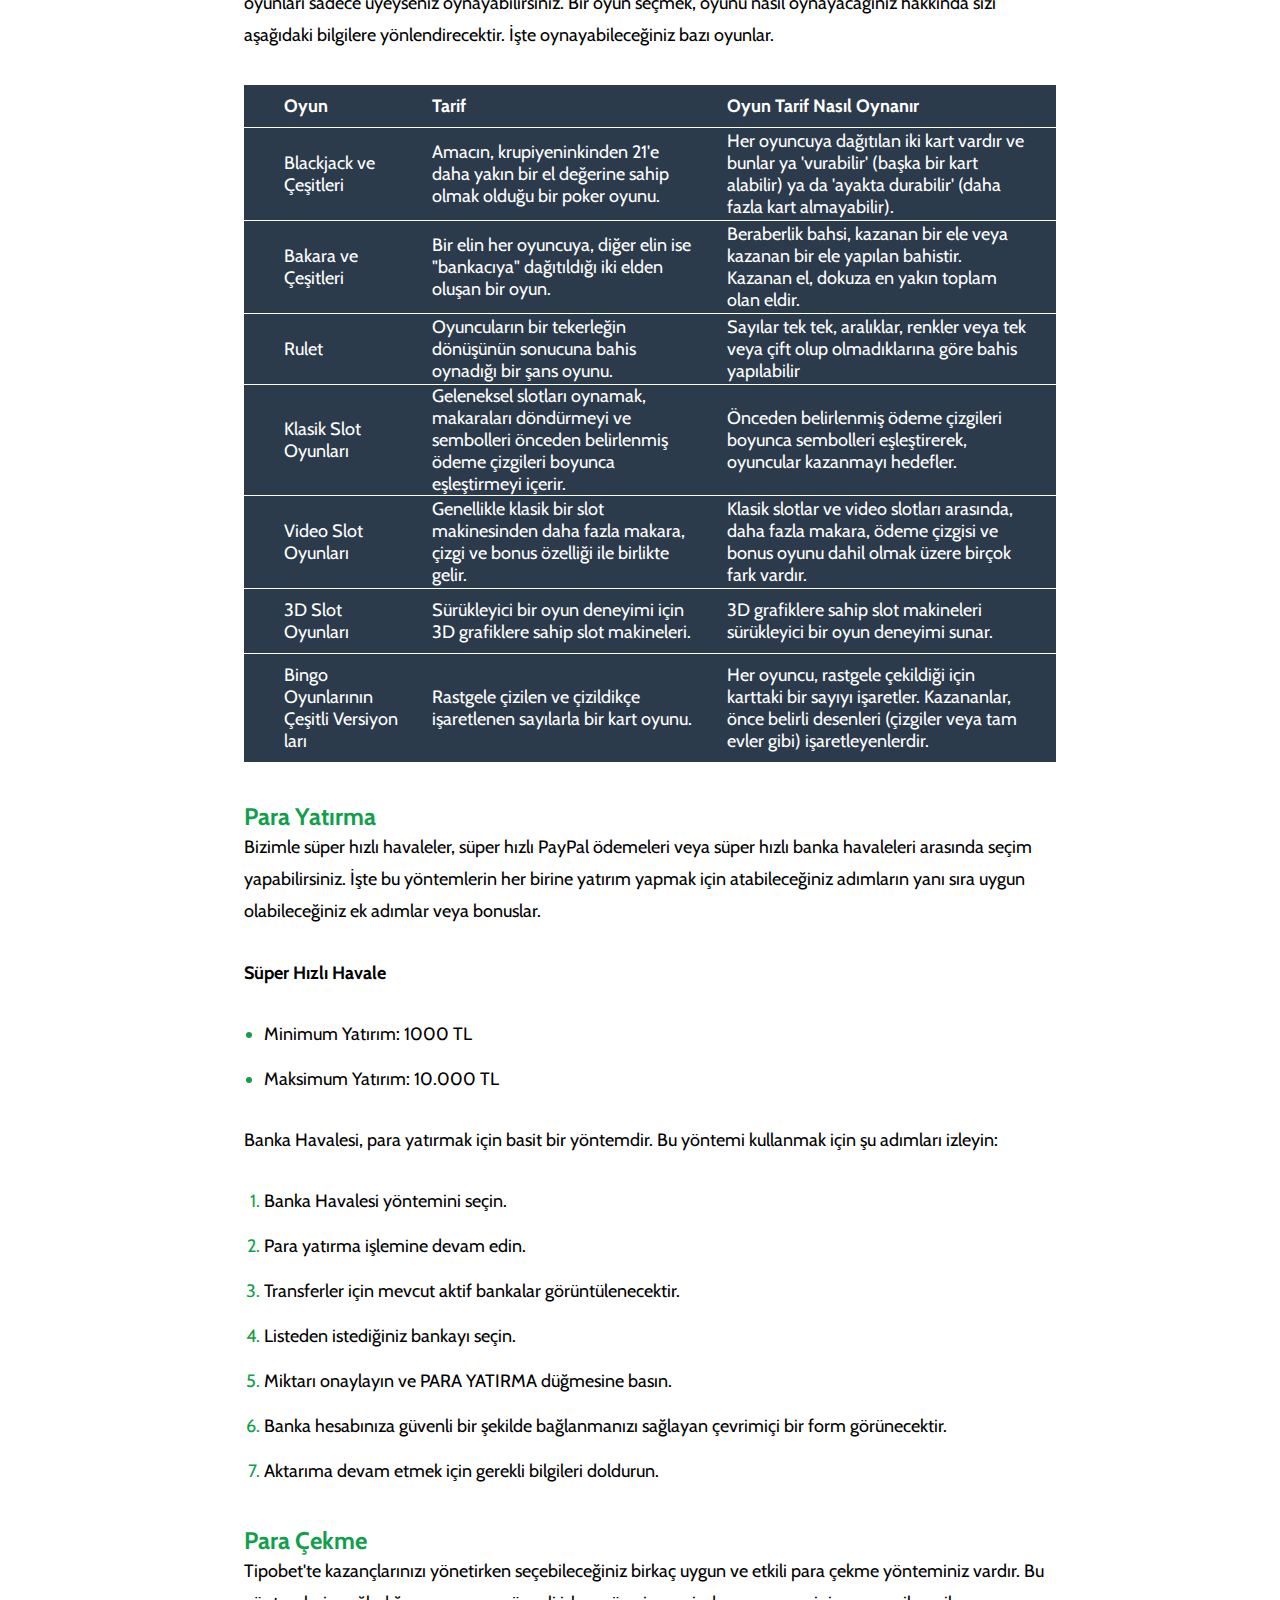
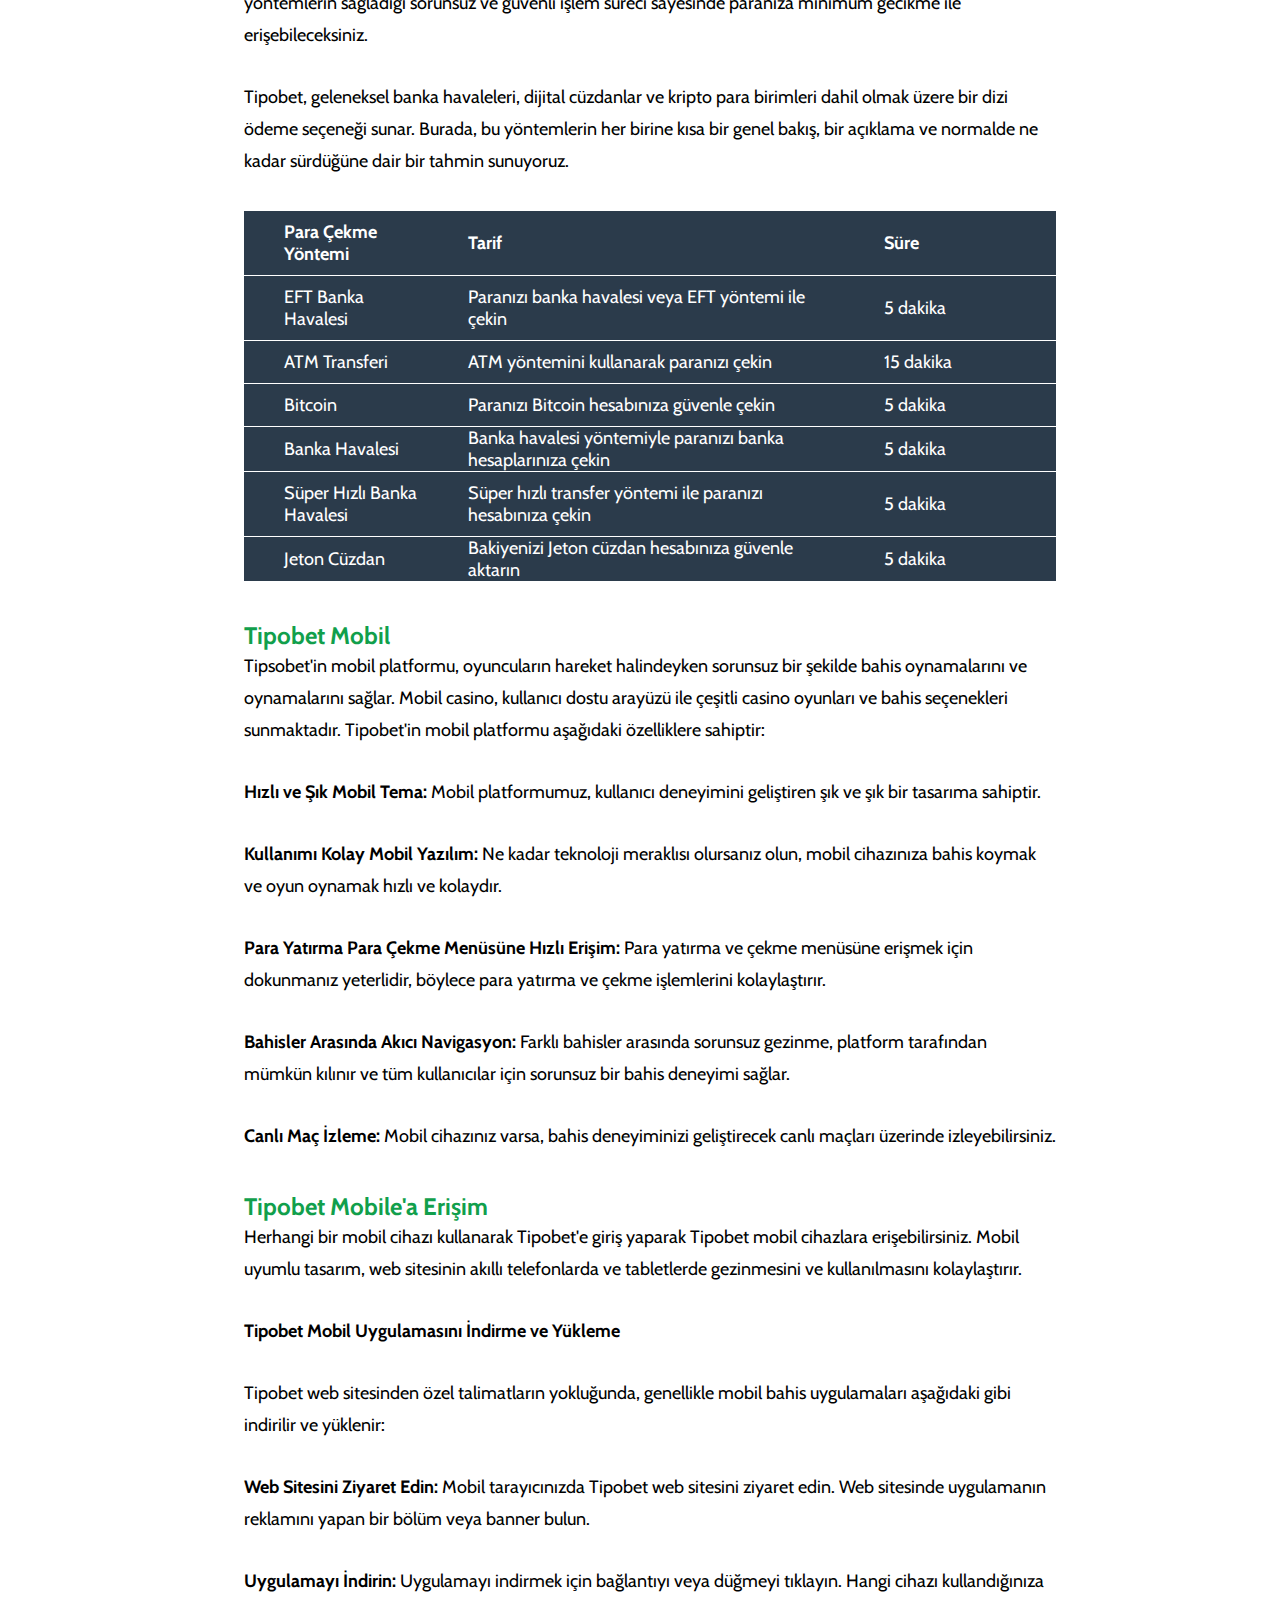
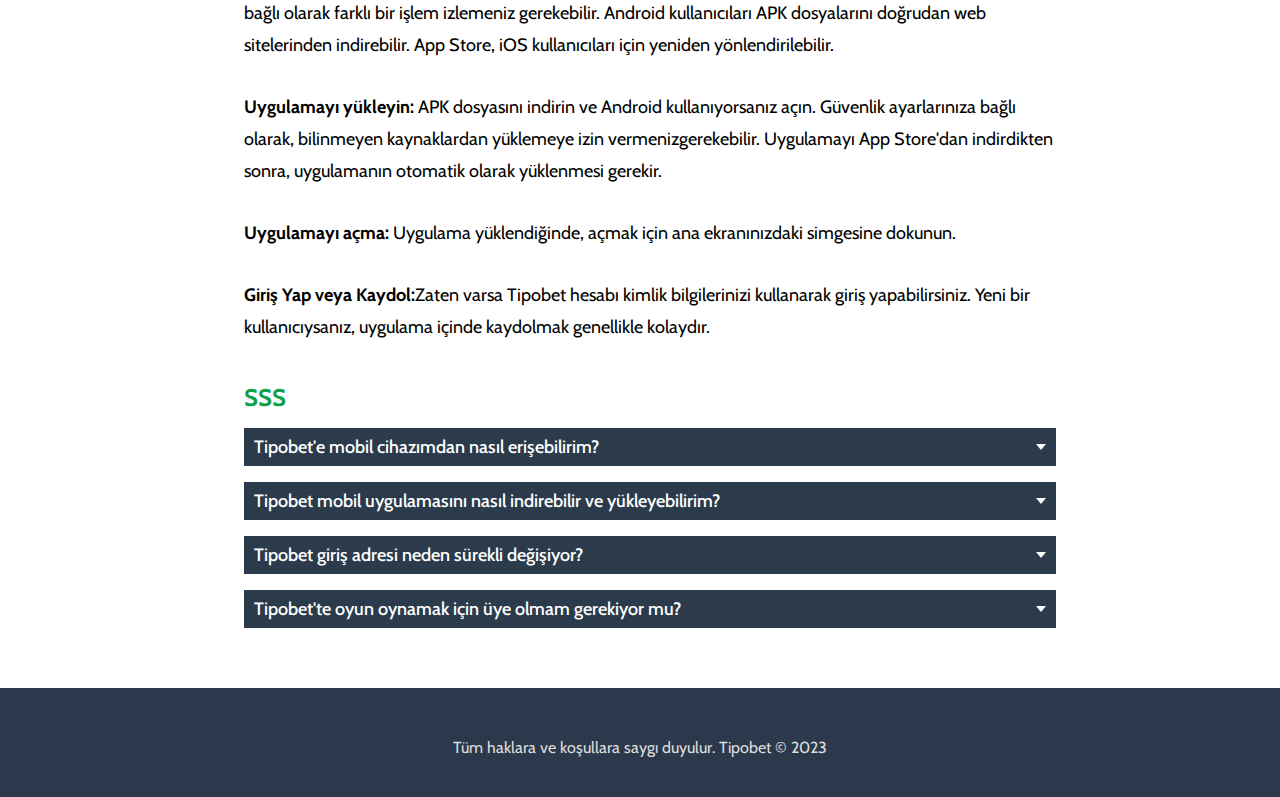
==== commit fa4282e3: "added some text" ====
--- a/src/index.html
+++ b/src/index.html
@@ -173,6 +173,19 @@
       <p class="main__paragraph">Kişisel verilerin ve işlemlerin korunması Tipobet için büyük önem taşımaktadır.  Şirketin web sitesi, şifreli bir bağlantı kullanarak bir sunucuyu ve bir istemciyi  bağlamak için standart bir güvenlik yöntemi olan SSL şifrelemesini kullanır. Bu  nedenle site ve kullanıcıları arasındaki veri alışverişi güvenli ve özeldir.</p>
       <p class="main__paragraph"><strong>Tipobet'in Hedef Pazarları</strong></p>
       <p class="main__paragraph">Tipobet, MGA lisansı ile belirli düzenlemelerin şu anda yürürlükte olduğu pazarları  hedeflemektedir. Müşterileri için güvenli ve yasal bir bahis ortamı sağlamak, şirketin  yerel yasa ve yönetmeliklere uymaya kararlı olduğunu göstermektedir.</p>
+      <h3 class="main__pretitle">Tipobet Bonusları</h3>
+      <ol class="main__list numbers__list">
+        <li><strong>Hoş Geldin Bonusu:</strong> Yeni üyelere özel olarak sunulan bu bonus, 1000 TL'ye kadar %100 oranında verilmektedir.</li>
+        <li><strong>Kayıp Bonusu:</strong> Bahislerde kaybedilen miktarlara geri ödeme olarak verilen bu bonus, %20 oranında ve 500 TL'ye kadar sunulmaktadır.</li>
+        <li><strong>Yatırım Bonusu:</strong> Belirli ödeme yöntemleriyle yapılan yatırımlarda sunulan bu bonus, %15 oranında ve 1000 TL'ye kadar verilmektedir.</li>
+        <li><strong>Çevrimsiz Bonus:</strong> Herhangi bir çevrim şartı olmadan direkt olarak hesaba eklenen bu bonus, 10 TL olarak sunulmaktadır.</li>
+        <li><strong>Arkadaşını Getir Bonusu:</strong> Referans olarak yeni üye getiren oyunculara sunulan bu bonus, her arkadaş başına 50 TL olarak verilmektedir.</li>
+        <li><strong>Free Spin Bonusu:</strong> Slot oyunlarında kullanılmak üzere verilen bu bonus, 50 bedava dönüş şeklinde sunulmaktadır.</li>
+        <li><strong>Canlı Casino Discount Bonusu:</strong> Canlı casino oyunlarında kaybedilen miktarlara geri ödeme olarak verilen bu bonus, %10 oranında ve 500 TL'ye kadar sunulmaktadır.</li>
+        <li><strong>Haftalık Reload Bonusu:</strong> Her hafta yapılan yatırımlarda sunulan bu bonus, %50 oranında ve 500 TL'ye kadar verilmektedir.</li>
+        <li><strong>Doğum Günü Bonusu:</strong> Üyelerin doğum günlerinde özel olarak sunulan bu bonus, 100 TL olarak verilmektedir.</li>
+        <li><strong>Spor Bahisleri Kayıp Bonusu:</strong> Spor bahislerinde kaybedilen miktarlara geri ödeme olarak verilen bu bonus, %15 oranında ve 1000 TL'ye kadar sunulmaktadır.</li>
+      </ol>
       <h3 class="main__pretitle">Tipobet Spor Bahisleri</h3>
       <p class="main__paragraph main__paragraph--first">Tipobet, geniş bir spor bahisleri seçeneği sunan önde gelen bir bahis sitesidir. Giriş  yaptığınız anda, bir dizi bahis seçeneğine erişebileceksiniz:</p>
       <ol class="main__list">
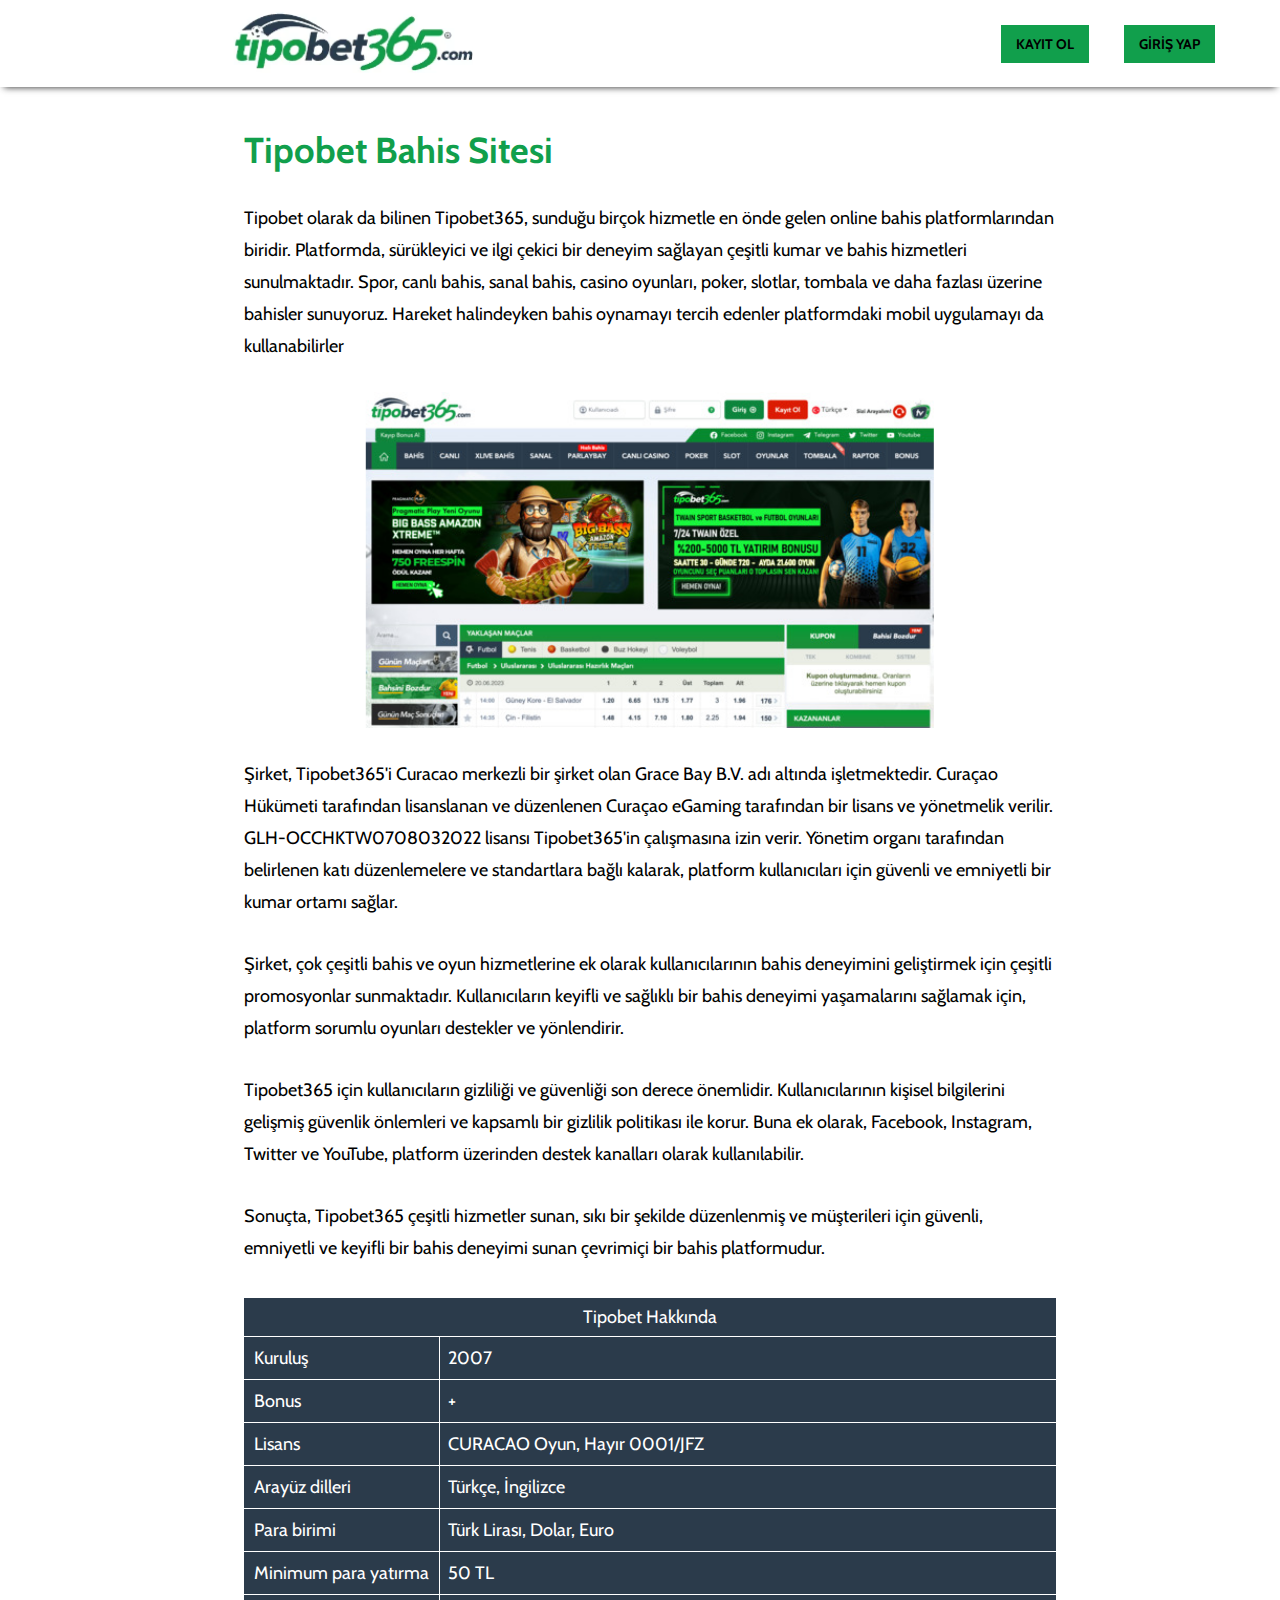
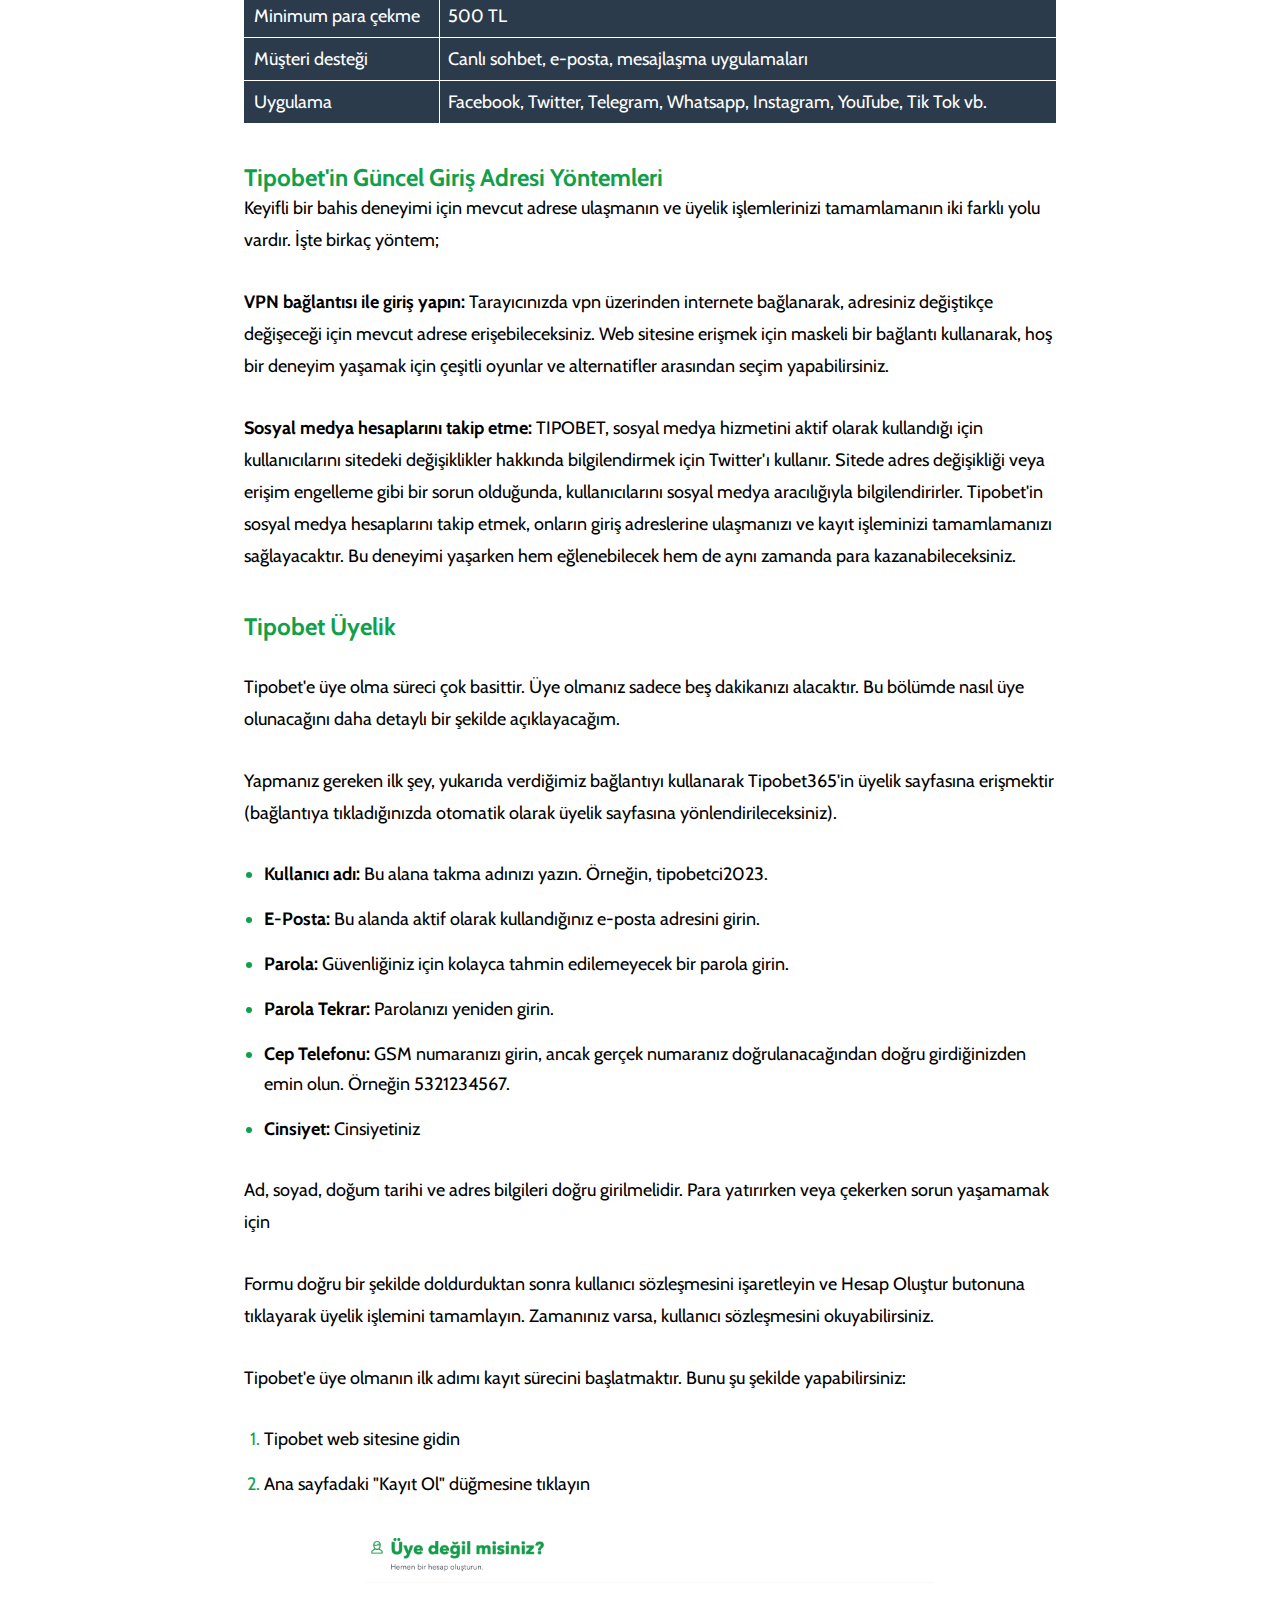
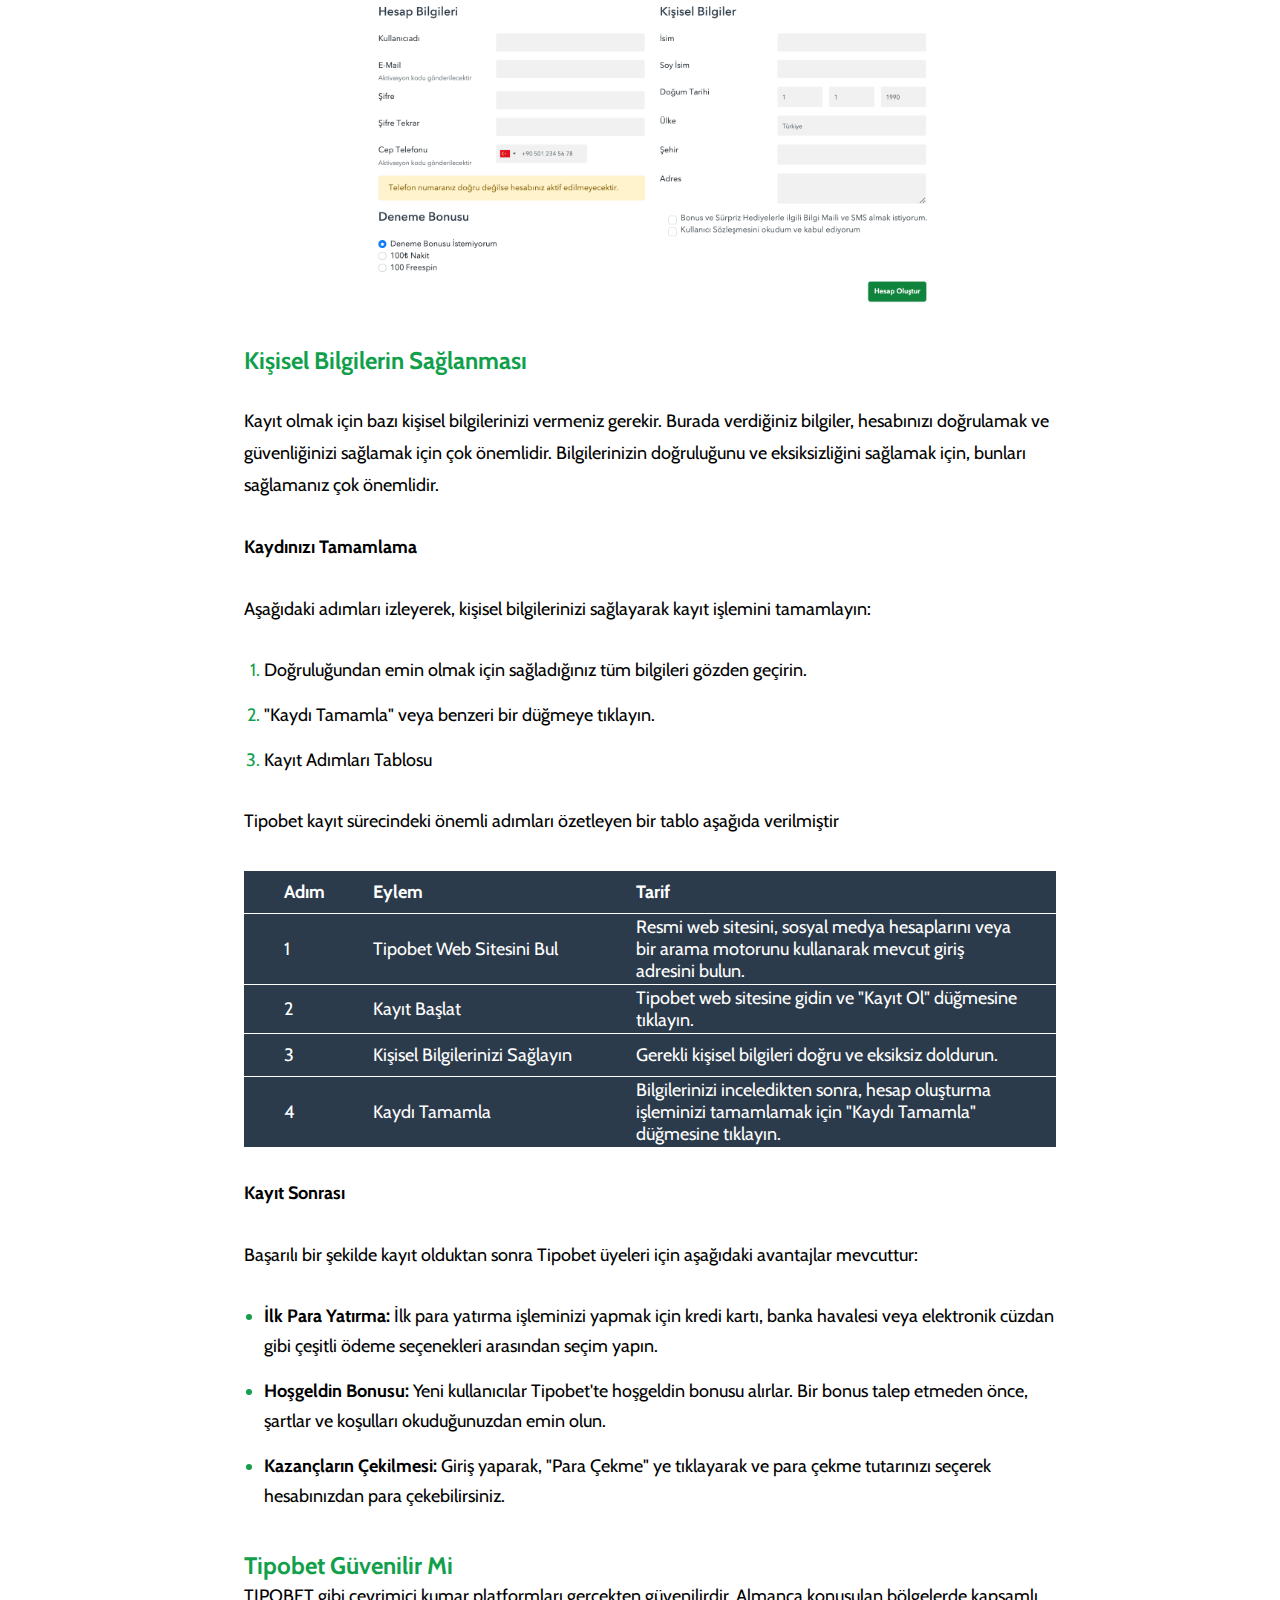
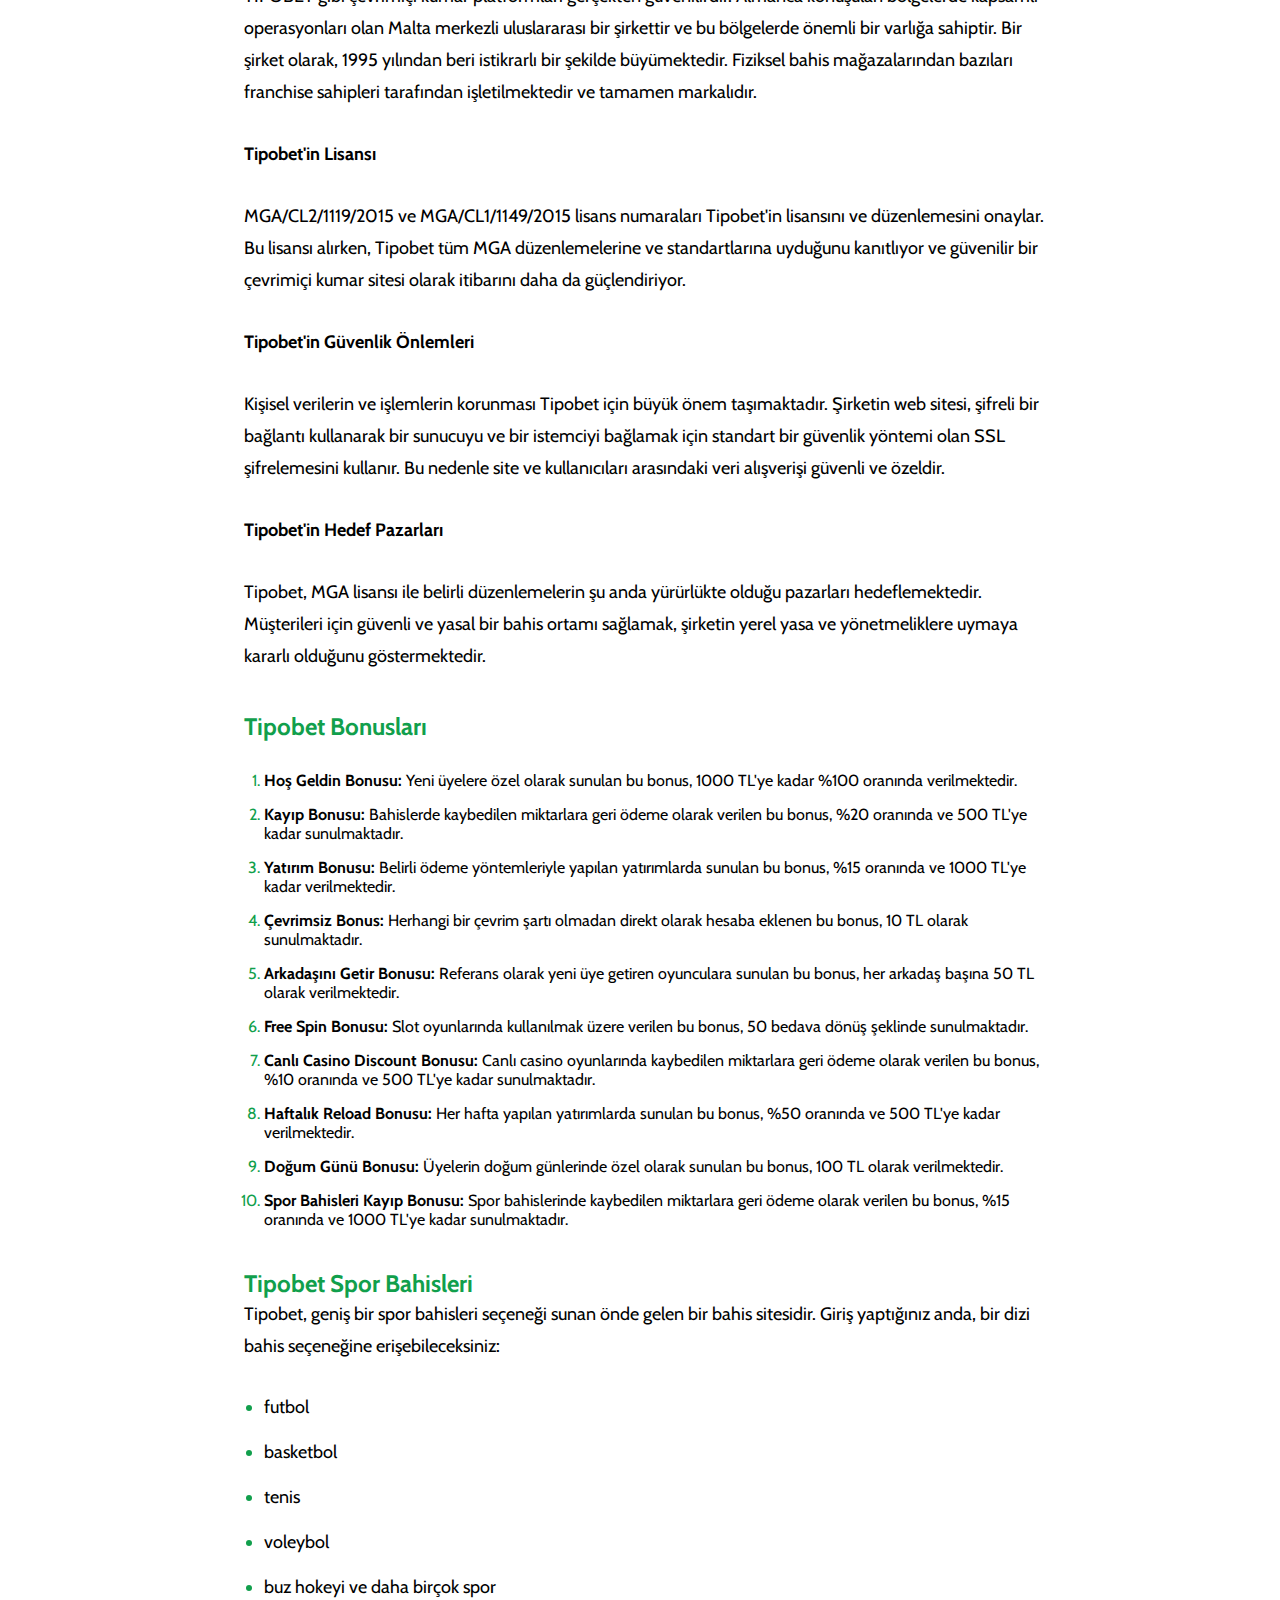
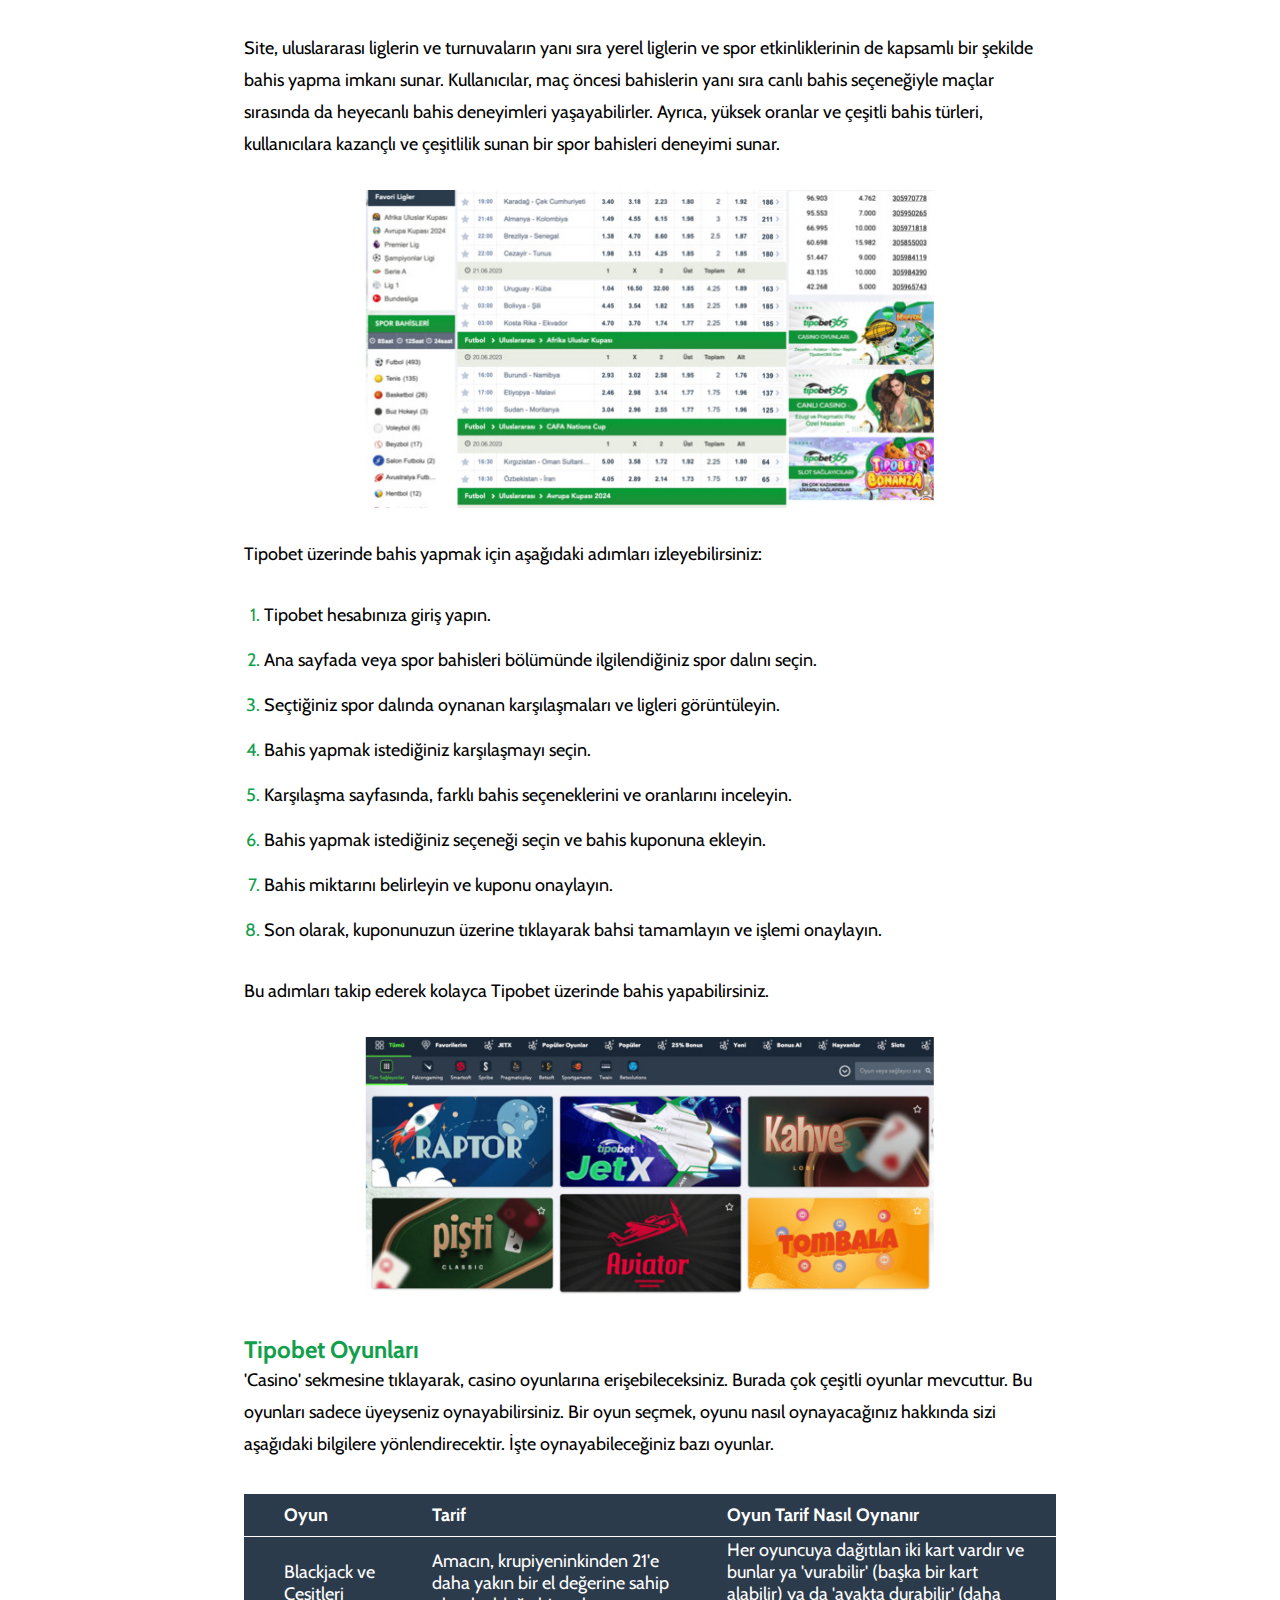
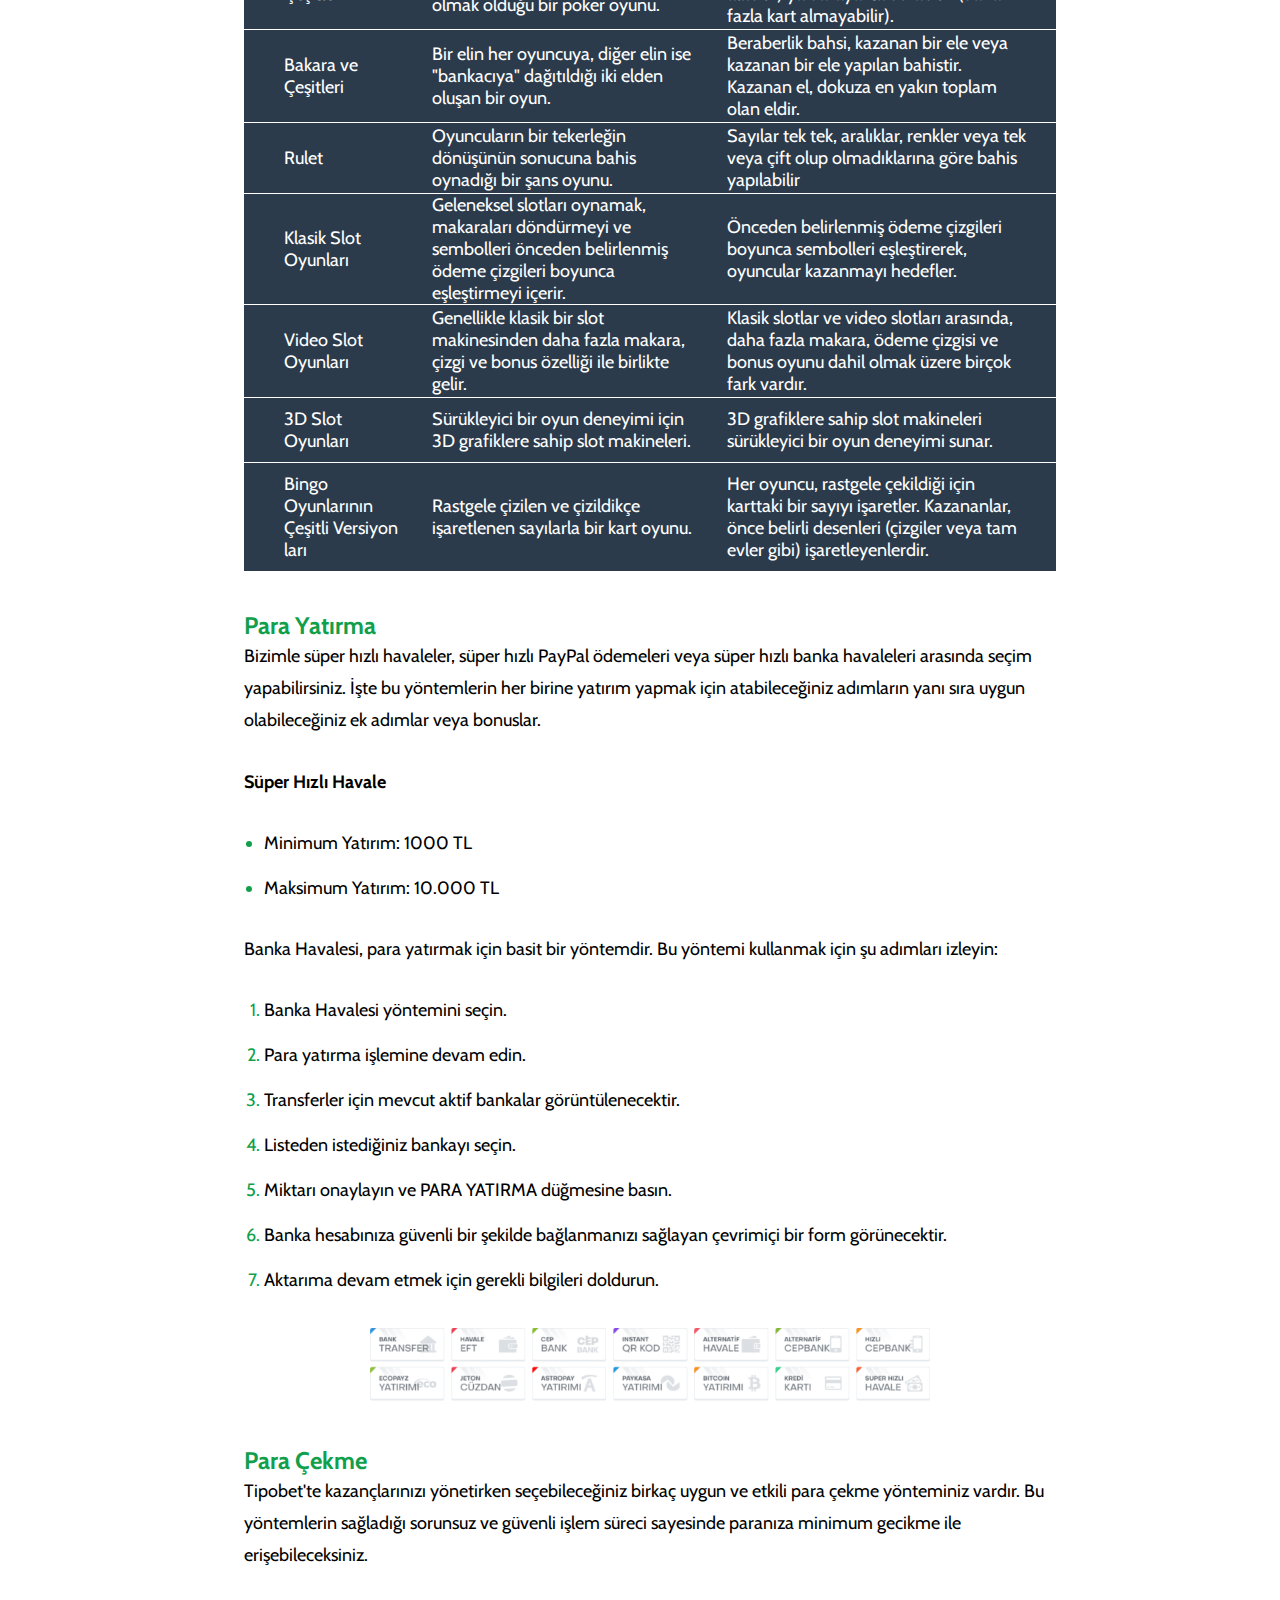
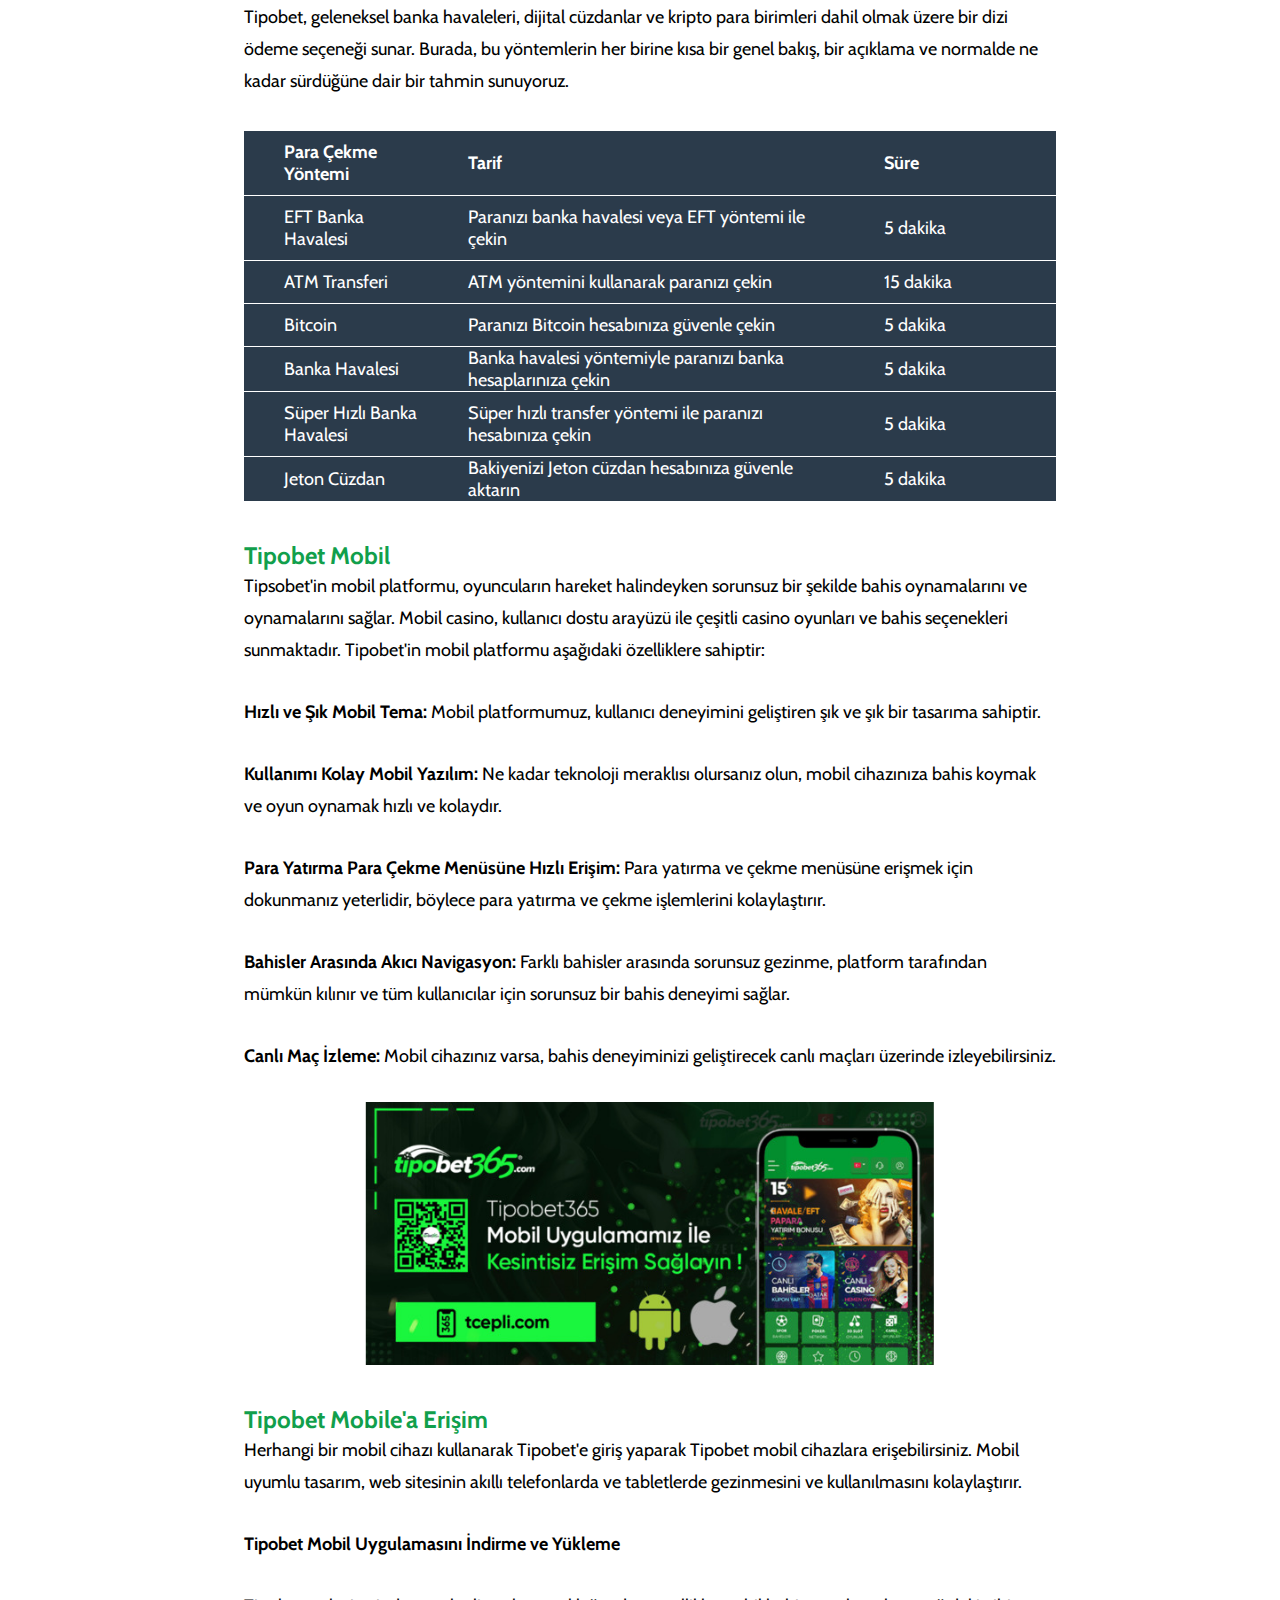
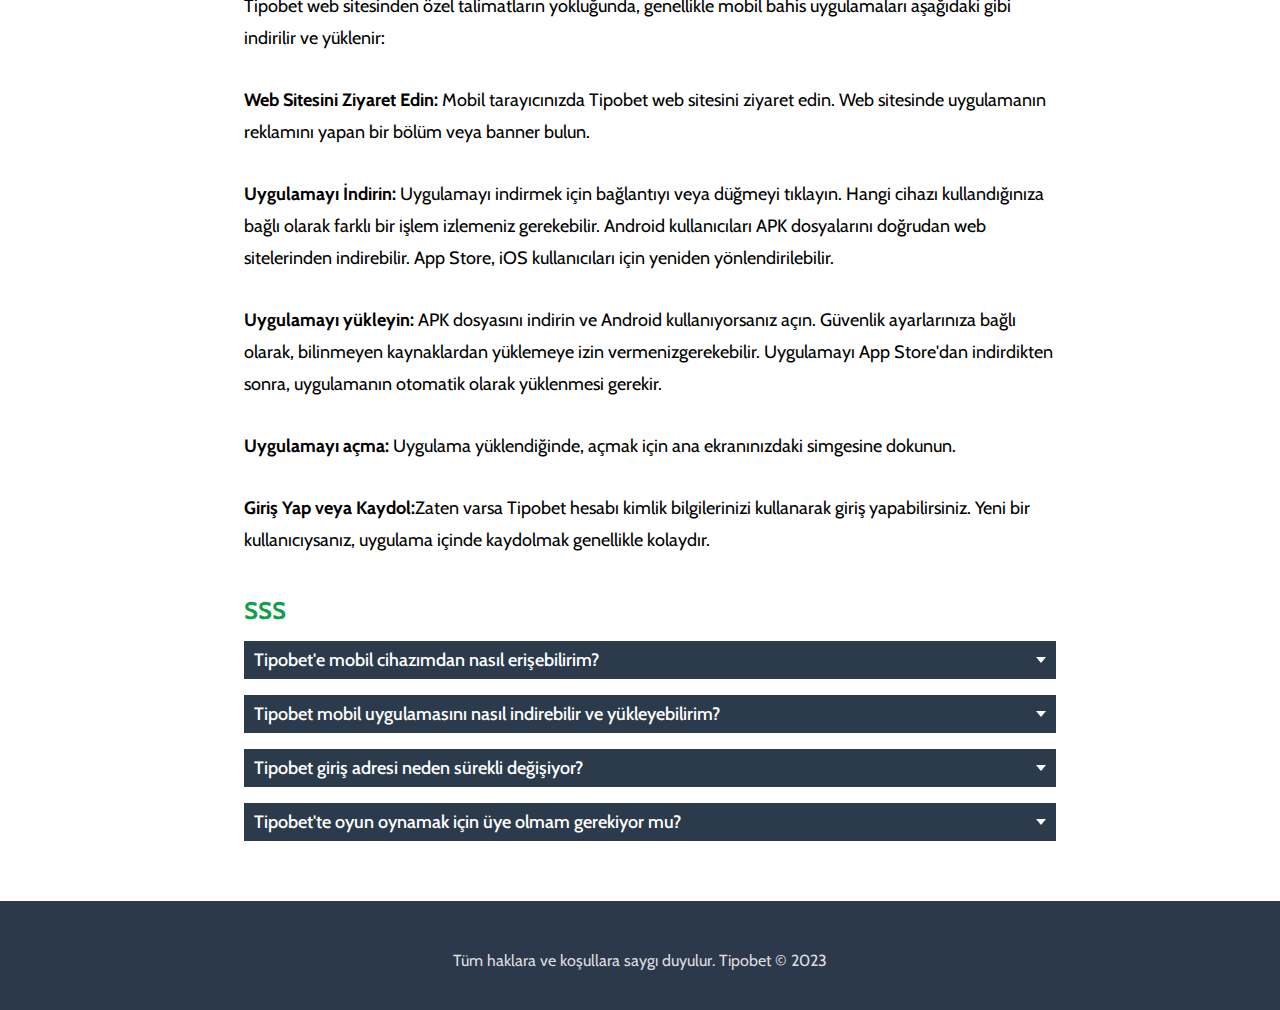
==== commit f44ae878: "added images" ====
--- a/src/index.html
+++ b/src/index.html
@@ -7,6 +7,7 @@
     <meta name="description" content="Tipobet bahis sitesinde spor bahisleri gibi popüler yanı sıra, dart, snooker gibi daha az bilinen spor dallarında da bahis yapmak mümkündür.">
     <link rel="preconnect" href="https://fonts.googleapis.com">
     <link rel="preconnect" href="https://fonts.gstatic.com" crossorigin>
+    <link rel="canonical" href="https://tipobeteyenigiris.com/">
     <link href="https://fonts.googleapis.com/css2?family=Cabin:wght@400;500;600;700&display=swap" rel="stylesheet">
     <link rel="stylesheet" href="./styles/main.css">
   </head>
@@ -27,6 +28,7 @@
     <main class="main">
       <h1 class="main-title">Tipobet Bahis Sitesi</h1>
       <p class="main__paragraph">Tipobet olarak da bilinen Tipobet365, sunduğu birçok hizmetle en önde gelen online  bahis platformlarından biridir. Platformda, sürükleyici ve ilgi çekici bir deneyim  sağlayan çeşitli kumar ve bahis hizmetleri sunulmaktadır. Spor, canlı bahis, sanal  bahis, casino oyunları, poker, slotlar, tombala ve daha fazlası üzerine bahisler  sunuyoruz. Hareket halindeyken bahis oynamayı tercih edenler platformdaki mobil uygulamayı da kullanabilirler</p>
+      <img src="images/tipobet_homepage.jpg" alt="homepage" class="tipobet_homepage">
       <p class="main__paragraph">Şirket, Tipobet365'i Curacao merkezli bir şirket olan Grace Bay B.V. adı altında  işletmektedir. Curaçao Hükümeti tarafından lisanslanan ve düzenlenen Curaçao  eGaming tarafından bir lisans ve yönetmelik verilir. GLH-OCCHKTW0708032022  lisansı Tipobet365'in çalışmasına izin verir. Yönetim organı tarafından belirlenen katı  düzenlemelere ve standartlara bağlı kalarak, platform kullanıcıları için güvenli ve  emniyetli bir kumar ortamı sağlar.</p>
       <p class="main__paragraph">Şirket, çok çeşitli bahis ve oyun hizmetlerine ek olarak kullanıcılarının bahis  deneyimini geliştirmek için çeşitli promosyonlar sunmaktadır. Kullanıcıların keyifli ve  sağlıklı bir bahis deneyimi yaşamalarını sağlamak için, platform sorumlu oyunları  destekler ve yönlendirir.</p>
       <p class="main__paragraph">Tipobet365 için kullanıcıların gizliliği ve güvenliği son derece önemlidir.  Kullanıcılarının kişisel bilgilerini gelişmiş güvenlik önlemleri ve kapsamlı bir gizlilik  politikası ile korur. Buna ek olarak, Facebook, Instagram, Twitter ve YouTube,  platform üzerinden destek kanalları olarak kullanılabilir.</p>
@@ -111,6 +113,7 @@
         <li class="list__element">Tipobet web sitesine gidin</li>
         <li class="list__element">Ana sayfadaki "Kayıt Ol" düğmesine tıklayın</li>
       </ol>
+      <img src="images/tipobet_login.png" alt="login" class="tipobet_login">
       <h3 class="main__pretitle">Kişisel Bilgilerin Sağlanması</h3>
       <p class="main__paragraph">Kayıt olmak için bazı kişisel bilgilerinizi vermeniz gerekir. Burada verdiğiniz bilgiler, hesabınızı doğrulamak ve güvenliğinizi sağlamak için çok önemlidir. Bilgilerinizin  doğruluğunu ve eksiksizliğini sağlamak için, bunları sağlamanız çok önemlidir.</p>
       <p class="main__paragraph"><strong>Kaydınızı Tamamlama</strong></p>
@@ -196,6 +199,7 @@
         <li class="list__element">buz hokeyi ve daha birçok spor</li>
       </ol>
       <p class="main__paragraph">Site, uluslararası liglerin ve turnuvaların yanı sıra yerel liglerin ve spor etkinliklerinin  de kapsamlı bir şekilde bahis yapma imkanı sunar. Kullanıcılar, maç öncesi bahislerin  yanı sıra canlı bahis seçeneğiyle maçlar sırasında da heyecanlı bahis deneyimleri  yaşayabilirler. Ayrıca, yüksek oranlar ve çeşitli bahis türleri, kullanıcılara kazançlı ve  çeşitlilik sunan bir spor bahisleri deneyimi sunar.</p>
+      <img src="images/tipobet_sport.jpg" alt="sport" class="tipobet_sport">
       <p class="main__paragraph">Tipobet üzerinde bahis yapmak için aşağıdaki adımları izleyebilirsiniz:</p>
       <ol class="main__list numbers__list">
         <li class="list__element">Tipobet hesabınıza giriş yapın.</li>
@@ -208,6 +212,7 @@
         <li class="list__element">Son olarak, kuponunuzun üzerine tıklayarak bahsi tamamlayın ve işlemi onaylayın.</li>
       </ol>
       <p class="main__paragraph">Bu adımları takip ederek kolayca Tipobet üzerinde bahis yapabilirsiniz.</p>
+      <img src="images/tipobet_games.jpg" alt="games" class="tipobet_games">
       <h3 class="main__pretitle">Tipobet Oyunları</h3>
       <p class="main__paragraph main__paragraph--first">'Casino' sekmesine tıklayarak, casino oyunlarına erişebileceksiniz. Burada çok çeşitli  oyunlar mevcuttur. Bu oyunları sadece üyeyseniz oynayabilirsiniz. Bir oyun seçmek,  oyunu nasıl oynayacağınız hakkında sizi aşağıdaki bilgilere yönlendirecektir. İşte  oynayabileceğiniz bazı oyunlar.</p>
       <div class="third__table table">
@@ -285,6 +290,7 @@
         <li class="list__element">Banka hesabınıza güvenli bir şekilde bağlanmanızı sağlayan çevrimiçi bir form görünecektir.</li>
         <li class="list__element">Aktarıma devam etmek için gerekli bilgileri doldurun.</li>
       </ol>
+      <img src="images/tipobet_payments.png" alt="payments" class="tipobet_payments">
       <h3 class="main__pretitle">Para Çekme</h3>
       <p class="main__paragraph main__paragraph--first">Tipobet'te kazançlarınızı yönetirken seçebileceğiniz birkaç uygun ve etkili para  çekme yönteminiz vardır. Bu yöntemlerin sağladığı sorunsuz ve güvenli işlem süreci  sayesinde paranıza minimum gecikme ile erişebileceksiniz.</p>
       <p class="main__paragraph">Tipobet, geleneksel banka havaleleri, dijital cüzdanlar ve kripto para birimleri dahil  olmak üzere bir dizi ödeme seçeneği sunar. Burada, bu yöntemlerin her birine kısa bir genel bakış, bir açıklama ve normalde ne kadar sürdüğüne dair bir tahmin sunuyoruz.</p>
@@ -350,6 +356,7 @@
       <p class="main__paragraph"><strong>Para Yatırma Para Çekme Menüsüne Hızlı Erişim:</strong> Para yatırma ve çekme menüsüne erişmek için dokunmanız yeterlidir, böylece para yatırma ve çekme  işlemlerini kolaylaştırır.</p>
       <p class="main__paragraph"><strong>Bahisler Arasında Akıcı Navigasyon:</strong> Farklı bahisler arasında sorunsuz gezinme,  platform tarafından mümkün kılınır ve tüm kullanıcılar için sorunsuz bir bahis deneyimi sağlar.</p>
       <p class="main__paragraph"><strong>Canlı Maç İzleme:</strong> Mobil cihazınız varsa, bahis deneyiminizi geliştirecek canlı maçları üzerinde izleyebilirsiniz.</p>
+      <img src="images/tipobet_mobile.jpg" alt="mobile" class="tipobet_mobile">
       <h3 class="main__pretitle">Tipobet Mobile'a Erişim</h3>
       <p class="main__paragraph main__paragraph--first">Herhangi bir mobil cihazı kullanarak Tipobet'e giriş yaparak Tipobet mobil cihazlara  erişebilirsiniz. Mobil uyumlu tasarım, web sitesinin akıllı telefonlarda ve tabletlerde  gezinmesini ve kullanılmasını kolaylaştırır.</p>
       <p class="main__paragraph"><strong>Tipobet Mobil Uygulamasını İndirme ve Yükleme</strong></p>
--- a/src/styles/main.css
+++ b/src/styles/main.css
@@ -460,6 +460,19 @@
   z-index: 100;
 }
 
+.tipobet_games,
+.tipobet_sport,
+.tipobet_homepage,
+.tipobet_login,
+.tipobet_mobile,
+.tipobet_payments {
+  width: 70%;
+  margin-top: 30px;
+  display: flex;
+  position: relative;
+  left: 50%;
+  transform: translateX(-50%);
+}
 @media (max-width: 1200px) {
   .footer {
 		padding: 10px 20px;
@@ -622,5 +635,14 @@
     margin-right: 16px;
     margin-bottom: 80px;
   }
-}
-
+
+  .tipobet_games,
+  .tipobet_homepage,
+  .tipobet_login,
+  .tipobet_sport,
+  .tipobet_mobile,
+  .tipobet_payments {
+    width: 100%;
+  }
+}
+
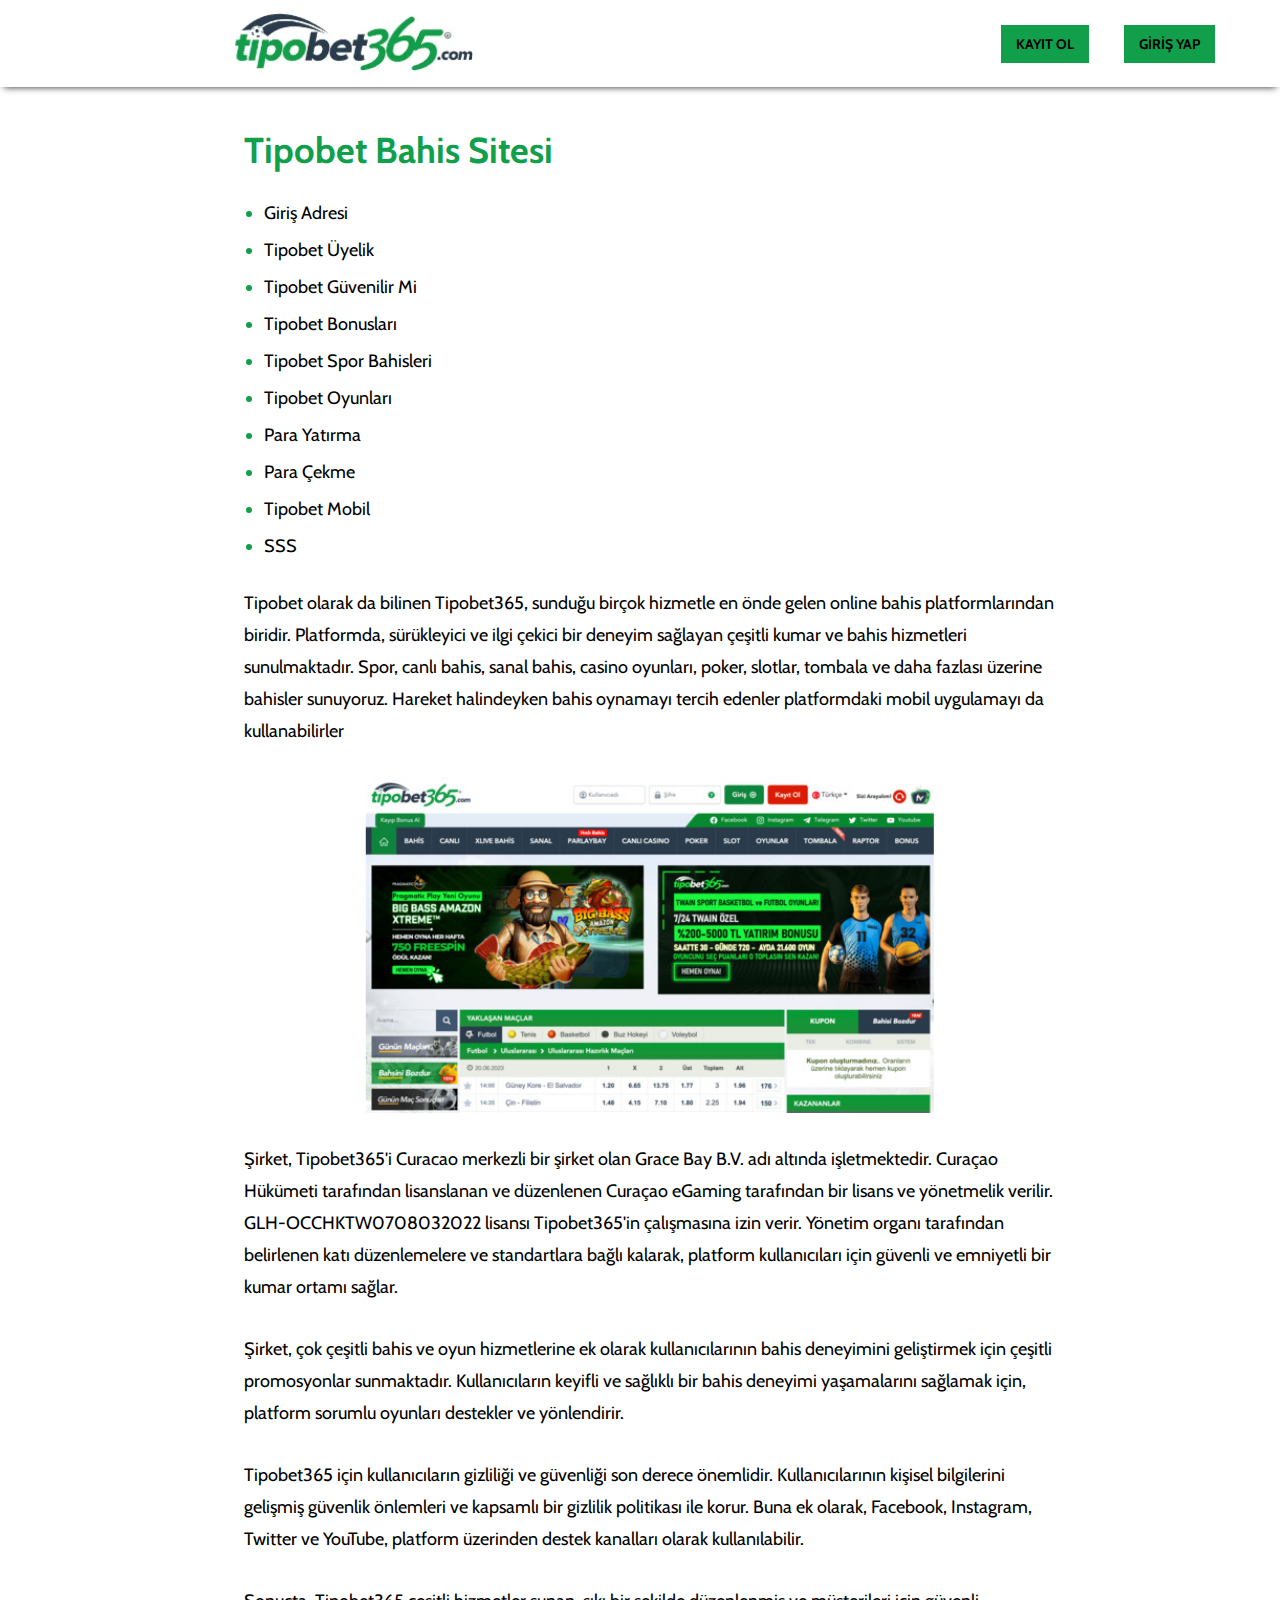
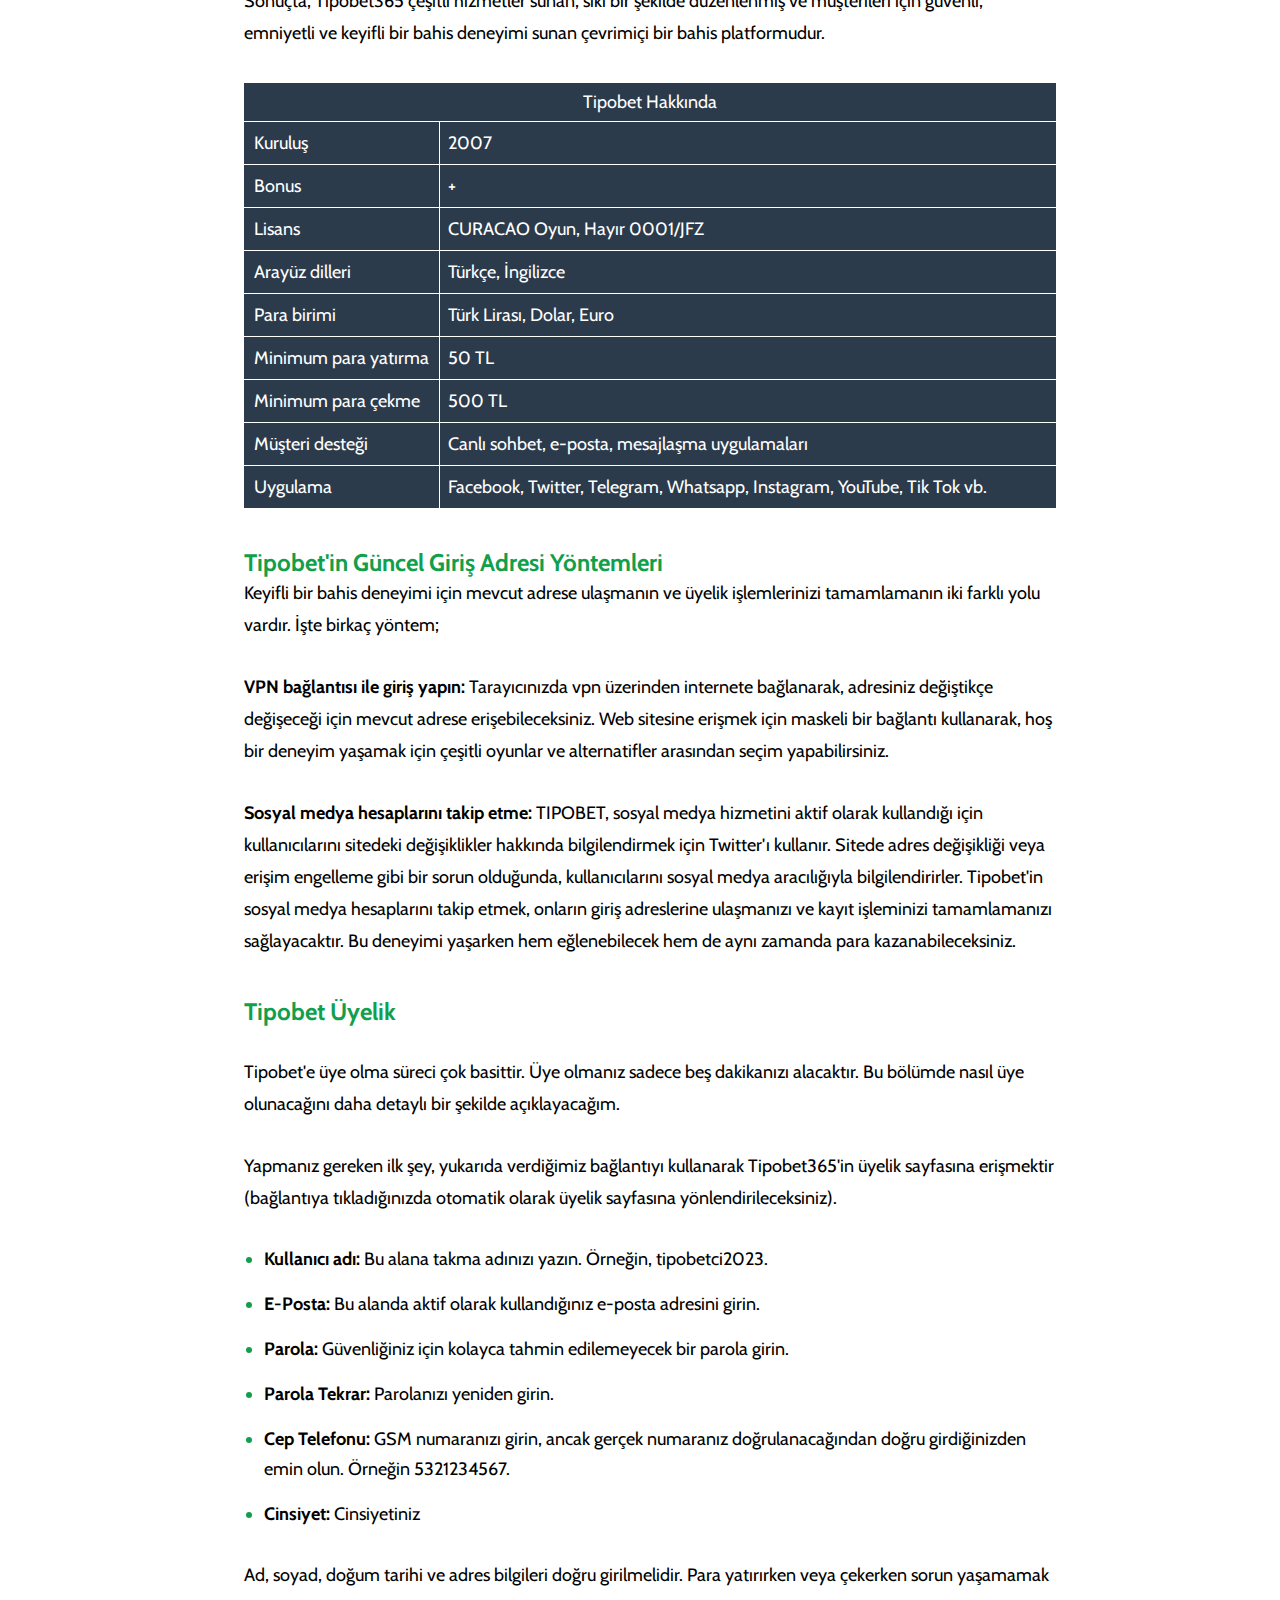
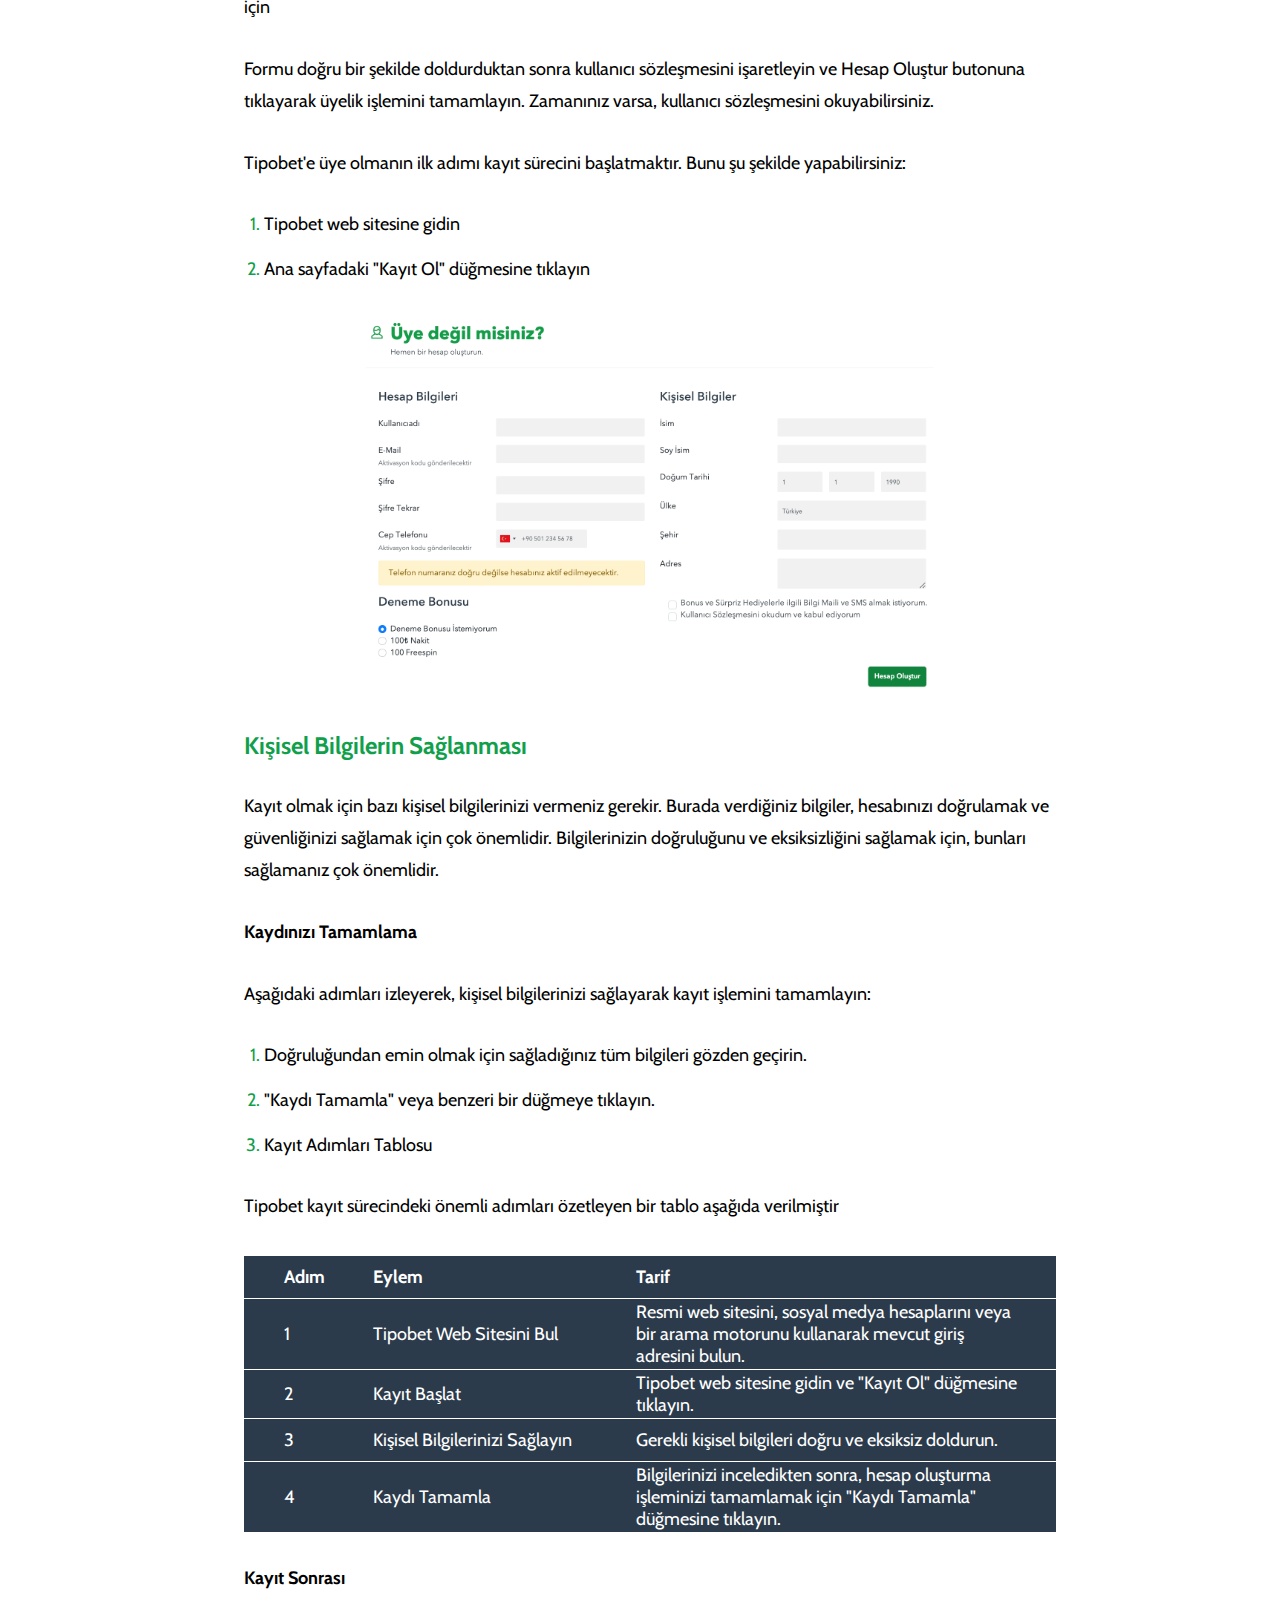
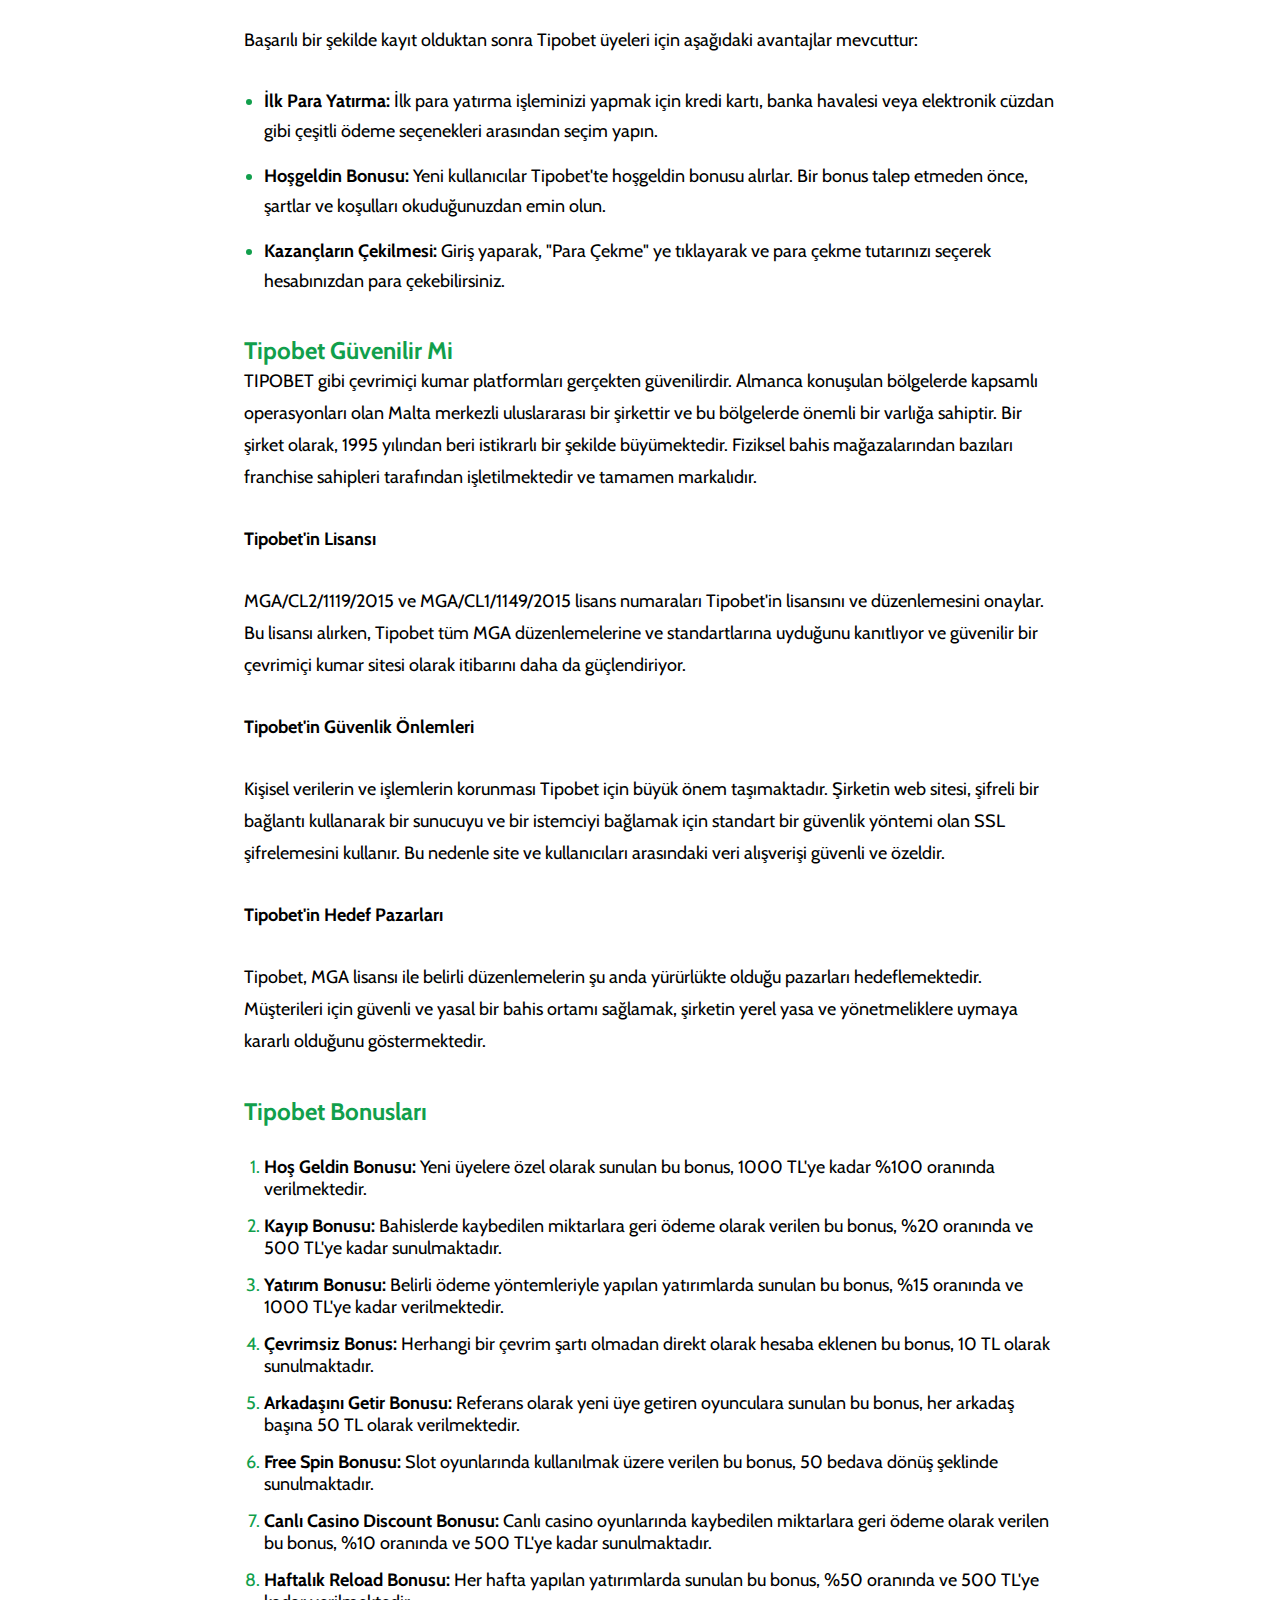
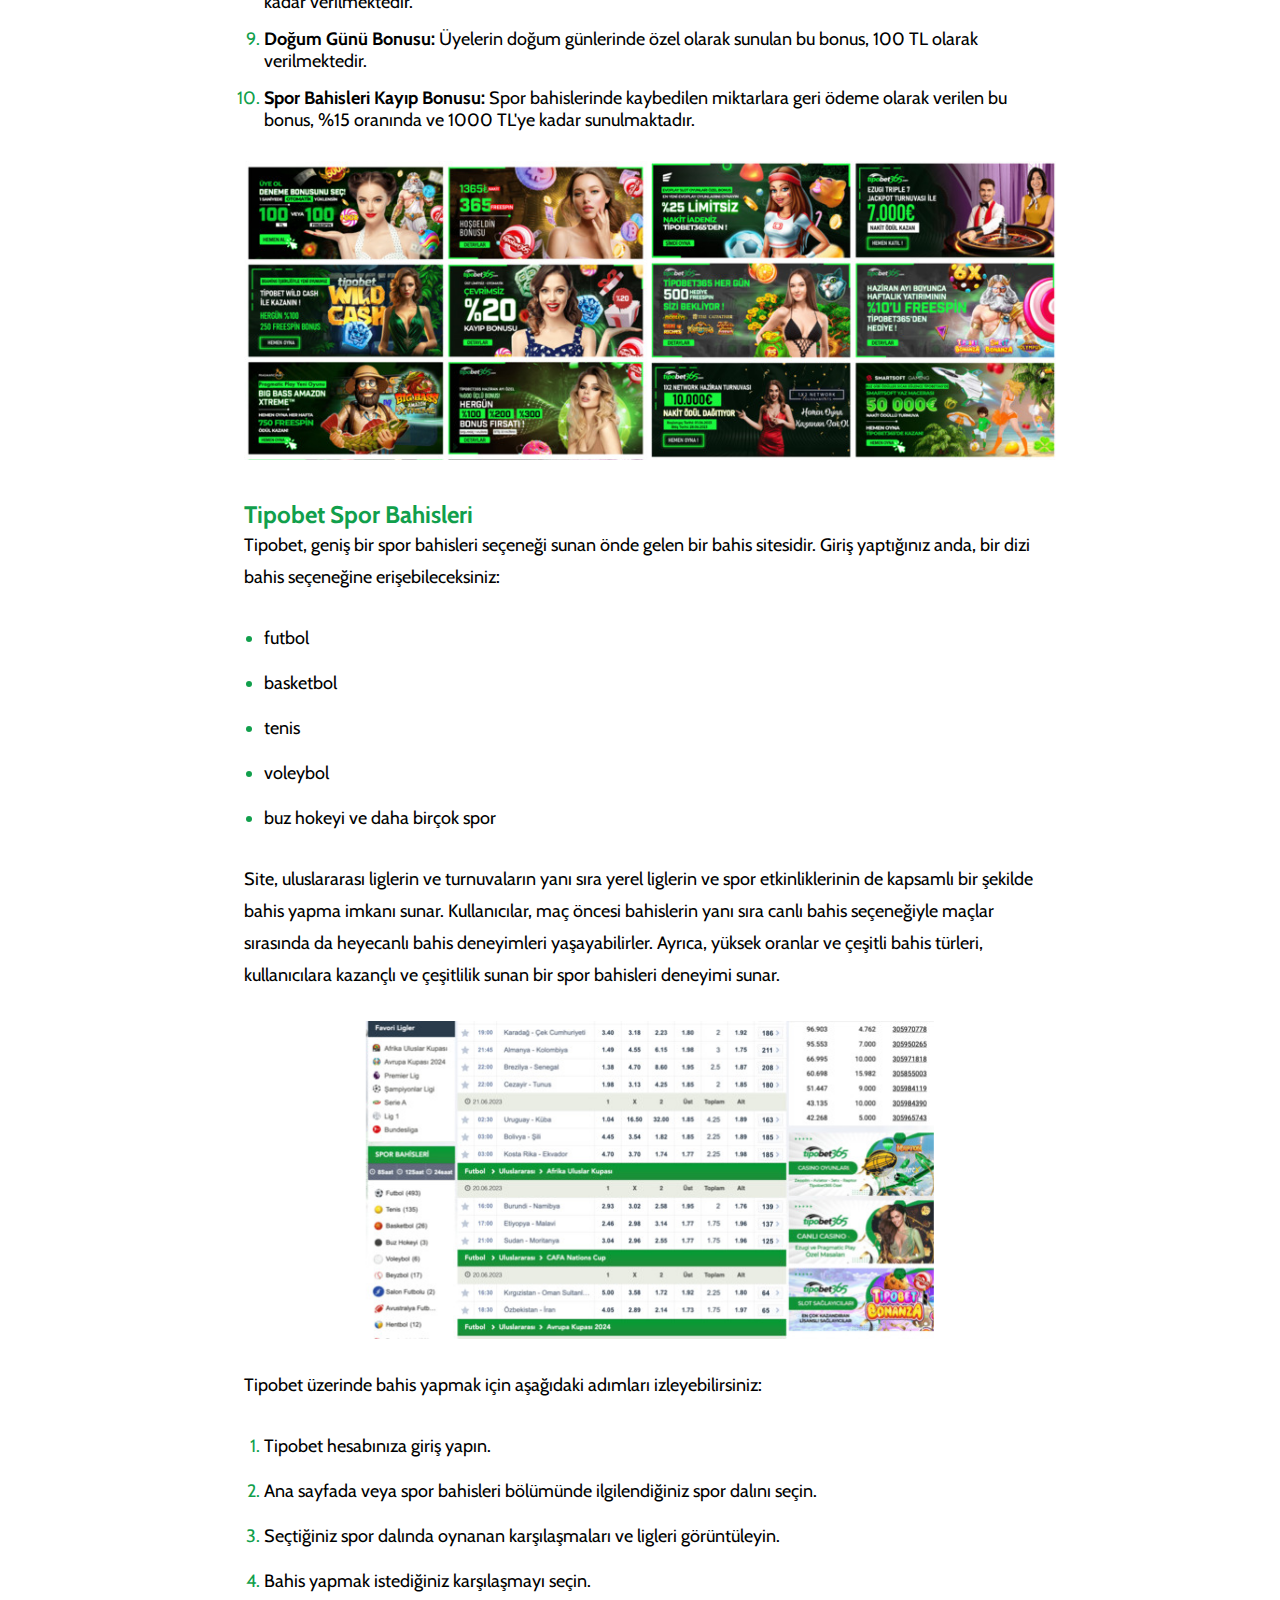
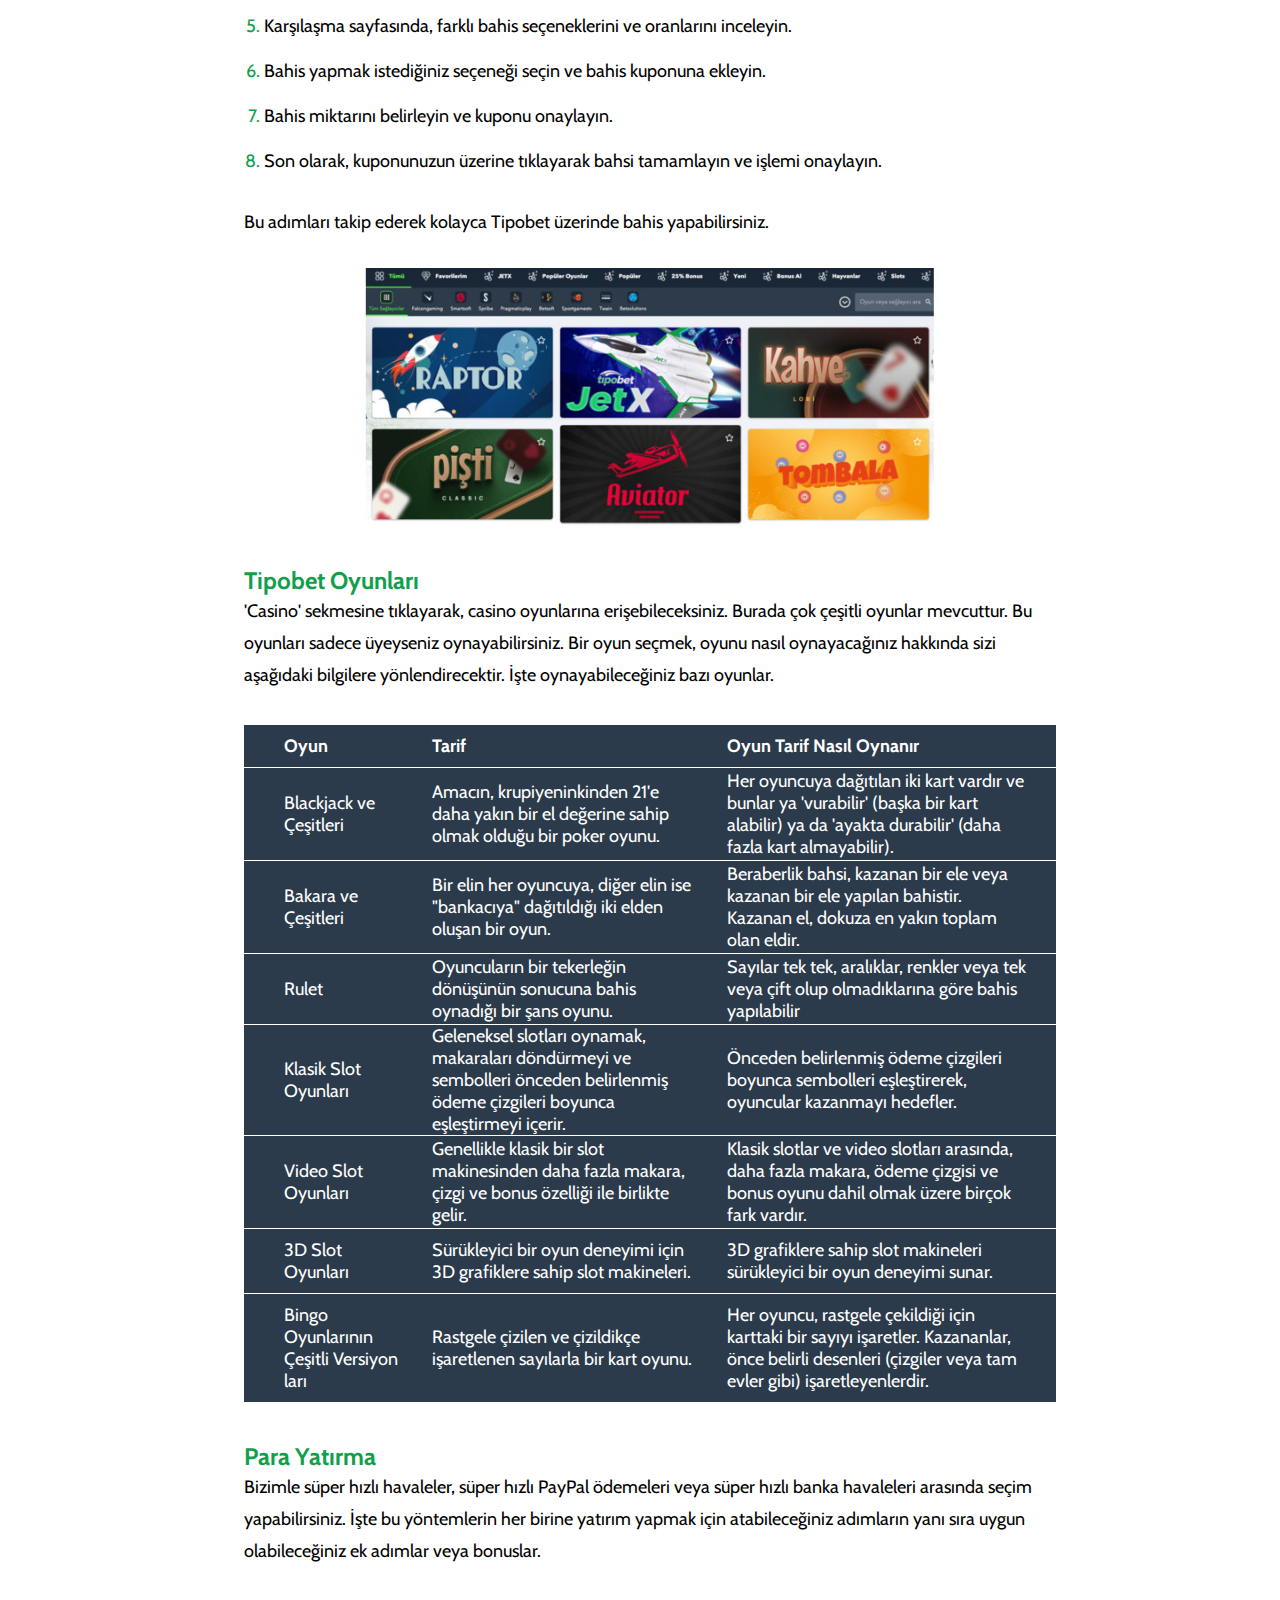
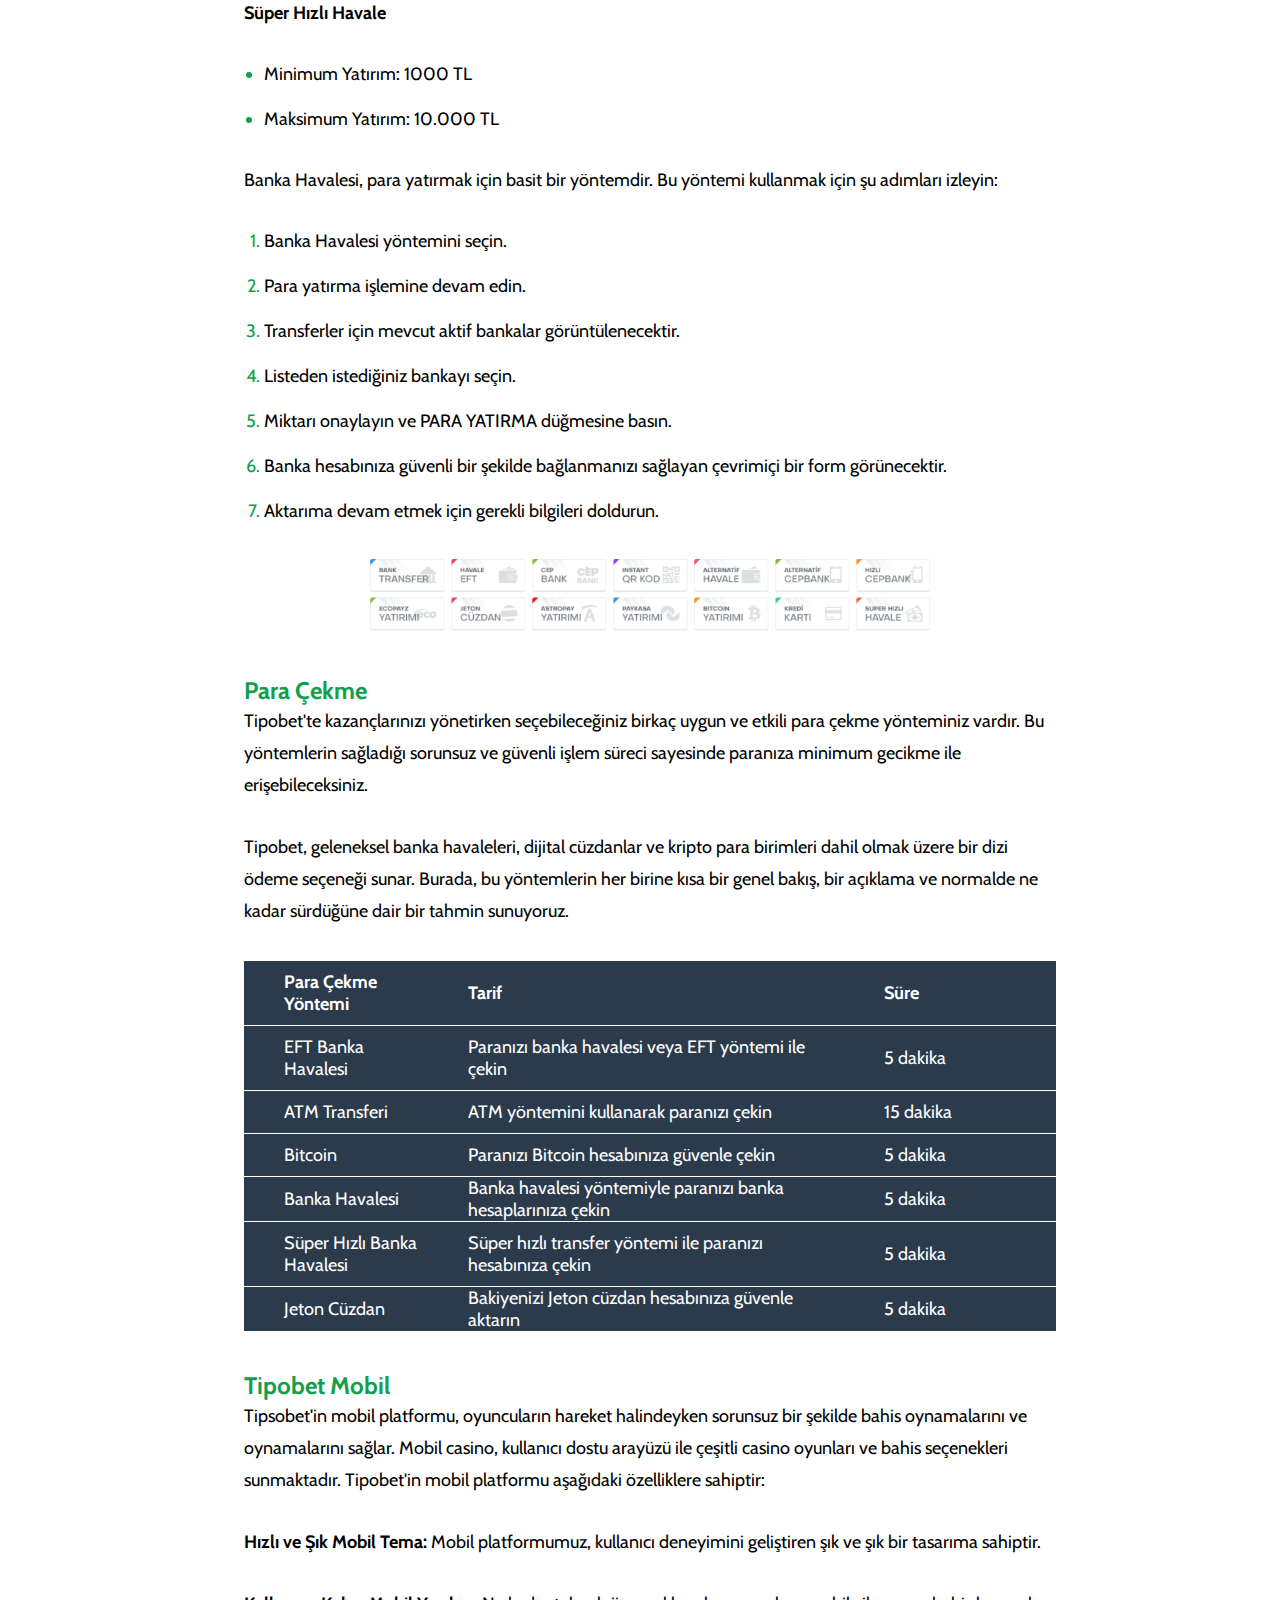
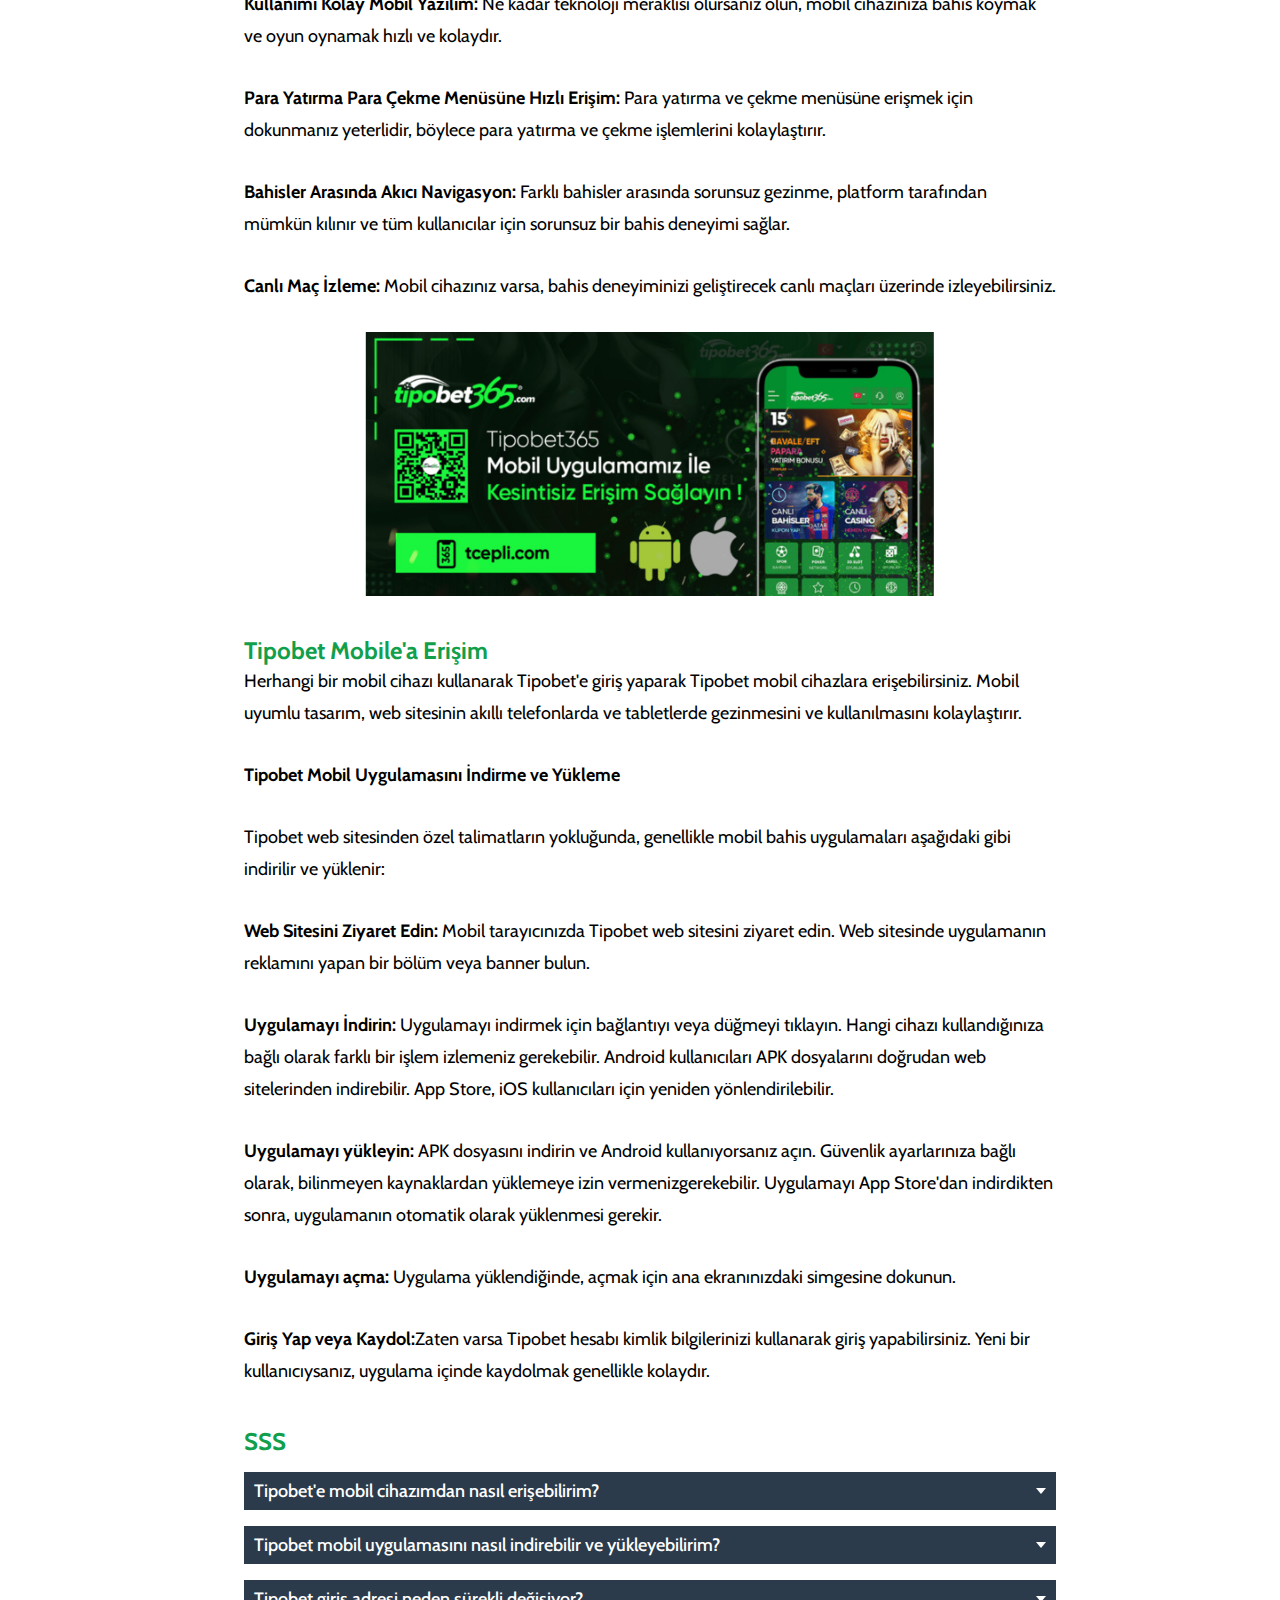
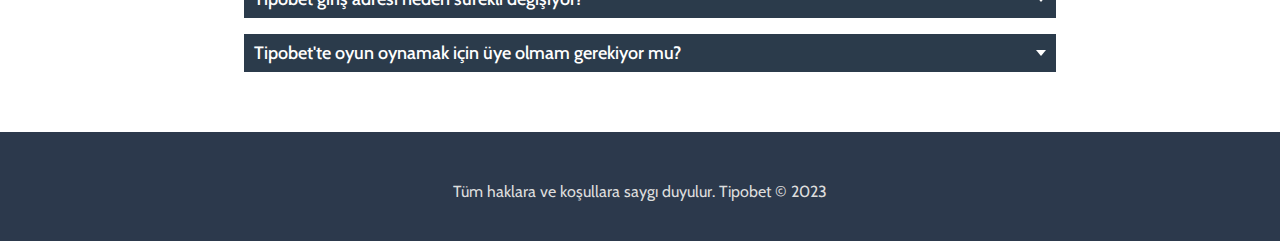
==== commit c4d84cc9: "added content navigation block" ====
--- a/src/index.html
+++ b/src/index.html
@@ -5,11 +5,12 @@
     <meta name="viewport" content="width=device-width, initial-scale=1.0">
     <title>Tipobet Hakkında - Genel Tanıtım - Canli Bahis Sitesi</title>
     <meta name="description" content="Tipobet bahis sitesinde spor bahisleri gibi popüler yanı sıra, dart, snooker gibi daha az bilinen spor dallarında da bahis yapmak mümkündür.">
+    <link rel="icon" href="./images/favicon.webp" type="image/webp">
     <link rel="preconnect" href="https://fonts.googleapis.com">
     <link rel="preconnect" href="https://fonts.gstatic.com" crossorigin>
     <link rel="canonical" href="https://tipobeteyenigiris.com/">
     <link href="https://fonts.googleapis.com/css2?family=Cabin:wght@400;500;600;700&display=swap" rel="stylesheet">
-    <link rel="stylesheet" href="./styles/main.css">
+    <link rel="stylesheet" href="./styles/style.css">
   </head>
   <body>
     <header class="bettilt-header header">
@@ -27,6 +28,22 @@
     </header>
     <main class="main">
       <h1 class="main-title">Tipobet Bahis Sitesi</h1>
+      <div class="list_titles">
+        <ul class="list_titles main__list">
+          <li><a class="list__link" href="#giris">Giriş Adresi</a></li>
+          <li><a class="list__link" href="#uyelik">Tipobet Üyelik</a></li>
+          <li><a class="list__link" href="#guvenlir">Tipobet Güvenilir Mi</a></li>
+          <li><a class="list__link" href="#bonus">Tipobet Bonusları</a></li>
+          <li><a class="list__link" href="#bahis">Tipobet Spor Bahisleri</a></li>
+          <li><a class="list__link" href="#oyunlari">Tipobet Oyunları</a></li>
+          <li><a class="list__link" href="#yatirma">Para Yatırma</a></li>
+          <li><a class="list__link" href="#cekme">Para Çekme</a></li>
+          <li><a class="list__link" href="#mobil">Tipobet Mobil</a></li>                      
+          <li><a class="list__link" href="#sss">SSS</a></li>                                           
+        </ul>
+        <label class="list_label" for="titles"></label>
+      </div>
+
       <p class="main__paragraph">Tipobet olarak da bilinen Tipobet365, sunduğu birçok hizmetle en önde gelen online  bahis platformlarından biridir. Platformda, sürükleyici ve ilgi çekici bir deneyim  sağlayan çeşitli kumar ve bahis hizmetleri sunulmaktadır. Spor, canlı bahis, sanal  bahis, casino oyunları, poker, slotlar, tombala ve daha fazlası üzerine bahisler  sunuyoruz. Hareket halindeyken bahis oynamayı tercih edenler platformdaki mobil uygulamayı da kullanabilirler</p>
       <img src="images/tipobet_homepage.jpg" alt="homepage" class="tipobet_homepage">
       <p class="main__paragraph">Şirket, Tipobet365'i Curacao merkezli bir şirket olan Grace Bay B.V. adı altında  işletmektedir. Curaçao Hükümeti tarafından lisanslanan ve düzenlenen Curaçao  eGaming tarafından bir lisans ve yönetmelik verilir. GLH-OCCHKTW0708032022  lisansı Tipobet365'in çalışmasına izin verir. Yönetim organı tarafından belirlenen katı  düzenlemelere ve standartlara bağlı kalarak, platform kullanıcıları için güvenli ve  emniyetli bir kumar ortamı sağlar.</p>
@@ -91,11 +108,11 @@
           <p class="table-description">Facebook, Twitter, Telegram, Whatsapp, Instagram, YouTube, Tik Tok vb.</p>
         </div>
       </div>
-      <h3 class="main__pretitle">Tipobet'in Güncel Giriş Adresi Yöntemleri</h3>
+      <h3 class="main__pretitle" id="giris">Tipobet'in Güncel Giriş Adresi Yöntemleri</h3>
       <p class="main__paragraph main__paragraph--first">Keyifli bir bahis deneyimi için mevcut adrese ulaşmanın ve üyelik işlemlerinizi tamamlamanın iki farklı yolu vardır. İşte birkaç yöntem;</p>
       <p class="main__paragraph"><strong>VPN bağlantısı ile giriş yapın:</strong> Tarayıcınızda vpn üzerinden internete bağlanarak, adresiniz değiştikçe değişeceği için mevcut adrese erişebileceksiniz. Web sitesine  erişmek için maskeli bir bağlantı kullanarak, hoş bir deneyim yaşamak için çeşitli  oyunlar ve alternatifler arasından seçim yapabilirsiniz.</p>
       <p class="main__paragraph"><strong>Sosyal medya hesaplarını takip etme:</strong>  TIPOBET, sosyal medya hizmetini aktif  olarak kullandığı için kullanıcılarını sitedeki değişiklikler hakkında bilgilendirmek için  Twitter'ı kullanır. Sitede adres değişikliği veya erişim engelleme gibi bir sorun  olduğunda, kullanıcılarını sosyal medya aracılığıyla bilgilendirirler. Tipobet'in sosyal  medya hesaplarını takip etmek, onların giriş adreslerine ulaşmanızı ve kayıt işleminizi tamamlamanızı sağlayacaktır. Bu deneyimi yaşarken hem eğlenebilecek hem de aynı zamanda para kazanabileceksiniz.</p>
-      <h3 class="main__pretitle">Tipobet Üyelik</h3>
+      <h3 class="main__pretitle" id="uyelik">Tipobet Üyelik</h3>
       <p class="main__paragraph">Tipobet'e üye olma süreci çok basittir. Üye olmanız sadece beş dakikanızı alacaktır. Bu bölümde nasıl üye olunacağını daha detaylı bir şekilde açıklayacağım.</p>
       <p class="main__paragraph">Yapmanız gereken ilk şey, yukarıda verdiğimiz bağlantıyı kullanarak Tipobet365'in  üyelik sayfasına erişmektir (bağlantıya tıkladığınızda otomatik olarak üyelik sayfasına yönlendirileceksiniz).</p>
       <ol class="main__list">
@@ -168,7 +185,7 @@
         <li class="list__element"><strong>Hoşgeldin Bonusu:</strong> Yeni kullanıcılar Tipobet'te hoşgeldin bonusu alırlar. Bir bonus talep etmeden önce, şartlar ve koşulları okuduğunuzdan emin olun.</li>
         <li class="list__element"><strong>Kazançların Çekilmesi:</strong> Giriş yaparak, "Para Çekme" ye tıklayarak ve para  çekme tutarınızı seçerek hesabınızdan para çekebilirsiniz.</li>
       </ol>
-      <h3 class="main__pretitle">Tipobet Güvenilir Mi</h3>
+      <h3 class="main__pretitle" id="guvenlir">Tipobet Güvenilir Mi</h3>
       <p class="main__paragraph main__paragraph--first">TIPOBET gibi çevrimiçi kumar platformları gerçekten güvenilirdir. Almanca konuşulan  bölgelerde kapsamlı operasyonları olan Malta merkezli uluslararası bir şirkettir ve bu  bölgelerde önemli bir varlığa sahiptir. Bir şirket olarak, 1995 yılından beri istikrarlı bir  şekilde büyümektedir. Fiziksel bahis mağazalarından bazıları franchise sahipleri  tarafından işletilmektedir ve tamamen markalıdır.</p>
       <p class="main__paragraph"><strong>Tipobet'in Lisansı</strong></p>
       <p class="main__paragraph">MGA/CL2/1119/2015 ve MGA/CL1/1149/2015 lisans numaraları Tipobet'in lisansını ve  düzenlemesini onaylar. Bu lisansı alırken, Tipobet tüm MGA düzenlemelerine ve  standartlarına uyduğunu kanıtlıyor ve güvenilir bir çevrimiçi kumar sitesi olarak  itibarını daha da güçlendiriyor.</p>
@@ -176,7 +193,7 @@
       <p class="main__paragraph">Kişisel verilerin ve işlemlerin korunması Tipobet için büyük önem taşımaktadır.  Şirketin web sitesi, şifreli bir bağlantı kullanarak bir sunucuyu ve bir istemciyi  bağlamak için standart bir güvenlik yöntemi olan SSL şifrelemesini kullanır. Bu  nedenle site ve kullanıcıları arasındaki veri alışverişi güvenli ve özeldir.</p>
       <p class="main__paragraph"><strong>Tipobet'in Hedef Pazarları</strong></p>
       <p class="main__paragraph">Tipobet, MGA lisansı ile belirli düzenlemelerin şu anda yürürlükte olduğu pazarları  hedeflemektedir. Müşterileri için güvenli ve yasal bir bahis ortamı sağlamak, şirketin  yerel yasa ve yönetmeliklere uymaya kararlı olduğunu göstermektedir.</p>
-      <h3 class="main__pretitle">Tipobet Bonusları</h3>
+      <h3 class="main__pretitle" id="bonus">Tipobet Bonusları</h3>
       <ol class="main__list numbers__list">
         <li><strong>Hoş Geldin Bonusu:</strong> Yeni üyelere özel olarak sunulan bu bonus, 1000 TL'ye kadar %100 oranında verilmektedir.</li>
         <li><strong>Kayıp Bonusu:</strong> Bahislerde kaybedilen miktarlara geri ödeme olarak verilen bu bonus, %20 oranında ve 500 TL'ye kadar sunulmaktadır.</li>
@@ -189,7 +206,11 @@
         <li><strong>Doğum Günü Bonusu:</strong> Üyelerin doğum günlerinde özel olarak sunulan bu bonus, 100 TL olarak verilmektedir.</li>
         <li><strong>Spor Bahisleri Kayıp Bonusu:</strong> Spor bahislerinde kaybedilen miktarlara geri ödeme olarak verilen bu bonus, %15 oranında ve 1000 TL'ye kadar sunulmaktadır.</li>
       </ol>
-      <h3 class="main__pretitle">Tipobet Spor Bahisleri</h3>
+      <div class="bonus__images">
+        <img src="images/tipobet_bonus1.jpg" alt="bonus" class="bonus__image">
+        <img src="images/tipobet_bonus2.jpg" alt="bonus" class="bonus__image">
+      </div>
+      <h3 class="main__pretitle" id="bahis">Tipobet Spor Bahisleri</h3>
       <p class="main__paragraph main__paragraph--first">Tipobet, geniş bir spor bahisleri seçeneği sunan önde gelen bir bahis sitesidir. Giriş  yaptığınız anda, bir dizi bahis seçeneğine erişebileceksiniz:</p>
       <ol class="main__list">
         <li class="list__element">futbol</li>
@@ -213,7 +234,7 @@
       </ol>
       <p class="main__paragraph">Bu adımları takip ederek kolayca Tipobet üzerinde bahis yapabilirsiniz.</p>
       <img src="images/tipobet_games.jpg" alt="games" class="tipobet_games">
-      <h3 class="main__pretitle">Tipobet Oyunları</h3>
+      <h3 class="main__pretitle" id="oyunlari">Tipobet Oyunları</h3>
       <p class="main__paragraph main__paragraph--first">'Casino' sekmesine tıklayarak, casino oyunlarına erişebileceksiniz. Burada çok çeşitli  oyunlar mevcuttur. Bu oyunları sadece üyeyseniz oynayabilirsiniz. Bir oyun seçmek,  oyunu nasıl oynayacağınız hakkında sizi aşağıdaki bilgilere yönlendirecektir. İşte  oynayabileceğiniz bazı oyunlar.</p>
       <div class="third__table table">
         <div class="third__table-row">
@@ -273,7 +294,7 @@
           <p class="table-description third-table-description">Her oyuncu, rastgele çekildiği için karttaki bir sayıyı işaretler. Kazananlar, önce belirli desenleri (çizgiler veya tam evler gibi) işaretleyenlerdir.</p>
         </div>
       </div>
-      <h3 class="main__pretitle">Para Yatırma</h3>
+      <h3 class="main__pretitle" id="yatirma">Para Yatırma</h3>
       <p class="main__paragraph main__paragraph--first">Bizimle süper hızlı havaleler, süper hızlı PayPal ödemeleri veya süper hızlı banka havaleleri arasında seçim yapabilirsiniz. İşte bu yöntemlerin her birine yatırım yapmak için atabileceğiniz adımların yanı sıra uygun olabileceğiniz ek adımlar veya bonuslar.</p>
       <p class="main__paragraph"><strong>Süper Hızlı Havale</strong></p>
       <ol class="main__list">
@@ -291,7 +312,7 @@
         <li class="list__element">Aktarıma devam etmek için gerekli bilgileri doldurun.</li>
       </ol>
       <img src="images/tipobet_payments.png" alt="payments" class="tipobet_payments">
-      <h3 class="main__pretitle">Para Çekme</h3>
+      <h3 class="main__pretitle" id="cekme">Para Çekme</h3>
       <p class="main__paragraph main__paragraph--first">Tipobet'te kazançlarınızı yönetirken seçebileceğiniz birkaç uygun ve etkili para  çekme yönteminiz vardır. Bu yöntemlerin sağladığı sorunsuz ve güvenli işlem süreci  sayesinde paranıza minimum gecikme ile erişebileceksiniz.</p>
       <p class="main__paragraph">Tipobet, geleneksel banka havaleleri, dijital cüzdanlar ve kripto para birimleri dahil  olmak üzere bir dizi ödeme seçeneği sunar. Burada, bu yöntemlerin her birine kısa bir genel bakış, bir açıklama ve normalde ne kadar sürdüğüne dair bir tahmin sunuyoruz.</p>
       <div class="fourth__table table">
@@ -345,7 +366,7 @@
           <p class="table-description fourth-table-description">5 dakika</p>
         </div>
       </div>
-      <h3 class="main__pretitle">Tipobet Mobil</h3>
+      <h3 class="main__pretitle" id="mobil">Tipobet Mobil</h3>
       <p class="main__paragraph main__paragraph--first">Tipsobet'in mobil platformu, oyuncuların hareket halindeyken sorunsuz bir şekilde 
         bahis oynamalarını ve oynamalarını sağlar. Mobil casino, kullanıcı dostu arayüzü ile 
         çeşitli casino oyunları ve bahis seçenekleri sunmaktadır. Tipobet'in mobil platformu 
@@ -366,7 +387,7 @@
       <p class="main__paragraph"><strong>Uygulamayı yükleyin:</strong> APK dosyasını indirin ve Android kullanıyorsanız açın. Güvenlik ayarlarınıza bağlı olarak, bilinmeyen kaynaklardan yüklemeye izin vermenizgerekebilir. Uygulamayı App Store'dan indirdikten sonra, uygulamanın otomatik olarak yüklenmesi gerekir.</p>
       <p class="main__paragraph"><strong>Uygulamayı açma:</strong> Uygulama yüklendiğinde, açmak için ana ekranınızdaki simgesine dokunun.</p>
       <p class="main__paragraph"><strong>Giriş Yap veya Kaydol:</strong>Zaten varsa Tipobet hesabı kimlik bilgilerinizi kullanarak  giriş yapabilirsiniz. Yeni bir kullanıcıysanız, uygulama içinde kaydolmak genellikle kolaydır.</p>
-      <h3 class="main__pretitle">SSS</h3>
+      <h3 class="main__pretitle" id="sss">SSS</h3>
       <div class="dropdown">
         <div class="select">
           <span class="selected">Tipobet'e mobil cihazımdan nasıl erişebilirim?</span>
--- a/src/styles/style.css
+++ b/src/styles/style.css
@@ -0,0 +1,673 @@
+* {
+  box-sizing: border-box;
+  scroll-behavior: smooth;
+}
+
+html,
+h1,
+body,
+h2,
+h3,
+h4,
+h5,
+h6,
+table,
+tr,
+td,
+th,
+ol,
+button,
+p,
+a,
+ul,
+li,
+img {
+  margin: 0;
+  padding: 0;
+}
+
+body {
+  font-family: 'Cabin', sans-serif;
+}
+
+
+.header {
+	position: fixed;
+  top: 0;
+  left: 0;
+  right: 0;
+	display: flex;
+	align-items: center;
+	justify-content: space-between;
+	background-color: white;
+	padding: 10px calc((100% - 1170px) / 2);
+	z-index: 25;
+  -webkit-box-shadow: 0 4px 6px -6px #222;
+  -moz-box-shadow: 0 4px 6px -6px #222;
+  box-shadow: 0 4px 7px -4px #222;
+}
+
+.header__logo {
+	min-width: 170px;
+	width: 100%;
+	max-height: 78px;
+	color: #fff;
+  text-align: center;
+  display: flex;
+	align-items: center;
+	justify-content: center;
+  width: 100%;
+}
+
+
+.header__menu {
+	position: relative;
+	width: 100%;
+}
+
+.header__logo-image {
+	width: 250px;
+}
+
+.header__menu ul {
+	width: 100%;
+	list-style: none;
+	display: flex;
+	align-items: center;
+	justify-content: flex-end;
+	flex-wrap: wrap;
+	margin-bottom: -20px;
+}
+
+.header__menu ul li:first-child {
+	margin-left: 0;
+}
+
+.header__menu ul li a {
+	background-color: #119F4C;
+}
+
+.header__menu ul li a,
+.header__menu ul li span {
+	font-size: 14px;
+	padding: 10px 15px;
+	color: black;
+	text-decoration: none;
+	font-weight: 700;
+	text-transform: uppercase;
+}
+
+.header__menu ul li a:hover,
+.header__menu ul li span:hover {
+	color: #affc80;
+}
+
+.header__menu ul li.current-menu-item span {
+	color: #affc80;
+}
+
+.header__menu ul li {
+	position: relative;
+	margin: 0 10px 20px;
+}
+
+.main {
+	margin-top: 128px;
+  margin-bottom: 60px;
+	margin-left: 244px;
+	margin-right: 224px;
+}
+
+.main-title {
+	font-size: 36px;
+  color: #119F4C;
+	font-weight: 700;
+}
+
+.main__pretitle {
+	font-size: 1.5em;
+	margin-top: 40px;
+  color: #119F4C;
+}
+
+.main__paragraph {
+	line-height: 32px;
+	margin-top: 30px;
+	font-size: 18px;
+}
+
+.main__paragraph--first {
+	margin-top: 0;
+}
+
+.table {
+  display: flex;
+  flex-direction: column;
+  background-color: #2B3B4B;
+  color: white;
+  margin-top: 34px;
+	overflow: auto;
+}
+
+.table-row:last-of-type {
+	border-bottom: none;
+}
+
+.table-row {
+	min-width: 680px;
+  display: flex;
+  align-items: center;
+  font-weight: 400;
+  border-bottom: 1px solid #fff;
+}
+
+.table-title {
+  padding: 8px 0;
+  padding-left: 10px;
+	width: 200px;
+  font-size: 18px;
+}
+
+.first-table-title {
+  width: 195px;
+}
+
+.table-title-container {
+  border-right: 1px solid #fff;
+  padding: 2px 0;
+}
+
+.table-description {
+  padding-left: 8px;
+  font-size: 18px;
+  padding-right: 10px;
+  font-weight: 400;
+}
+
+.table-title-row {
+  display: flex;
+  justify-content: center;
+  align-items: center;
+}
+
+.table-title-description {
+  padding: 8px 0;
+  font-size: 18px;
+}
+
+.main__list {
+  margin-left: 20px;
+  margin-top: 30px;
+  display: flex;
+  flex-direction: column;
+  font-size: 18px;
+  gap: 15px;
+  list-style-type: disc;
+}
+
+.list__element {
+  font-size: 18px;
+  line-height: 30px;
+}
+
+li::marker {
+  color: #119F4C;
+}
+
+.numbers__list {
+  list-style-type: auto;
+}
+
+.second__table, .third__table, .fourth__table {
+	overflow: auto;
+}
+
+.second-table-title, .third-table-title, .fourth-table-title {
+  width: 140px;
+}
+
+.second__table-row, .third__table-row, .fourth__table-row {
+  display: flex;
+	justify-content: space-between;
+  min-width: 630px;
+  padding: 0 30px;
+  align-items: center;
+  font-weight: 400;
+  border-bottom: 1px solid #fff;
+}
+
+.second__table-row:last-of-type, .third__table-row:last-of-type, .fourth__table-row:last-of-type {
+	border-bottom: none;
+}
+
+.second__table-title, .third__table-title, .fourth__table-title {
+  padding: 8px 0;
+  padding-left: 10px;
+}
+
+.second__table-title-container, .third__table-title-container,  .fourth__table-title-container {
+  padding: 2px 0;
+  width: 60px;
+  font-weight: 600;
+  border-right: 1px solid #fff;
+}
+
+.second__table-description, .third__table-description, .fourth__table-description {
+  padding-left: 8px;
+  padding-right: 10px;
+  font-weight: 400;
+}
+
+.second-table-description{
+  width: 390px;
+  padding: 2px 0;
+}
+
+.third-table-description {
+  width: 330px;
+  padding: 2px 0;
+}
+
+.third-table-description {
+  padding: 2px 0;
+  width: 330px;
+}
+
+.second__table-row--first, .third__table-row--first, .fourth__table-row--first {
+  background-color: #ddd;
+  padding: 13px 0;
+  width: 100%;
+}
+
+.second__table-with-header-row, .third__table-with-header-row, .fourth__table-with-header-row {
+  justify-content: space-between;
+  min-width: 620px;
+}
+
+.second__table-with-header-description, .third__table-with-header-description, .fourth__table-with-header-description {
+  width: 230px;
+}
+
+.second__table-with-header-row--first, .third__table-with-header-row--first, .fourth__table-with-header-row--first {
+  background-color: #ddd;
+}
+
+.second__table-with-header-title-container, .third__table-with-header-title-container, .fourth__table-with-header-title-container {
+  border-right: none;
+  width: auto;
+}
+
+.second__table-title-container, .third__table-title-container, .fourth__table-title-container {
+  border-right: none;
+}
+
+.fourth__table-title-container {
+  width: 150px;
+}
+.second__table-description--with-width {
+  width: 240px;
+}
+
+.third__table-description--with-width {
+  width: 310px;
+}
+
+.fourth__table-description--with-width {
+  width: 380px;
+}
+
+.second-table-title-container, .third-table-title-container, .fourth-table-title-container {
+  border-right: none;
+}
+
+.second-table-title {
+  width: 60px;
+}
+
+.third-table-title, .third__table-title-container {
+  width: 130px;
+}
+
+.fourth-table-title {
+  width: 150px;
+}
+
+.second__table-row, .third__table-row {
+  width: auto;
+  gap: 20px;
+  min-width: 650px;
+}
+
+.fourth-table-description {
+  width:  150px;
+}
+
+.select {
+	background:#2B3B4B;
+  color: #fff;
+  display: flex;
+  justify-content: space-between;
+  align-items: center;
+  border: 2px #2B3B4B solid;
+  padding: 6px 8px;
+  cursor: pointer;
+}
+
+.selected {
+  font-size: 18px;
+  font-weight: 500;
+	color: white;
+}
+
+.select-clicked {
+  border: 1px #FFD60E solid;
+  border-bottom: none;
+}
+
+.caret {
+  width: 0;
+  height: 0;
+  border-left: 5px solid transparent;
+  border-right: 5px solid transparent;
+  border-top: 6px solid #fff;
+  transition: 0.3s;
+}
+
+
+.caret-rotate {
+  transform: rotate(180deg);
+}
+
+.dropdown {
+  min-width: 15em;
+  position: relative;
+  margin-top: 16px;
+}
+
+.dropdown-menu {
+  list-style: none;
+  border: 1px #2B3B4B solid;
+  box-shadow: 0 0.5em 1em rgba(0, 0, 0, 0.2);
+  color: #9fa5b5;
+  top: 3em;
+  width: 100%;
+  opacity: 0;
+  display: none;
+  transition: 0.2s;
+  z-index: 1;
+  margin-top: 16px;
+}
+
+.dropdown-menu li {
+  padding: 6px 8px;
+  cursor: pointer;
+  font-size: 15px;
+  display: flex;
+  gap: 10px;
+  align-items: center;
+}
+
+.menu-open {
+  display: block;
+  opacity: 0.6;
+  background-color: #2B3B4B;
+	border: none;
+}
+
+.dropdown__element {
+  display: flex;
+  flex-direction: row-reverse;
+  justify-content: space-between;
+	color: white;
+}
+
+.dropdown--last {
+  margin-bottom: 93px;
+}
+
+.footer {
+	width: 100%;
+	background: #2c394c;
+	padding: 40px calc((100% - 1170px) / 2);
+}
+
+.footer__logo {
+	max-width: 210px;
+	min-width: 210px;
+	width: 100%;
+}
+
+.footer .footer-wrap {
+	display: flex;
+	align-items: center;
+	justify-content: space-between;
+}
+
+.footer-copy {
+	margin-top: 10px;
+	color: #ddd;
+	text-align: center;
+}
+
+.footer__logo img {
+	width: 100%;
+}
+
+.fixed__buttons {
+  display: none;
+}
+
+.fixed__button {
+  z-index: 100;
+}
+
+.tipobet_games,
+.tipobet_sport,
+.tipobet_homepage,
+.tipobet_login,
+.tipobet_mobile,
+.tipobet_payments {
+  width: 70%;
+  margin-top: 30px;
+  display: flex;
+  position: relative;
+  left: 50%;
+  transform: translateX(-50%);
+}
+
+.list__link {
+  text-decoration: none;
+  color: black;
+}
+
+.bonus__images {
+  display: flex;
+  justify-content: center;
+  margin-top: 30px;
+}
+
+.bonus__image {
+  width: 50%;
+}
+
+@media (max-width: 1200px) {
+  .footer {
+		padding: 10px 20px;
+	}
+
+	.header {
+		padding: 10px 20px;
+	}
+
+  .second-table-description {
+		right: 0px;
+	}
+
+  .main {
+		margin-top: 128px;
+		margin-left: 116px;
+		margin-right: 99px;
+	}
+}
+
+@media (max-width: 1024px) {
+  .main {
+		margin-top: 180px;
+	}
+
+	.header__logo {
+		justify-content: center;
+	}
+
+  .header {
+    height: 150px;
+    align-items: start;
+		flex-wrap: wrap;
+	}
+
+	.header__menu {
+		max-width: 100%;
+	}
+
+  .header__menu ul {
+		justify-content: center;
+	}
+
+  .header__menu ul li {
+		margin: 0 45px;
+		height: 35px;
+		line-height: 35px;
+	}
+}
+
+@media (max-width: 768px) {
+	.header__menu {
+		min-height: 50px;
+	}
+  .main {
+		margin-top: 128px;
+	}
+
+  .second-table-description {
+		position: static;
+	}	
+
+  .header__menu ul {
+		display: inline-flex;
+		align-items: center;
+		padding-bottom: 20px;
+		flex-direction: column;
+		transition: all 0.3s linear;
+	}
+
+  .header {
+		justify-content: center;
+    align-items: center;
+    height: auto;
+    flex-wrap: nowrap;
+	}
+
+  .header__logo {
+    width: 270px;
+  }
+
+  .header__menu ul, .header__menu {
+		width: 125px;
+	}
+	.header__menu ul li {
+		margin: 0 0 5px !important;
+		text-align: center;
+		height: auto;
+	}
+
+  .fixed__button {
+    background-color: white;
+    text-decoration: none;
+    display: inline-block;
+    margin-top: 46px;
+    margin-bottom: 42px;
+    font-size: 18px;
+    line-height: 21px;
+    font-weight: 700;
+    padding: 12px 0;
+    text-transform: uppercase;
+    text-align: center;
+    width: calc(50% - 17px);
+    position: fixed;
+    bottom: 0px;
+  }
+
+
+  .fixed__buttons {
+    display: flex;
+    background-color: #232939;
+    padding-right: 12px;
+    gap: 10px;
+  }
+
+  .fixed__button--giris {
+    color: black;
+    background: linear-gradient(90deg, #FFC902 0%, #FFE61E 100%);
+  }
+
+  .fixed__button--katyl {
+    background: #119F4C;
+    color: black;
+    right: 12px;
+  }
+
+	.main {
+		margin-left: 16px;
+		margin-right: 16px;
+		margin-bottom: 80px;
+	}
+
+	.table {
+		margin-left: 0px;
+		margin-right: 0px;
+		width: auto;
+	}
+
+	.footer .footer-wrap {
+		flex-direction: column;
+	}
+
+	.footer__logo {
+		margin: 0 auto 15px;
+	}
+
+	.footer {
+		padding: 10px 20px 130px;
+	}
+}
+
+@media (max-width: 720px) {
+	.header__logo-image {
+		width: 150px;
+		height: 67px;
+	}
+
+  .main {
+    margin-left: 16px;
+    margin-right: 16px;
+    margin-bottom: 80px;
+  }
+
+  .tipobet_games,
+  .tipobet_homepage,
+  .tipobet_login,
+  .tipobet_sport,
+  .tipobet_mobile,
+  .tipobet_payments {
+    width: 100%;
+  }
+
+  .bonus__images {
+    flex-direction: column;
+  }
+  
+  .bonus__image {
+    width: 100%;
+  }
+}
+
